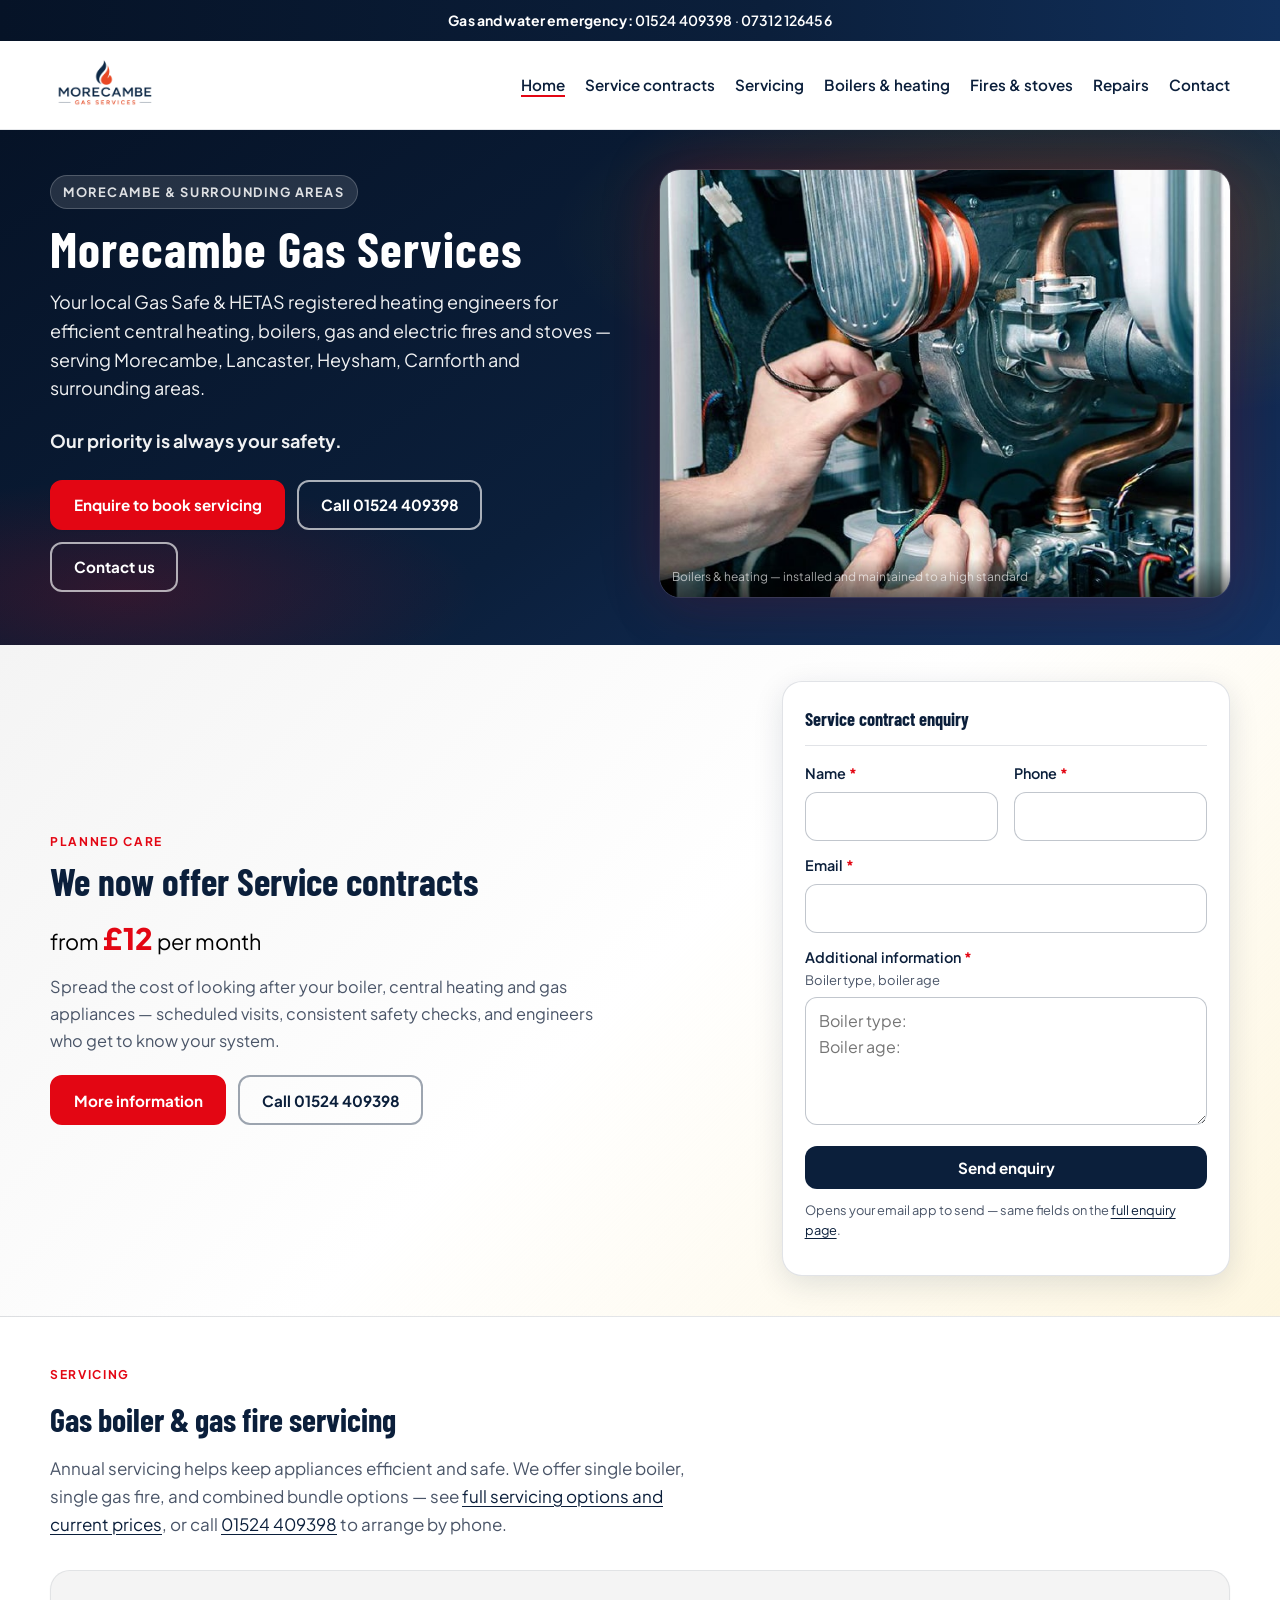
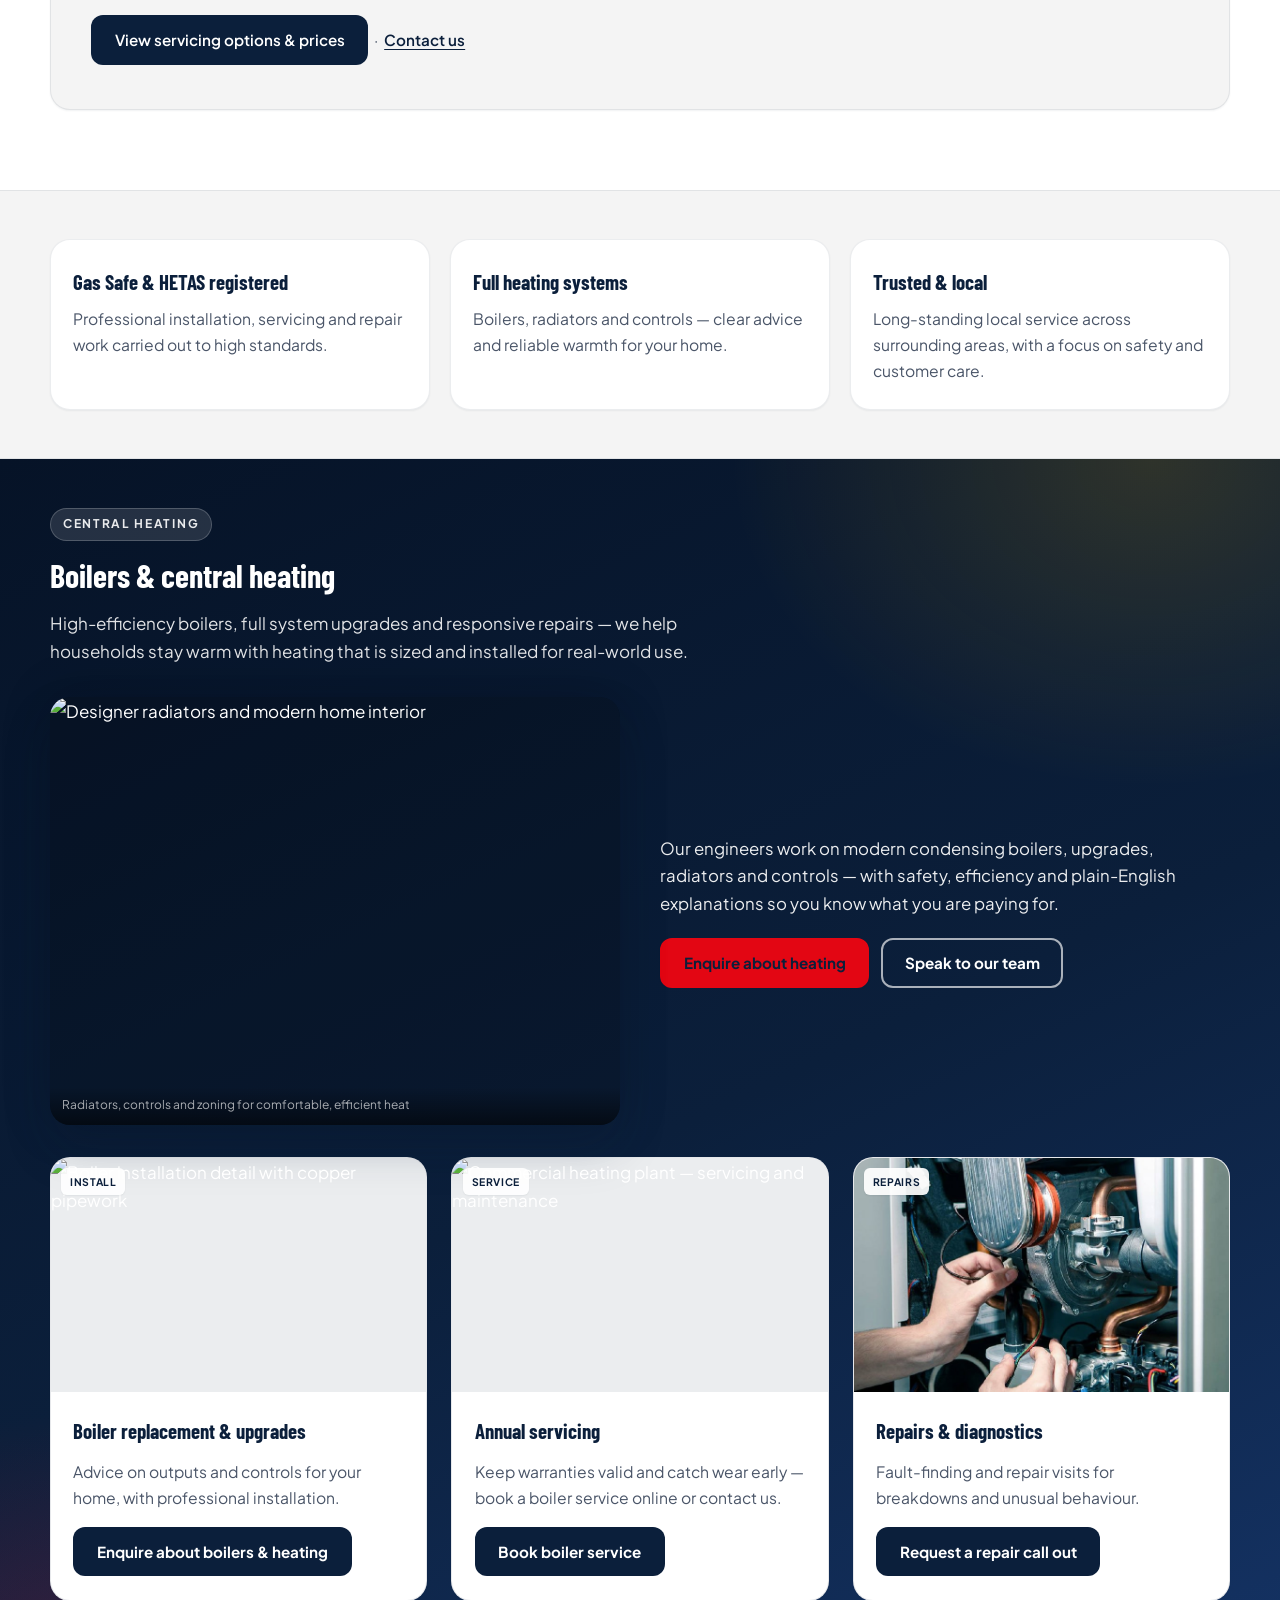
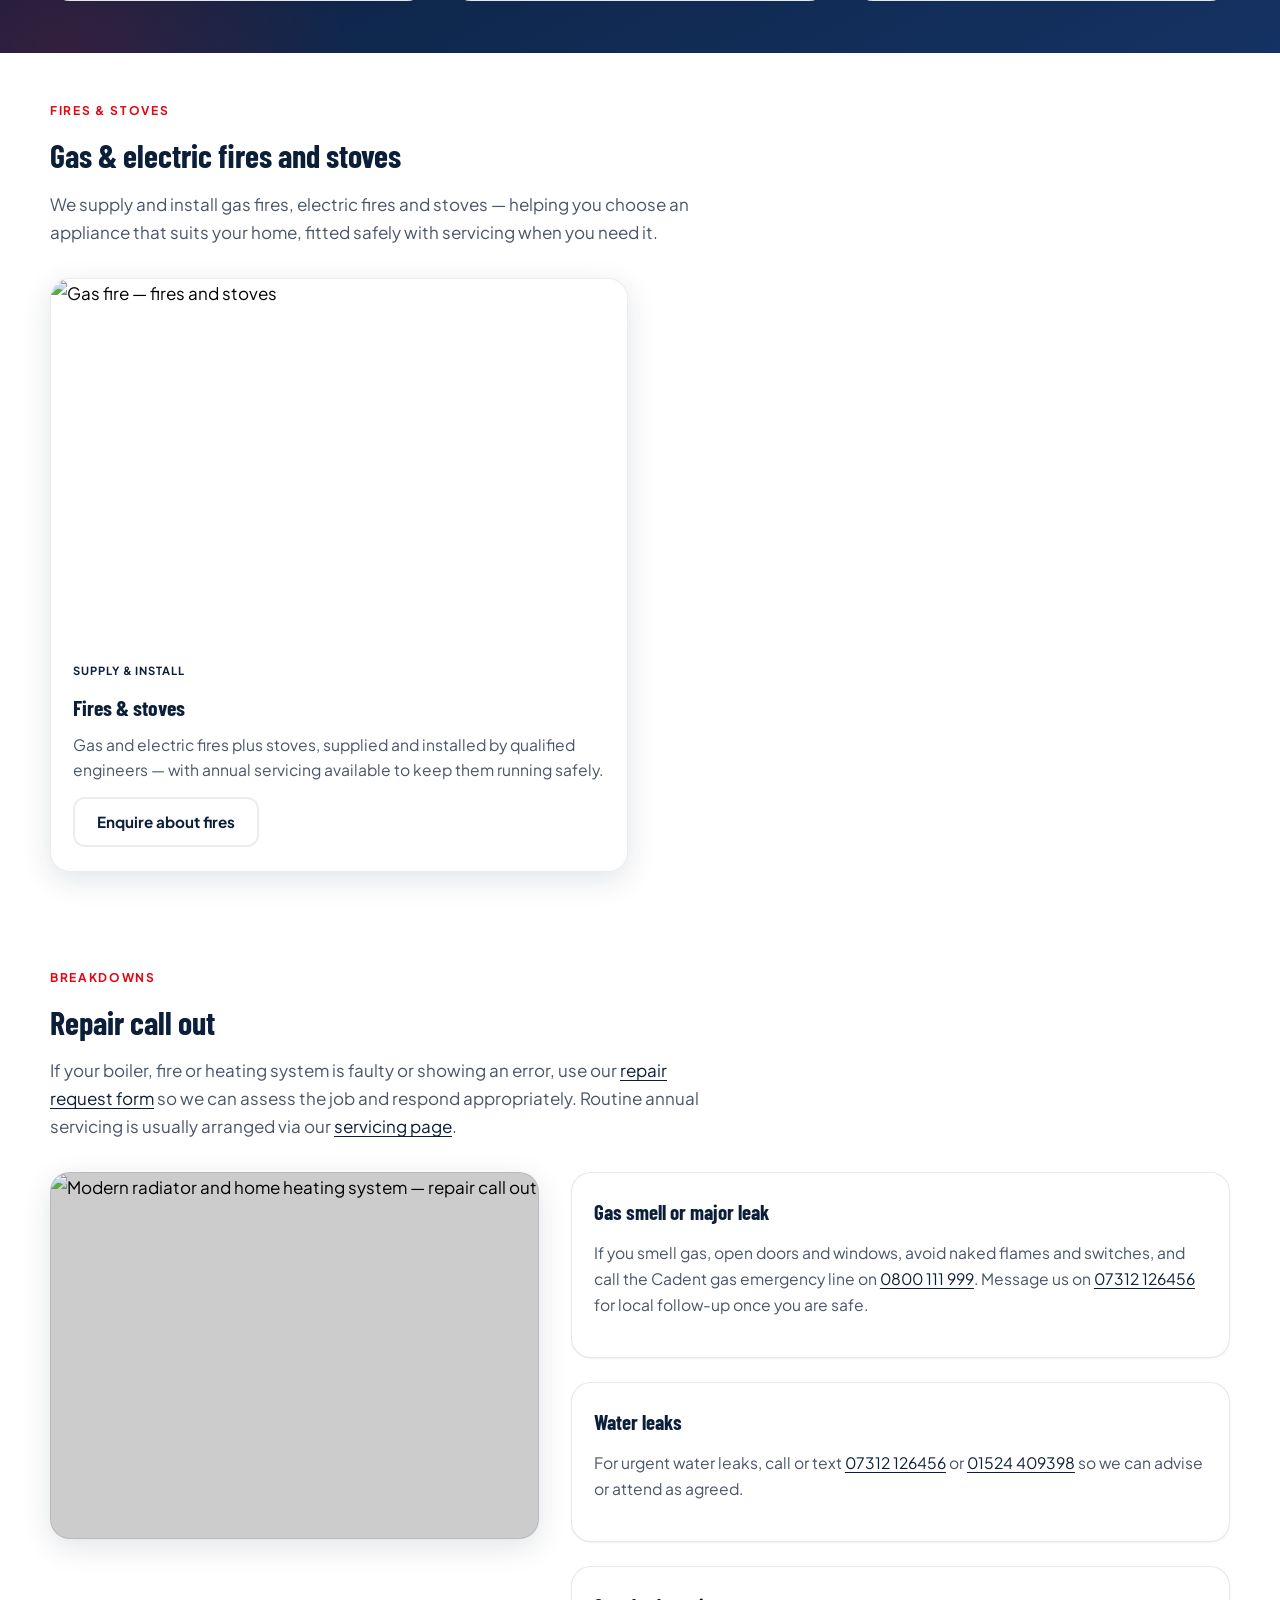
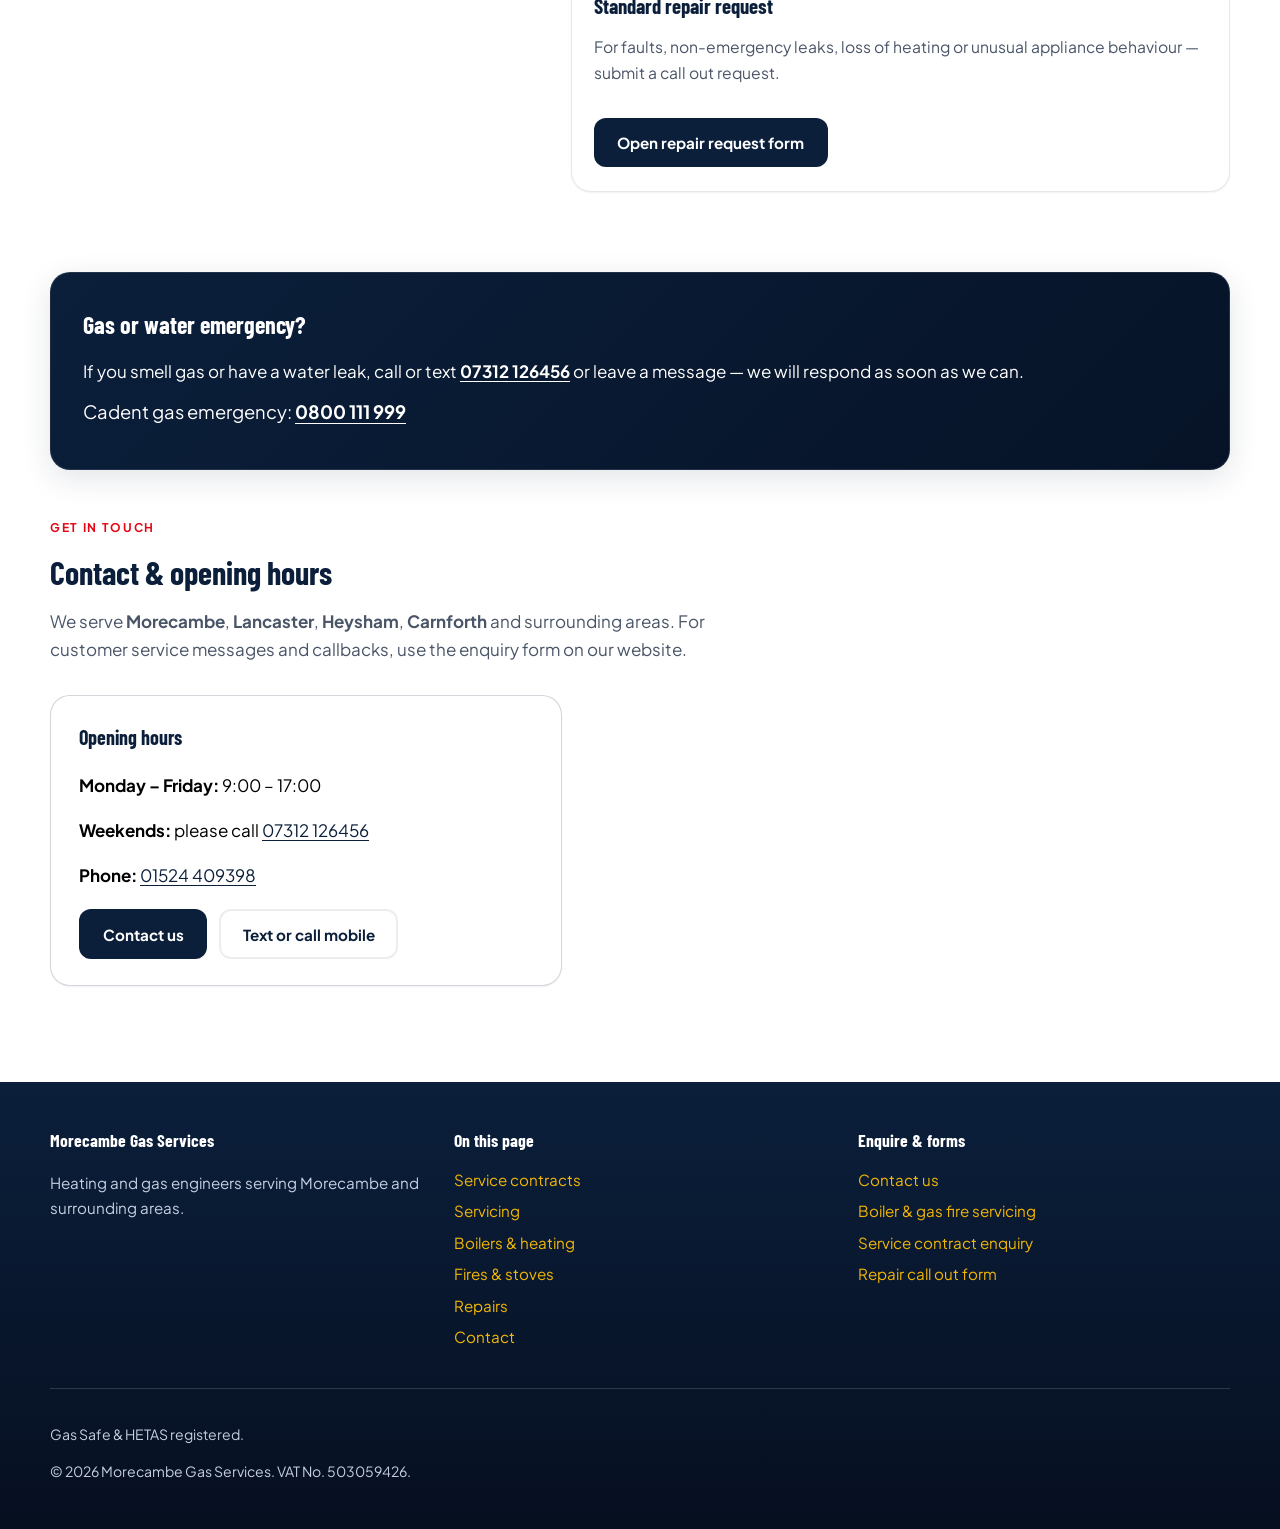
==== index.html @ 3da4ddab "Differentiate boiler card images, swap repair call out hero image, simplify opening hours to 'Weeken" ====
<!DOCTYPE html>
<html lang="en-GB">
  <head>
    <meta charset="utf-8" />
    <meta name="viewport" content="width=device-width, initial-scale=1" />
    <title>Morecambe Gas Services | Boilers, Gas Fires &amp; Central Heating | Morecambe &amp; Surrounding Areas</title>
    <meta
      name="description"
      content="Morecambe Gas Services — Gas Safe & HETAS registered engineers for boilers, gas fires, stoves and central heating across Morecambe, Lancaster and surrounding areas. Book servicing, repairs and installations. Safety-first, local team."
    />
    <link rel="canonical" href="https://morecambegas.co.uk/" />
    <meta name="robots" content="index, follow" />
    <meta name="geo.region" content="GB-LAN" />
    <meta name="geo.placename" content="Morecambe" />

    <meta property="og:type" content="website" />
    <meta property="og:locale" content="en_GB" />
    <meta property="og:url" content="https://morecambegas.co.uk/" />
    <meta property="og:title" content="Morecambe Gas Services | Heating &amp; gas engineers" />
    <meta
      property="og:description"
      content="Boilers, gas fires and full heating systems — trusted Gas Safe & HETAS registered engineers in Morecambe and surrounding areas."
    />
    <meta
      property="og:image"
      content="https://morecambegas.co.uk/cdn/shop/files/MGS_-_June_2024_964x.jpg?v=1718705331"
    />
    <meta name="twitter:card" content="summary_large_image" />
    <meta name="twitter:title" content="Morecambe Gas Services | Heating &amp; gas engineers" />
    <meta
      name="twitter:description"
      content="Installation, servicing and repairs for boilers and gas fires — Morecambe, Lancaster and surrounding areas."
    />

    <link rel="icon" href="images/logo-mgs-flame.png" type="image/png" />
    <link rel="apple-touch-icon" href="images/logo-mgs-flame.png" />

    <link rel="preconnect" href="https://fonts.googleapis.com" />
    <link rel="preconnect" href="https://fonts.gstatic.com" crossorigin />
    <link rel="preconnect" href="https://images.unsplash.com" crossorigin />
    <link
      href="https://fonts.googleapis.com/css2?family=Barlow+Condensed:wght@600;700&family=Plus+Jakarta+Sans:wght@400;500;600;700&display=swap"
      rel="stylesheet"
    />
    <link rel="stylesheet" href="styles.css" />

    <script type="application/ld+json">
      {
        "@context": "https://schema.org",
        "@type": "HVACBusiness",
        "name": "Morecambe Gas Services",
        "url": "https://morecambegas.co.uk/",
        "logo": "https://morecambegas.co.uk/images/logo-mgs.png",
        "image": "https://morecambegas.co.uk/images/logo-mgs.png",
        "telephone": "+441524409398",
        "priceRange": "££",
        "address": {
          "@type": "PostalAddress",
          "addressLocality": "Morecambe",
          "addressRegion": "Lancashire",
          "addressCountry": "GB"
        },
        "areaServed": [
          { "@type": "City", "name": "Morecambe" },
          { "@type": "City", "name": "Lancaster" },
          { "@type": "City", "name": "Heysham" },
          { "@type": "City", "name": "Carnforth" }
        ],
        "openingHoursSpecification": [
          {
            "@type": "OpeningHoursSpecification",
            "dayOfWeek": ["Monday", "Tuesday", "Wednesday", "Thursday", "Friday"],
            "opens": "09:00",
            "closes": "17:00"
          }
        ],
        "description": "Gas Safe & HETAS registered heating engineers installing and servicing boilers, gas fires and stoves across Morecambe and surrounding areas.",
        "vatID": "GB503059426"
      }
    </script>
    <script type="application/ld+json">
      {
        "@context": "https://schema.org",
        "@type": "WebSite",
        "name": "Morecambe Gas Services",
        "url": "https://morecambegas.co.uk/"
      }
    </script>
  </head>
  <body class="page-home">
    <div class="top-bar" role="region" aria-label="Emergency contact">
      <div class="wrap">
        <span
          ><strong>Gas and water emergency:</strong>
          <a href="tel:+441524409398">01524 409398</a> ·
          <a href="tel:+447312126456">07312 126456</a></span
        >
      </div>
    </div>

    <header class="site-header">
      <div class="wrap header-inner">
        <a class="brand" href="#top" aria-label="Morecambe Gas Services — Home">
          <img
            src="images/logo-mgs.png"
            alt="Morecambe Gas Services — Energy efficient gas and electric heating"
            decoding="async"
            fetchpriority="high"
          />
        </a>
        <button type="button" class="nav-toggle" aria-expanded="false" aria-controls="site-nav">Menu</button>
        <nav id="site-nav" class="nav-main" aria-label="Primary">
          <a href="#top">Home</a>
          <a href="#service-contracts">Service contracts</a>
          <a href="#servicing">Servicing</a>
          <a href="#boilers">Boilers &amp; heating</a>
          <a href="#fires-stoves">Fires &amp; stoves</a>
          <a href="#repairs">Repairs</a>
          <a href="#contact">Contact</a>
        </nav>
      </div>
    </header>

    <main id="main">
      <div id="top" class="scroll-anchor" aria-hidden="true"></div>

      <section class="hero hero--split" aria-labelledby="hero-title">
        <div class="wrap hero-split-inner">
          <div class="hero__copy">
            <p class="hero-eyebrow">Morecambe &amp; surrounding areas</p>
            <h1 id="hero-title">Morecambe Gas Services</h1>
            <p class="lead">
              Your local Gas Safe &amp; HETAS registered heating engineers for efficient central heating, boilers, gas and electric
              fires and stoves — serving Morecambe, Lancaster, Heysham, Carnforth and surrounding areas.
            </p>
            <p class="lead"><strong>Our priority is always your safety.</strong></p>
            <div class="hero-actions">
              <a class="btn btn-primary" href="servicing.html">Enquire to book servicing</a>
              <a class="btn btn-outline" href="tel:+441524409398">Call 01524 409398</a>
              <a class="btn btn-outline" href="#contact">Contact us</a>
            </div>
          </div>
          <div class="hero__media">
            <figure class="media-frame media-frame--glow">
              <img
                src="images/hero-boiler-maintenance.png"
                width="909"
                height="500"
                alt="Technician repairing internal components of a gas boiler — copper pipework and wiring"
                loading="eager"
                decoding="async"
                fetchpriority="high"
              />
              <figcaption class="img-caption">Boilers &amp; heating — installed and maintained to a high standard</figcaption>
            </figure>
          </div>
        </div>
      </section>

      <section class="contract-promo" id="service-contracts" aria-labelledby="service-contracts-heading">
        <div class="wrap contract-promo__grid">
          <div class="contract-promo__copy">
            <p class="contract-promo__eyebrow">Planned care</p>
            <h2 id="service-contracts-heading">We now offer Service contracts</h2>
            <p class="contract-promo__price">from <strong>£12</strong> per month</p>
            <p class="contract-promo__lede">
              Spread the cost of looking after your boiler, central heating and gas appliances — scheduled visits, consistent
              safety checks, and engineers who get to know your system.
            </p>
            <div class="contract-promo__actions">
              <a class="btn btn-contract-primary" href="service-contracts.html">More information</a>
              <a class="btn btn-contract-outline" href="tel:+441524409398">Call 01524 409398</a>
            </div>
          </div>
          <div class="contract-promo__form-wrap">
            <h3 class="contract-promo__form-title">Service contract enquiry</h3>
            <form
              class="enquiry-form enquiry-form--stacked enquiry-mailto-form contract-promo__form"
              id="home-service-contract-enquiry"
              aria-label="Service contract enquiry"
            >
              <input type="hidden" name="mail_subject" value="Service contract enquiry — boiler and/or heating" />
              <div class="enquiry-form__row enquiry-form__row--2">
                <div class="form-field">
                  <label for="home-enquiry-name">Name <span class="label-req" aria-hidden="true">*</span></label>
                  <input id="home-enquiry-name" name="name" type="text" required autocomplete="name" />
                </div>
                <div class="form-field">
                  <label for="home-enquiry-phone">Phone <span class="label-req" aria-hidden="true">*</span></label>
                  <input id="home-enquiry-phone" name="phone" type="tel" required autocomplete="tel" />
                </div>
              </div>
              <div class="form-field">
                <label for="home-enquiry-email">Email <span class="label-req" aria-hidden="true">*</span></label>
                <input id="home-enquiry-email" name="email" type="email" required autocomplete="email" />
              </div>
              <div class="form-field">
                <label class="label--multiline" for="home-enquiry-additional">
                  <span class="label__title">Additional information <span class="label-req" aria-hidden="true">*</span></span>
                  <span class="label__hint">Boiler type, boiler age</span>
                </label>
                <textarea
                  id="home-enquiry-additional"
                  name="additional_information"
                  rows="4"
                  required
                  placeholder="Boiler type:&#10;Boiler age:"
                  autocomplete="off"
                ></textarea>
              </div>
              <div class="form-submit">
                <button type="submit" class="btn btn-dark">Send enquiry</button>
              </div>
              <p class="form-note">
                Opens your email app to send — same fields on the
                <a href="enquiry.html?type=service-contract">full enquiry page</a>.
              </p>
              <div class="enquiry-status enquiry-status--info" role="status" aria-live="polite"></div>
            </form>
          </div>
        </div>
      </section>

      <section class="wrap page-section" id="servicing" aria-labelledby="servicing-title">
        <p class="section-eyebrow">Servicing</p>
        <h2 id="servicing-title" class="section-title">Gas boiler &amp; gas fire servicing</h2>
        <p class="section-intro">
          Annual servicing helps keep appliances efficient and safe. We offer single boiler, single gas fire, and combined bundle
          options — see <a href="servicing.html">full servicing options and current prices</a>, or call
          <a href="tel:+441524409398">01524 409398</a> to arrange by phone.
        </p>
        <div class="section-band">
          <p class="band-footnote band-footnote--row">
            <a class="btn btn-dark" href="servicing.html">View servicing options &amp; prices</a>
            &nbsp;·&nbsp;
            <a href="#contact">Contact us</a>
          </p>
        </div>
      </section>

      <section class="features" aria-labelledby="features-title">
        <div class="wrap">
          <h2 id="features-title" class="visually-hidden">Why choose Morecambe Gas Services</h2>
          <div class="feature-grid">
            <div class="feature-card">
              <h2>Gas Safe &amp; HETAS registered</h2>
              <p>Professional installation, servicing and repair work carried out to high standards.</p>
            </div>
            <div class="feature-card">
              <h2>Full heating systems</h2>
              <p>Boilers, radiators and controls — clear advice and reliable warmth for your home.</p>
            </div>
            <div class="feature-card">
              <h2>Trusted &amp; local</h2>
              <p>Long-standing local service across surrounding areas, with a focus on safety and customer care.</p>
            </div>
          </div>
        </div>
      </section>

      <section class="page-section section-slab" id="boilers" aria-labelledby="boilers-title">
        <div class="wrap">
          <p class="section-eyebrow section-eyebrow--on-dark">Central heating</p>
          <h2 id="boilers-title" class="section-title section-title--on-dark">Boilers &amp; central heating</h2>
          <p class="section-intro section-intro--on-dark">
            High-efficiency boilers, full system upgrades and responsive repairs — we help households stay warm with heating
            that is sized and installed for real-world use.
          </p>
          <div class="hero-split-inner hero-split-inner--slab">
            <figure class="media-frame media-frame--glow media-frame--slab">
              <img
                src="https://images.unsplash.com/photo-1558618666-fcd25c85cd64?auto=format&amp;fit=crop&amp;w=1400&amp;q=80"
                width="700"
                height="525"
                alt="Designer radiators and modern home interior"
                loading="lazy"
                decoding="async"
              />
              <figcaption class="img-caption">Radiators, controls and zoning for comfortable, efficient heat</figcaption>
            </figure>
            <div class="slab-copy">
              <p class="slab-lead">
                Our engineers work on modern condensing boilers, upgrades, radiators and controls — with safety, efficiency and
                plain-English explanations so you know what you are paying for.
              </p>
              <div class="hero-actions">
                <a class="btn btn-primary" href="boilers-central-heating.html">Enquire about heating</a>
                <a class="btn btn-outline" href="tel:+441524409398">Speak to our team</a>
              </div>
            </div>
          </div>

          <div class="card-grid card-grid--tight-top">
            <article class="card card--media">
              <div class="card__thumb">
                <span class="card__thumb-badge">Install</span>
                <img
                  src="https://images.unsplash.com/photo-1621905252507-b35492cc74b4?auto=format&amp;fit=crop&amp;w=900&amp;q=80"
                  width="450"
                  height="281"
                  alt="Boiler installation detail with copper pipework"
                  loading="lazy"
                  decoding="async"
                />
              </div>
              <div class="card__body">
                <h2>Boiler replacement &amp; upgrades</h2>
                <p>Advice on outputs and controls for your home, with professional installation.</p>
                <a class="btn btn-dark" href="boilers-central-heating.html">Enquire about boilers &amp; heating</a>
              </div>
            </article>
            <article class="card card--media">
              <div class="card__thumb">
                <span class="card__thumb-badge">Service</span>
                <img
                  src="https://images.unsplash.com/photo-1504328345606-18bbc8c9d7d1?auto=format&amp;fit=crop&amp;w=900&amp;q=80"
                  width="450"
                  height="281"
                  alt="Commercial heating plant — servicing and maintenance"
                  loading="lazy"
                  decoding="async"
                />
              </div>
              <div class="card__body">
                <h2>Annual servicing</h2>
                <p>Keep warranties valid and catch wear early — book a boiler service online or contact us.</p>
                <a class="btn btn-dark" href="servicing.html#single-boiler">Book boiler service</a>
              </div>
            </article>
            <article class="card card--media">
              <div class="card__thumb">
                <span class="card__thumb-badge">Repairs</span>
                <img
                  src="images/hero-boiler-maintenance.png"
                  width="909"
                  height="500"
                  alt="Engineer working on the internal components of a gas boiler — diagnostics and repair"
                  loading="lazy"
                  decoding="async"
                />
              </div>
              <div class="card__body">
                <h2>Repairs &amp; diagnostics</h2>
                <p>Fault-finding and repair visits for breakdowns and unusual behaviour.</p>
                <a class="btn btn-dark" href="#repairs">Request a repair call out</a>
              </div>
            </article>
          </div>
        </div>
      </section>

      <section class="wrap page-section" id="fires-stoves" aria-labelledby="fires-stoves-title">
        <p class="section-eyebrow">Fires &amp; stoves</p>
        <h2 id="fires-stoves-title" class="section-title">Gas &amp; electric fires and stoves</h2>
        <p class="section-intro">
          We supply and install gas fires, electric fires and stoves — helping you choose an appliance that suits your home,
          fitted safely with servicing when you need it.
        </p>
        <div class="service-highlight-grid">
          <article class="service-highlight">
            <div class="service-highlight__media">
              <img
                src="https://images.unsplash.com/photo-1555814523-4ab2bb6b72cb?auto=format&amp;fit=crop&amp;w=1200&amp;q=80"
                width="600"
                height="375"
                alt="Gas fire — fires and stoves"
                loading="lazy"
                decoding="async"
              />
            </div>
            <div class="service-highlight__body">
              <span class="showcase-label">Supply &amp; install</span>
              <h2>Fires &amp; stoves</h2>
              <p>
                Gas and electric fires plus stoves, supplied and installed by qualified engineers — with annual servicing
                available to keep them running safely.
              </p>
              <a class="btn btn-ghost" href="customer-services.html">Enquire about fires</a>
            </div>
          </article>
        </div>
      </section>

      <section class="wrap page-section" id="repairs" aria-labelledby="repairs-title">
        <p class="section-eyebrow">Breakdowns</p>
        <h2 id="repairs-title" class="section-title">Repair call out</h2>
        <p class="section-intro">
          If your boiler, fire or heating system is faulty or showing an error, use our
          <a href="repair-request.html">repair request form</a> so we can assess the job and respond appropriately. Routine annual
          servicing is usually arranged via our <a href="servicing.html">servicing page</a>.
        </p>
        <div class="repair-split">
          <figure class="media-frame repair-split__media">
            <img
              src="https://images.unsplash.com/photo-1558618666-fcd25c85cd64?auto=format&amp;fit=crop&amp;w=1200&amp;q=80"
              width="600"
              height="400"
              alt="Modern radiator and home heating system — repair call out"
              loading="lazy"
              decoding="async"
            />
          </figure>
          <div class="repair-split__content">
            <div class="card-grid repair-cards">
              <article class="card">
                <h2>Gas smell or major leak</h2>
                <p>
                  If you smell gas, open doors and windows, avoid naked flames and switches, and call the Cadent gas emergency
                  line on <a href="tel:0800111999">0800 111 999</a>. Message us on
                  <a href="tel:+447312126456">07312 126456</a> for local follow-up once you are safe.
                </p>
              </article>
              <article class="card">
                <h2>Water leaks</h2>
                <p>
                  For urgent water leaks, call or text <a href="tel:+447312126456">07312 126456</a> or
                  <a href="tel:+441524409398">01524 409398</a> so we can advise or attend as agreed.
                </p>
              </article>
              <article class="card">
                <h2>Standard repair request</h2>
                <p>For faults, non-emergency leaks, loss of heating or unusual appliance behaviour — submit a call out request.</p>
                <a class="btn btn-dark" href="repair-request.html">Open repair request form</a>
              </article>
            </div>
          </div>
        </div>
      </section>

      <div class="wrap page-section">
        <div class="callout" role="region" aria-labelledby="emergency-title">
          <h2 id="emergency-title">Gas or water emergency?</h2>
          <p>
            If you smell gas or have a water leak, call or text <a href="tel:+447312126456">07312 126456</a> or leave a message —
            we will respond as soon as we can.
          </p>
          <p class="emergency">Cadent gas emergency: <a href="tel:0800111999">0800 111 999</a></p>
        </div>
      </div>

      <section class="wrap page-section" id="contact" aria-labelledby="contact-title">
        <p class="section-eyebrow">Get in touch</p>
        <h2 id="contact-title" class="section-title">Contact &amp; opening hours</h2>
        <p class="section-intro">
          We serve <strong>Morecambe</strong>, <strong>Lancaster</strong>, <strong>Heysham</strong>, <strong>Carnforth</strong> and
          surrounding areas. For customer service messages and callbacks, use the enquiry form on our website.
        </p>
        <div class="contact-layout contact-layout--text-only">
          <div class="hours-box hours-box--contact">
            <h2>Opening hours</h2>
            <p><strong>Monday – Friday:</strong> 9:00 – 17:00</p>
            <p><strong>Weekends:</strong> please call <a href="tel:+447312126456">07312 126456</a></p>
            <p><strong>Phone:</strong> <a href="tel:+441524409398">01524 409398</a></p>
            <div class="contact-actions">
              <a class="btn btn-dark" href="customer-services.html">Contact us</a>
              <a class="btn btn-ghost" href="tel:+447312126456">Text or call mobile</a>
            </div>
          </div>
        </div>
      </section>
    </main>

    <footer class="site-footer">
      <div class="wrap">
        <div class="footer-grid">
          <div>
            <h2>Morecambe Gas Services</h2>
            <p>Heating and gas engineers serving Morecambe and surrounding areas.</p>
          </div>
          <div>
            <h2>On this page</h2>
            <ul>
              <li><a href="#service-contracts">Service contracts</a></li>
              <li><a href="#servicing">Servicing</a></li>
              <li><a href="#boilers">Boilers &amp; heating</a></li>
              <li><a href="#fires-stoves">Fires &amp; stoves</a></li>
              <li><a href="#repairs">Repairs</a></li>
              <li><a href="#contact">Contact</a></li>
            </ul>
          </div>
          <div>
            <h2>Enquire &amp; forms</h2>
            <ul>
              <li><a href="customer-services.html">Contact us</a></li>
              <li><a href="servicing.html">Boiler &amp; gas fire servicing</a></li>
              <li><a href="enquiry.html?type=service-contract">Service contract enquiry</a></li>
              <li><a href="repair-request.html">Repair call out form</a></li>
            </ul>
          </div>
        </div>
        <div class="footer-bottom">
          <p>Gas Safe &amp; HETAS registered.</p>
          <p>&copy; 2026 Morecambe Gas Services. VAT No. 503059426.</p>
        </div>
      </div>
    </footer>

    <script src="main.js" defer></script>
    <script src="enquiry.js" defer></script>
  </body>
</html>
---- styles.css ----
/* Morecambe Gas — brand palette (navy/red/gold) */
:root {
  /* Brand palette */
  --brand-navy: #0B1F3B;
  --brand-red: #E30613;
  --brand-gold: #F2B705;
  --brand-white: #FFFFFF;
  --brand-grey: #F4F4F4;
  --brand-black: #000000;

  /* Semantic tokens (used throughout the stylesheet) */
  --color-primary: var(--brand-navy);
  --color-primary-dark: #061327;
  --color-primary-soft: rgba(11, 31, 59, 0.08);
  --color-accent: var(--brand-red);
  --color-accent-soft: rgba(227, 6, 19, 0.12);
  --color-highlight: var(--brand-gold);
  --color-highlight-soft: rgba(242, 183, 5, 0.18);
  --color-text: var(--brand-black);
  --color-heading: var(--brand-navy);
  --color-bg: var(--brand-white);
  --color-bg-subtle: var(--brand-grey);
  --color-surface: var(--brand-white);
  --color-muted: #4a5568;

  --font-body: "Plus Jakarta Sans", system-ui, sans-serif;
  --font-display: "Barlow Condensed", system-ui, sans-serif;
  --shadow-sm: 0 1px 2px rgba(11, 31, 59, 0.06);
  --shadow: 0 8px 30px rgba(11, 31, 59, 0.12);
  --shadow-lg: 0 24px 48px rgba(11, 31, 59, 0.18);
  --radius: 12px;
  --radius-lg: 20px;
  --wrap: min(1180px, calc(100% - 2rem));
}

*,
*::before,
*::after {
  box-sizing: border-box;
}

html {
  scroll-behavior: smooth;
}

body {
  margin: 0;
  font-family: var(--font-body);
  font-size: 1.0625rem;
  line-height: 1.65;
  color: var(--color-text);
  background-color: var(--color-bg);
  background-image:
    radial-gradient(ellipse 120% 80% at 100% -20%, rgba(11, 31, 59, 0.05), transparent),
    radial-gradient(ellipse 80% 50% at 0% 100%, rgba(227, 6, 19, 0.04), transparent);
  background-attachment: fixed;
}

img {
  max-width: 100%;
  height: auto;
  display: block;
}

a {
  color: var(--color-primary);
  text-decoration-thickness: 1px;
  text-underline-offset: 0.2em;
}

a:hover {
  color: var(--color-primary-dark);
}

.wrap {
  width: var(--wrap);
  margin-inline: auto;
}

/* Top bar */
.top-bar {
  background: linear-gradient(90deg, var(--color-primary-dark) 0%, var(--color-primary) 60%, #11305c 100%);
  color: #fff;
  font-size: 0.875rem;
  padding: 0.55rem 0;
  letter-spacing: 0.01em;
}

.top-bar .wrap {
  display: flex;
  flex-wrap: wrap;
  align-items: center;
  justify-content: center;
  gap: 0.75rem 1.5rem;
  text-align: center;
}

.top-bar a {
  color: #fff;
  font-weight: 600;
  text-decoration: none;
}

.top-bar a:hover {
  text-decoration: underline;
  color: var(--color-highlight);
}

.top-bar strong {
  font-weight: 700;
}

/* Header */
.site-header {
  background: rgba(255, 255, 255, 0.92);
  backdrop-filter: blur(12px);
  -webkit-backdrop-filter: blur(12px);
  border-bottom: 1px solid rgba(11, 31, 59, 0.1);
  position: sticky;
  top: 0;
  z-index: 100;
}

.header-inner {
  display: flex;
  align-items: center;
  justify-content: space-between;
  gap: 1rem;
  padding: 0.75rem 0;
  flex-wrap: wrap;
}

.brand {
  display: flex;
  align-items: center;
  gap: 0.7rem;
  text-decoration: none;
  color: var(--color-heading);
}

.brand img,
.brand .brand-mark {
  display: block;
  height: 64px;
  width: auto;
  max-width: 220px;
  object-fit: contain;
  flex-shrink: 0;
}

.brand-text {
  font-family: var(--font-display);
  font-size: 1.35rem;
  font-weight: 600;
  letter-spacing: 0.02em;
  line-height: 1.15;
  max-width: 12rem;
}

.nav-toggle {
  display: none;
  background: var(--color-primary);
  color: #fff;
  border: none;
  padding: 0.55rem 0.9rem;
  border-radius: var(--radius);
  font-family: inherit;
  font-weight: 600;
  cursor: pointer;
}

.nav-toggle:focus-visible {
  outline: 2px solid var(--color-primary-dark);
  outline-offset: 2px;
}

.nav-main {
  display: flex;
  flex-wrap: wrap;
  align-items: center;
  gap: 0.25rem 1.25rem;
}

.nav-main a {
  font-weight: 600;
  color: var(--color-heading);
  text-decoration: none;
  font-size: 0.95rem;
}

.nav-main a:hover,
.nav-main a[aria-current="page"] {
  color: var(--color-primary);
}

@media (min-width: 901px) {
  .nav-main a[aria-current="page"] {
    box-shadow: inset 0 -2px 0 var(--color-accent);
  }
}

@media (max-width: 900px) {
  .nav-toggle {
    display: block;
  }

  .nav-main {
    display: none;
    width: 100%;
    flex-direction: column;
    align-items: stretch;
    padding: 0.5rem 0 1rem;
    border-top: 1px solid rgba(11, 31, 59, 0.12);
  }

  .nav-main.is-open {
    display: flex;
  }

  .nav-main a {
    padding: 0.5rem 0;
  }

  .header-inner {
    flex-wrap: nowrap;
  }

  .brand-text {
    display: none;
  }

  .brand img,
  .brand .brand-mark {
    height: 52px;
    max-width: 180px;
  }
}

@media (max-width: 480px) {
  .brand img,
  .brand .brand-mark {
    height: 44px;
    max-width: 150px;
  }
}

/* Hero */
.hero {
  position: relative;
  background: linear-gradient(145deg, var(--color-primary-dark) 0%, var(--color-primary) 55%, #143263 100%);
  color: #fff;
  padding: 3rem 0 3.5rem;
  overflow: hidden;
}

.hero::before {
  content: "";
  position: absolute;
  inset: 0;
  background: radial-gradient(ellipse 70% 60% at 85% 20%, rgba(242, 183, 5, 0.18), transparent 60%),
    radial-gradient(ellipse 50% 40% at 10% 90%, rgba(227, 6, 19, 0.18), transparent 55%);
  pointer-events: none;
}

.hero .wrap {
  position: relative;
  z-index: 1;
}

.hero-eyebrow {
  display: inline-block;
  font-size: 0.8rem;
  font-weight: 700;
  text-transform: uppercase;
  letter-spacing: 0.12em;
  color: rgba(255, 255, 255, 0.85);
  margin: 0 0 0.75rem;
  padding: 0.35rem 0.75rem;
  background: rgba(255, 255, 255, 0.12);
  border-radius: 999px;
  border: 1px solid rgba(255, 255, 255, 0.2);
}

.hero h1 {
  font-family: var(--font-display);
  font-size: clamp(2.15rem, 4.5vw, 3.1rem);
  font-weight: 700;
  margin: 0 0 0.75rem;
  letter-spacing: 0.02em;
  line-height: 1.1;
  text-wrap: balance;
}

.hero .lead {
  font-size: 1.125rem;
  opacity: 0.94;
  max-width: 38rem;
  margin: 0 0 1.5rem;
  line-height: 1.6;
}

.hero .lead strong {
  color: #fff;
  font-weight: 700;
}

.hero-actions {
  display: flex;
  flex-wrap: wrap;
  gap: 0.75rem;
}

/* Split hero (image + copy) */
.hero--split {
  padding: 2.5rem 0 3rem;
}

.hero-split-inner {
  display: grid;
  grid-template-columns: 1fr 1fr;
  gap: 2.5rem;
  align-items: center;
}

.hero__copy {
  min-width: 0;
}

.hero__media {
  min-width: 0;
}

@media (max-width: 900px) {
  .hero-split-inner {
    grid-template-columns: 1fr;
    gap: 2rem;
  }

  .hero__media {
    order: -1;
    max-width: 520px;
    margin-inline: auto;
  }
}

.media-frame {
  position: relative;
  margin: 0;
  border-radius: var(--radius-lg);
  overflow: hidden;
  box-shadow: var(--shadow-lg), 0 0 0 1px rgba(255, 255, 255, 0.15);
  background: rgba(0, 0, 0, 0.2);
}

.media-frame img {
  width: 100%;
  aspect-ratio: 4 / 3;
  object-fit: cover;
  display: block;
}

.media-frame--tall img {
  aspect-ratio: 3 / 4;
}

.media-frame--wide img {
  aspect-ratio: 16 / 9;
}

.media-frame--glow {
  box-shadow: var(--shadow-lg), 0 0 60px rgba(227, 6, 19, 0.22), 0 0 0 1px rgba(255, 255, 255, 0.14);
}

.img-caption {
  font-size: 0.75rem;
  color: rgba(255, 255, 255, 0.65);
  padding: 0.5rem 0.75rem 0.65rem;
  background: linear-gradient(to top, rgba(0, 0, 0, 0.55), transparent);
  margin: 0;
  position: absolute;
  bottom: 0;
  left: 0;
  right: 0;
}

.showcase-grid {
  display: grid;
  grid-template-columns: 1fr 1fr;
  gap: 1.5rem;
  margin-top: 0.5rem;
}

.showcase-grid figure.showcase-card {
  margin: 0;
}

@media (max-width: 768px) {
  .showcase-grid {
    grid-template-columns: 1fr;
  }
}

.showcase-card {
  background: var(--color-surface);
  border-radius: var(--radius-lg);
  overflow: hidden;
  box-shadow: var(--shadow);
  border: 1px solid rgba(11, 31, 59, 0.08);
  transition: transform 0.25s ease, box-shadow 0.25s ease;
}

.showcase-card:hover {
  transform: translateY(-4px);
  box-shadow: var(--shadow-lg);
}

.showcase-card img {
  width: 100%;
  aspect-ratio: 16 / 10;
  object-fit: cover;
}

.showcase-card__body {
  padding: 1.25rem 1.35rem 1.4rem;
}

.showcase-card__body h2 {
  font-family: var(--font-display);
  font-size: 1.35rem;
  margin: 0 0 0.4rem;
  color: var(--color-heading);
}

.showcase-card__body p {
  margin: 0;
  font-size: 0.95rem;
  color: var(--color-muted);
}

.showcase-label {
  display: inline-block;
  font-size: 0.7rem;
  font-weight: 700;
  text-transform: uppercase;
  letter-spacing: 0.08em;
  color: var(--color-primary);
  margin-bottom: 0.35rem;
}

/* Buttons */
.btn {
  display: inline-flex;
  align-items: center;
  justify-content: center;
  padding: 0.65rem 1.35rem;
  border-radius: var(--radius);
  font-family: inherit;
  font-weight: 700;
  font-size: 0.95rem;
  text-decoration: none;
  border: 2px solid transparent;
  cursor: pointer;
  transition: background 0.15s, color 0.15s, border-color 0.15s;
}

.btn-primary {
  background: var(--brand-red);
  color: #fff;
  border-color: var(--brand-red);
  box-shadow: var(--shadow-sm);
}

.btn-primary:hover {
  background: #b80511;
  border-color: #b80511;
  color: #fff;
  box-shadow: 0 4px 14px rgba(227, 6, 19, 0.28);
}

.btn-outline {
  background: transparent;
  color: #fff;
  border-color: rgba(255, 255, 255, 0.65);
}

.btn-outline:hover {
  background: rgba(255, 255, 255, 0.14);
  color: #fff;
}

.btn-dark {
  background: var(--color-primary);
  color: #fff;
  text-decoration: none;
}

.btn-dark:hover {
  background: var(--color-primary-dark);
  color: #fff;
}

.btn-ghost {
  background: transparent;
  color: var(--color-primary);
  border: 2px solid var(--color-primary-soft);
}

.btn-ghost:hover {
  background: var(--color-primary-soft);
  color: var(--color-primary-dark);
}

.btn-accent {
  background: var(--brand-gold);
  color: var(--brand-navy);
  border-color: var(--brand-gold);
}

.btn-accent:hover {
  background: #d49e02;
  border-color: #d49e02;
  color: var(--brand-navy);
}

/* Sections */
section {
  padding: 3rem 0;
}

.section-title {
  font-family: var(--font-display);
  font-size: clamp(1.65rem, 3vw, 2rem);
  font-weight: 700;
  color: var(--color-heading);
  margin: 0 0 0.5rem;
}

.section-intro {
  color: var(--color-muted);
  max-width: 42rem;
  margin: 0 0 2rem;
}

/* Feature strip */
.features {
  background: var(--color-bg-subtle);
  border-block: 1px solid rgba(11, 31, 59, 0.08);
  position: relative;
}

.feature-grid {
  display: grid;
  grid-template-columns: repeat(auto-fit, minmax(240px, 1fr));
  gap: 1.25rem;
  text-align: left;
}

.feature-card {
  background: var(--color-surface);
  padding: 1.6rem 1.4rem;
  border-radius: var(--radius-lg);
  box-shadow: var(--shadow-sm);
  border: 1px solid rgba(11, 31, 59, 0.08);
  transition: border-color 0.2s, box-shadow 0.2s;
}

.feature-card:hover {
  border-color: var(--brand-gold);
  box-shadow: var(--shadow);
}

.feature-card h2 {
  font-family: var(--font-display);
  font-size: 1.3rem;
  margin: 0 0 0.4rem;
  color: var(--color-primary);
}

.feature-card p {
  margin: 0;
  font-size: 0.98rem;
  color: var(--color-muted);
}

/* Cards grid */
.card-grid {
  display: grid;
  grid-template-columns: repeat(auto-fit, minmax(280px, 1fr));
  gap: 1.5rem;
}

.card {
  border: 1px solid rgba(11, 31, 59, 0.1);
  border-radius: var(--radius-lg);
  padding: 0;
  background: var(--color-surface);
  box-shadow: var(--shadow-sm);
  overflow: hidden;
  display: flex;
  flex-direction: column;
  transition: transform 0.22s ease, box-shadow 0.22s ease;
}

.card:hover {
  transform: translateY(-3px);
  box-shadow: var(--shadow);
}

.card__body {
  padding: 1.35rem 1.4rem 1.5rem;
  flex: 1;
  display: flex;
  flex-direction: column;
}

.card__body .btn {
  margin-top: auto;
  align-self: flex-start;
}

.card--media .card__thumb {
  position: relative;
  margin: 0;
  aspect-ratio: 16 / 10;
  overflow: hidden;
  background: var(--color-primary-soft);
}

.card--media .card__thumb img {
  width: 100%;
  height: 100%;
  object-fit: cover;
  transition: transform 0.4s ease;
}

.card--media:hover .card__thumb img {
  transform: scale(1.04);
}

.card__thumb-badge {
  position: absolute;
  top: 0.65rem;
  left: 0.65rem;
  font-size: 0.65rem;
  font-weight: 700;
  text-transform: uppercase;
  letter-spacing: 0.06em;
  padding: 0.3rem 0.55rem;
  border-radius: 6px;
  background: rgba(255, 255, 255, 0.92);
  color: var(--color-primary);
  box-shadow: var(--shadow-sm);
}

.card h2 {
  font-family: var(--font-display);
  font-size: 1.3rem;
  margin: 0 0 0.65rem;
  color: var(--color-heading);
}

.card p {
  margin: 0 0 1rem;
  color: var(--color-muted);
  font-size: 0.98rem;
}

.card ul {
  margin: 0 0 1rem;
  padding-left: 1.25rem;
  color: var(--color-muted);
  font-size: 0.95rem;
}

/* Text-only cards (no image) */
.card:not(.card--media) {
  padding: 1.35rem 1.4rem 1.5rem;
}

.card:not(.card--media) .btn {
  margin-top: 1rem;
  align-self: flex-start;
}

/* Safety callout */
.callout {
  background: linear-gradient(135deg, var(--color-primary) 0%, var(--color-primary-dark) 100%);
  color: #fff;
  padding: 2rem 2rem 2.1rem;
  border-radius: var(--radius-lg);
  margin-top: 2rem;
  box-shadow: var(--shadow);
  border: 1px solid rgba(255, 255, 255, 0.1);
}

.callout h2 {
  font-family: var(--font-display);
  font-size: 1.5rem;
  margin: 0 0 0.75rem;
}

.callout p {
  margin: 0 0 0.5rem;
}

.callout a {
  color: #fff;
  font-weight: 700;
}

.callout .emergency {
  font-size: 1.15rem;
  margin-top: 0.75rem;
}

.repair-form-preface {
  margin-bottom: 1.75rem;
}

.callout--repair-lead h2 {
  font-size: 1.25rem;
  margin-bottom: 0.5rem;
}

/* Hours box */
.hours-box {
  border: 1px solid rgba(11, 31, 59, 0.18);
  border-radius: var(--radius-lg);
  padding: 1.6rem 1.75rem;
  margin-top: 2rem;
  max-width: 32rem;
  background: var(--color-surface);
  box-shadow: var(--shadow-sm);
}

.hours-box h2 {
  font-family: var(--font-display);
  margin: 0 0 0.75rem;
  font-size: 1.25rem;
  color: var(--color-primary);
}

/* Breadcrumb */
.breadcrumb {
  font-size: 0.9rem;
  padding: 1rem 0 0;
  color: var(--color-muted);
}

.breadcrumb a {
  color: var(--color-primary);
  text-decoration: none;
}

.breadcrumb a:hover {
  text-decoration: underline;
}

/* Content band on home */
.section-band {
  background: var(--color-bg-subtle);
  border-radius: var(--radius-lg);
  padding: 2.5rem 2rem;
  margin-bottom: 2rem;
  border: 1px solid rgba(11, 31, 59, 0.08);
  box-shadow: var(--shadow-sm);
}

@media (min-width: 769px) {
  .section-band {
    padding: 2.75rem 2.5rem;
  }
}

/* Footer */
.site-footer {
  background: linear-gradient(180deg, var(--brand-navy) 0%, #060f20 100%);
  color: #c5cfe1;
  padding: 2.75rem 0 2rem;
  margin-top: 3rem;
  font-size: 0.95rem;
}

.site-footer a {
  color: var(--brand-gold);
  text-decoration: none;
}

.site-footer a:hover {
  text-decoration: underline;
}

.footer-grid {
  display: grid;
  grid-template-columns: repeat(auto-fit, minmax(200px, 1fr));
  gap: 2rem;
  margin-bottom: 2rem;
}

.site-footer h2 {
  font-family: var(--font-display);
  font-size: 1.1rem;
  color: #fff;
  margin: 0 0 0.75rem;
}

.site-footer ul {
  list-style: none;
  padding: 0;
  margin: 0;
}

.site-footer li {
  margin-bottom: 0.4rem;
}

.footer-bottom {
  border-top: 1px solid rgba(255, 255, 255, 0.15);
  padding-top: 1.25rem;
  font-size: 0.88rem;
  color: #c5cfe1;
}

.visually-hidden {
  position: absolute;
  width: 1px;
  height: 1px;
  padding: 0;
  margin: -1px;
  overflow: hidden;
  clip: rect(0, 0, 0, 0);
  white-space: nowrap;
  border: 0;
}

/* One-page layout */
.scroll-anchor {
  scroll-margin-top: 0;
}

.page-section {
  scroll-margin-top: 5.5rem;
}

.section-eyebrow {
  font-size: 0.75rem;
  font-weight: 700;
  text-transform: uppercase;
  letter-spacing: 0.14em;
  color: var(--color-accent);
  margin: 0 0 0.5rem;
}

.section-eyebrow--on-dark {
  color: rgba(255, 255, 255, 0.9);
  background: rgba(255, 255, 255, 0.12);
  display: inline-block;
  padding: 0.35rem 0.75rem;
  border-radius: 999px;
  border: 1px solid rgba(255, 255, 255, 0.2);
}

.section-title--on-dark {
  color: #fff;
}

.section-intro--on-dark {
  color: rgba(255, 255, 255, 0.88);
  max-width: 44rem;
}

.service-highlight-grid {
  display: grid;
  grid-template-columns: 1fr 1fr;
  gap: 1.5rem;
  margin-top: 0.25rem;
}

@media (max-width: 900px) {
  .service-highlight-grid {
    grid-template-columns: 1fr;
  }
}

.service-highlight {
  background: var(--color-surface);
  border-radius: var(--radius-lg);
  overflow: hidden;
  box-shadow: var(--shadow);
  border: 1px solid rgba(11, 31, 59, 0.08);
  display: grid;
  grid-template-rows: auto 1fr;
  transition: transform 0.25s ease, box-shadow 0.25s ease;
}

.service-highlight:hover {
  transform: translateY(-4px);
  box-shadow: var(--shadow-lg);
}

.service-highlight__media img {
  width: 100%;
  aspect-ratio: 16 / 10;
  object-fit: cover;
  display: block;
}

.service-highlight__body {
  padding: 1.35rem 1.4rem 1.5rem;
  display: flex;
  flex-direction: column;
  align-items: flex-start;
  gap: 0.35rem;
}

.service-highlight__body h2 {
  font-family: var(--font-display);
  font-size: 1.35rem;
  margin: 0;
  color: var(--color-heading);
}

.service-highlight__body p {
  margin: 0 0 0.5rem;
  font-size: 0.98rem;
  color: var(--color-muted);
  flex: 1;
}

.section-slab {
  background: linear-gradient(155deg, var(--color-primary-dark) 0%, var(--color-primary) 55%, #143263 100%);
  color: #fff;
  padding: 3rem 0 3.25rem;
  margin: 0;
  position: relative;
  overflow: hidden;
}

.section-slab::before {
  content: "";
  position: absolute;
  inset: 0;
  background: radial-gradient(ellipse 60% 50% at 90% 0%, rgba(242, 183, 5, 0.16), transparent 55%),
    radial-gradient(ellipse 45% 40% at 5% 100%, rgba(227, 6, 19, 0.18), transparent 50%);
  pointer-events: none;
}

.section-slab .wrap {
  position: relative;
  z-index: 1;
}

.hero-split-inner--slab {
  margin-top: 1.5rem;
  margin-bottom: 2rem;
  align-items: stretch;
}

.media-frame--slab {
  box-shadow: var(--shadow-lg), 0 0 50px rgba(0, 0, 0, 0.2);
}

.slab-copy {
  display: flex;
  flex-direction: column;
  justify-content: center;
  min-width: 0;
  padding: 0.5rem 0;
}

@media (max-width: 900px) {
  .hero-split-inner--slab {
    grid-template-columns: 1fr;
  }

  .hero-split-inner--slab .media-frame {
    order: -1;
    max-width: 520px;
    margin-inline: auto;
  }
}

.slab-lead {
  font-size: 1.05rem;
  line-height: 1.65;
  color: rgba(255, 255, 255, 0.92);
  margin: 0 0 1.25rem;
}

.slab-copy .btn-primary {
  color: var(--color-primary);
}

.card-grid--tight-top {
  margin-top: 0.5rem;
}

.band-footnote {
  margin: 1.5rem 0 0;
  font-size: 0.95rem;
  color: var(--color-muted);
  text-align: center;
}

.band-footnote a {
  font-weight: 600;
}

.band-footnote--row {
  margin: 0;
  text-align: left;
}

.repair-split {
  display: grid;
  grid-template-columns: minmax(0, 1fr) minmax(0, 1.35fr);
  gap: 2rem;
  align-items: start;
}

@media (max-width: 900px) {
  .repair-split {
    grid-template-columns: 1fr;
  }
}

.repair-split__media {
  margin: 0;
  border-radius: var(--radius-lg);
  overflow: hidden;
  box-shadow: var(--shadow);
  border: 1px solid rgba(11, 31, 59, 0.1);
}

.repair-split__media img {
  width: 100%;
  aspect-ratio: 4 / 3;
  object-fit: cover;
  display: block;
}

.repair-cards {
  grid-template-columns: 1fr;
}

.contact-layout {
  display: grid;
  grid-template-columns: minmax(0, 1fr) minmax(0, 380px);
  gap: 2rem;
  align-items: stretch;
}

.contact-layout--text-only {
  grid-template-columns: minmax(0, 1fr);
  max-width: 32rem;
}

@media (max-width: 768px) {
  .contact-layout {
    grid-template-columns: 1fr;
  }

  .contact-photo {
    order: -1;
    max-width: 400px;
    margin-inline: auto;
  }
}

.hours-box--contact {
  max-width: none;
  margin-top: 0;
}

.hours-box--page {
  margin-top: 0;
}

.contact-actions {
  display: flex;
  flex-wrap: wrap;
  gap: 0.75rem;
  margin-top: 1.25rem;
}

.contact-photo {
  margin: 0;
  border-radius: var(--radius-lg);
  overflow: hidden;
  box-shadow: var(--shadow-lg);
  border: 1px solid rgba(11, 31, 59, 0.1);
}

.contact-photo img {
  width: 100%;
  height: 100%;
  min-height: 280px;
  object-fit: cover;
  display: block;
}

/* Service contracts */
.contract-split {
  display: grid;
  grid-template-columns: minmax(0, 1fr) minmax(0, 1.1fr);
  gap: 2rem;
  align-items: start;
  margin-top: 0.5rem;
}

@media (max-width: 900px) {
  .contract-split {
    grid-template-columns: 1fr;
  }

  .contract-split__media {
    max-width: 520px;
    margin-inline: auto;
  }
}

.contract-split__media {
  margin: 0;
  border-radius: var(--radius-lg);
  overflow: hidden;
  box-shadow: var(--shadow-lg);
  border: 1px solid rgba(11, 31, 59, 0.1);
}

.contract-split__media img {
  width: 100%;
  aspect-ratio: 4 / 3;
  object-fit: cover;
  display: block;
}

.contract-benefits {
  margin: 0 0 1.25rem;
  padding-left: 1.2rem;
  color: var(--color-muted);
  font-size: 0.98rem;
  line-height: 1.65;
}

.contract-benefits li {
  margin-bottom: 0.65rem;
}

.contract-benefits li:last-child {
  margin-bottom: 0;
}

.contract-cta-lead {
  margin: 0 0 1rem;
  font-size: 1.02rem;
  color: var(--color-text);
  max-width: 36rem;
}

.contract-cta-actions {
  margin-top: 0.25rem;
}

.contract-cta-actions .btn-ghost {
  border-color: rgba(11, 31, 59, 0.25);
}

/* Enquiry form page */
.page-hero--compact {
  padding: 2rem 0 2.5rem;
}

.enquiry-layout {
  max-width: 40rem;
  margin: 0 auto 3rem;
}

form.enquiry-panel {
  padding: 2rem 1.75rem 2.25rem;
  background: var(--color-surface);
  border-radius: var(--radius-lg);
  border: 1px solid rgba(11, 31, 59, 0.12);
  box-shadow: var(--shadow-sm);
}

@media (max-width: 480px) {
  form.enquiry-panel {
    padding: 1.5rem 1.2rem 1.75rem;
  }
}

.enquiry-form .form-field {
  margin-bottom: 1.15rem;
}

.enquiry-form__row {
  margin-bottom: 1.15rem;
}

.enquiry-form--stacked .enquiry-form__row--2 {
  display: grid;
  grid-template-columns: repeat(2, minmax(0, 1fr));
  gap: 0 1rem;
  align-items: start;
}

.enquiry-form--stacked .enquiry-form__row--2 .form-field {
  margin-bottom: 0;
}

@media (max-width: 540px) {
  .enquiry-form--stacked .enquiry-form__row--2 {
    grid-template-columns: 1fr;
    gap: 0.85rem 0;
  }

  .enquiry-form--stacked .enquiry-form__row--2 .form-field {
    margin-bottom: 0;
  }
}

.enquiry-form label,
.enquiry-form .form-label {
  display: block;
  font-weight: 600;
  font-size: 0.9rem;
  color: var(--color-heading);
  margin-bottom: 0.4rem;
}

.enquiry-form label.label--multiline {
  margin-bottom: 0.45rem;
}

.enquiry-form .label__title {
  display: block;
  font-weight: 600;
  color: var(--color-heading);
}

.enquiry-form .label__hint {
  display: block;
  font-weight: 400;
  font-size: 0.8125rem;
  color: var(--color-muted);
  line-height: 1.35;
  margin-top: 0.15rem;
}

.enquiry-form .label-req {
  color: var(--color-accent);
  font-weight: 700;
}

.enquiry-form .form-hint {
  font-weight: 400;
  color: var(--color-muted);
  font-size: 0.85rem;
  margin: 0.25rem 0 0;
}

.enquiry-form input[type="text"],
.enquiry-form input[type="email"],
.enquiry-form input[type="tel"],
.enquiry-form select,
.enquiry-form textarea {
  width: 100%;
  font: inherit;
  font-size: 1rem;
  padding: 0.65rem 0.85rem;
  border-radius: var(--radius);
  border: 1px solid rgba(11, 31, 59, 0.25);
  background: var(--color-surface);
  color: var(--color-text);
}

.enquiry-form select {
  cursor: pointer;
  appearance: none;
  background-image: url("data:image/svg+xml,%3Csvg xmlns='http://www.w3.org/2000/svg' width='12' height='8' fill='none' viewBox='0 0 12 8'%3E%3Cpath stroke='%230B1F3B' stroke-linecap='round' stroke-width='1.5' d='m1 1.5 5 5 5-5'/%3E%3C/svg%3E");
  background-repeat: no-repeat;
  background-position: right 0.85rem center;
  padding-right: 2.25rem;
}

.enquiry-form textarea {
  min-height: 6rem;
  resize: vertical;
}

.enquiry-form input:focus-visible,
.enquiry-form select:focus-visible,
.enquiry-form textarea:focus-visible {
  outline: 2px solid var(--color-primary);
  outline-offset: 2px;
}

.enquiry-form .form-submit {
  margin-top: 1.5rem;
}

.enquiry-form .form-note {
  margin-top: 1rem;
  font-size: 0.88rem;
  color: var(--color-muted);
  line-height: 1.5;
}

.enquiry-status {
  margin-top: 1rem;
  padding: 1rem 1.1rem;
  border-radius: var(--radius);
  font-size: 0.95rem;
  display: none;
}

.enquiry-status.is-visible {
  display: block;
}

.enquiry-status--info {
  background: var(--color-highlight-soft);
  border: 1px solid rgba(242, 183, 5, 0.5);
  color: var(--color-heading);
}

.enquiry-status--error {
  background: #fef2f2;
  border: 1px solid #fecaca;
  color: #991b1b;
}

/* Home — service contracts promo (below hero) */
.contract-promo {
  scroll-margin-top: 5.5rem;
  padding: 2.25rem 0 2.5rem;
  background: linear-gradient(135deg, var(--color-bg-subtle) 0%, var(--color-surface) 50%, rgba(242, 183, 5, 0.12) 100%);
  border-bottom: 1px solid rgba(11, 31, 59, 0.1);
}

.contract-promo__grid {
  display: grid;
  grid-template-columns: minmax(0, 1.15fr) minmax(280px, 1fr);
  gap: 1.75rem 2.25rem;
  align-items: center;
}

@media (max-width: 900px) {
  .contract-promo__grid {
    grid-template-columns: 1fr;
    align-items: start;
  }
}

.contract-promo__copy {
  min-width: 0;
}

.contract-promo__eyebrow {
  font-size: 0.75rem;
  font-weight: 700;
  text-transform: uppercase;
  letter-spacing: 0.14em;
  color: var(--color-accent);
  margin: 0 0 0.5rem;
}

.contract-promo__copy h2 {
  font-family: var(--font-display);
  font-size: clamp(1.75rem, 3.5vw, 2.35rem);
  font-weight: 700;
  color: var(--color-heading);
  margin: 0 0 0.65rem;
  line-height: 1.15;
}

.contract-promo__price {
  font-size: 1.35rem;
  color: var(--color-text);
  margin: 0 0 0.75rem;
}

.contract-promo__price strong {
  font-size: 1.85rem;
  color: var(--color-accent);
  font-weight: 800;
}

.contract-promo__lede {
  margin: 0 0 1.25rem;
  color: var(--color-muted);
  max-width: 36rem;
  font-size: 1.02rem;
}

.contract-promo__actions {
  display: flex;
  flex-wrap: wrap;
  gap: 0.75rem;
}

.btn-contract-primary {
  background: var(--brand-red);
  color: #fff;
  border: 2px solid var(--brand-red);
}

.btn-contract-primary:hover {
  background: #b80511;
  border-color: #b80511;
  color: #fff;
}

.btn-contract-outline {
  background: transparent;
  color: var(--color-primary);
  border: 2px solid rgba(11, 31, 59, 0.4);
}

.btn-contract-outline:hover {
  background: var(--color-primary-soft);
  color: var(--color-primary-dark);
}

.contract-promo__form-wrap {
  background: var(--color-surface);
  border-radius: var(--radius-lg);
  padding: 1.35rem 1.35rem 1.4rem;
  box-shadow: var(--shadow);
  border: 1px solid rgba(11, 31, 59, 0.12);
  min-width: 0;
  max-width: 28rem;
  width: 100%;
  justify-self: end;
}

@media (max-width: 900px) {
  .contract-promo__form-wrap {
    justify-self: stretch;
    max-width: none;
  }
}

.contract-promo__form-title {
  font-family: var(--font-display);
  font-size: 1.15rem;
  margin: 0 0 1rem;
  padding-bottom: 0.65rem;
  border-bottom: 1px solid rgba(11, 31, 59, 0.12);
  color: var(--color-heading);
}

.contract-promo__form .form-field {
  margin-bottom: 0.8rem;
}

.contract-promo__form .form-field:last-of-type {
  margin-bottom: 0;
}

.contract-promo__form .enquiry-form__row {
  margin-bottom: 0.8rem;
}

.contract-promo__form textarea {
  min-height: 5.25rem;
  resize: vertical;
}

.contract-promo__form .form-note {
  margin-top: 0.75rem;
  font-size: 0.8rem;
  line-height: 1.5;
}

.contract-promo__form .form-submit {
  margin-top: 0.85rem;
}

.contract-promo__form .form-submit .btn {
  width: 100%;
}

/* Servicing page — pricing */
.price-block {
  margin: 0 0 0.75rem;
}

.price-block__now {
  font-family: var(--font-display);
  font-size: 1.75rem;
  font-weight: 700;
  color: var(--color-primary);
  display: block;
}

.price-block__was {
  font-size: 0.9rem;
  color: var(--color-muted);
  font-weight: 500;
}

.page-section article[id] {
  scroll-margin-top: 6rem;
}
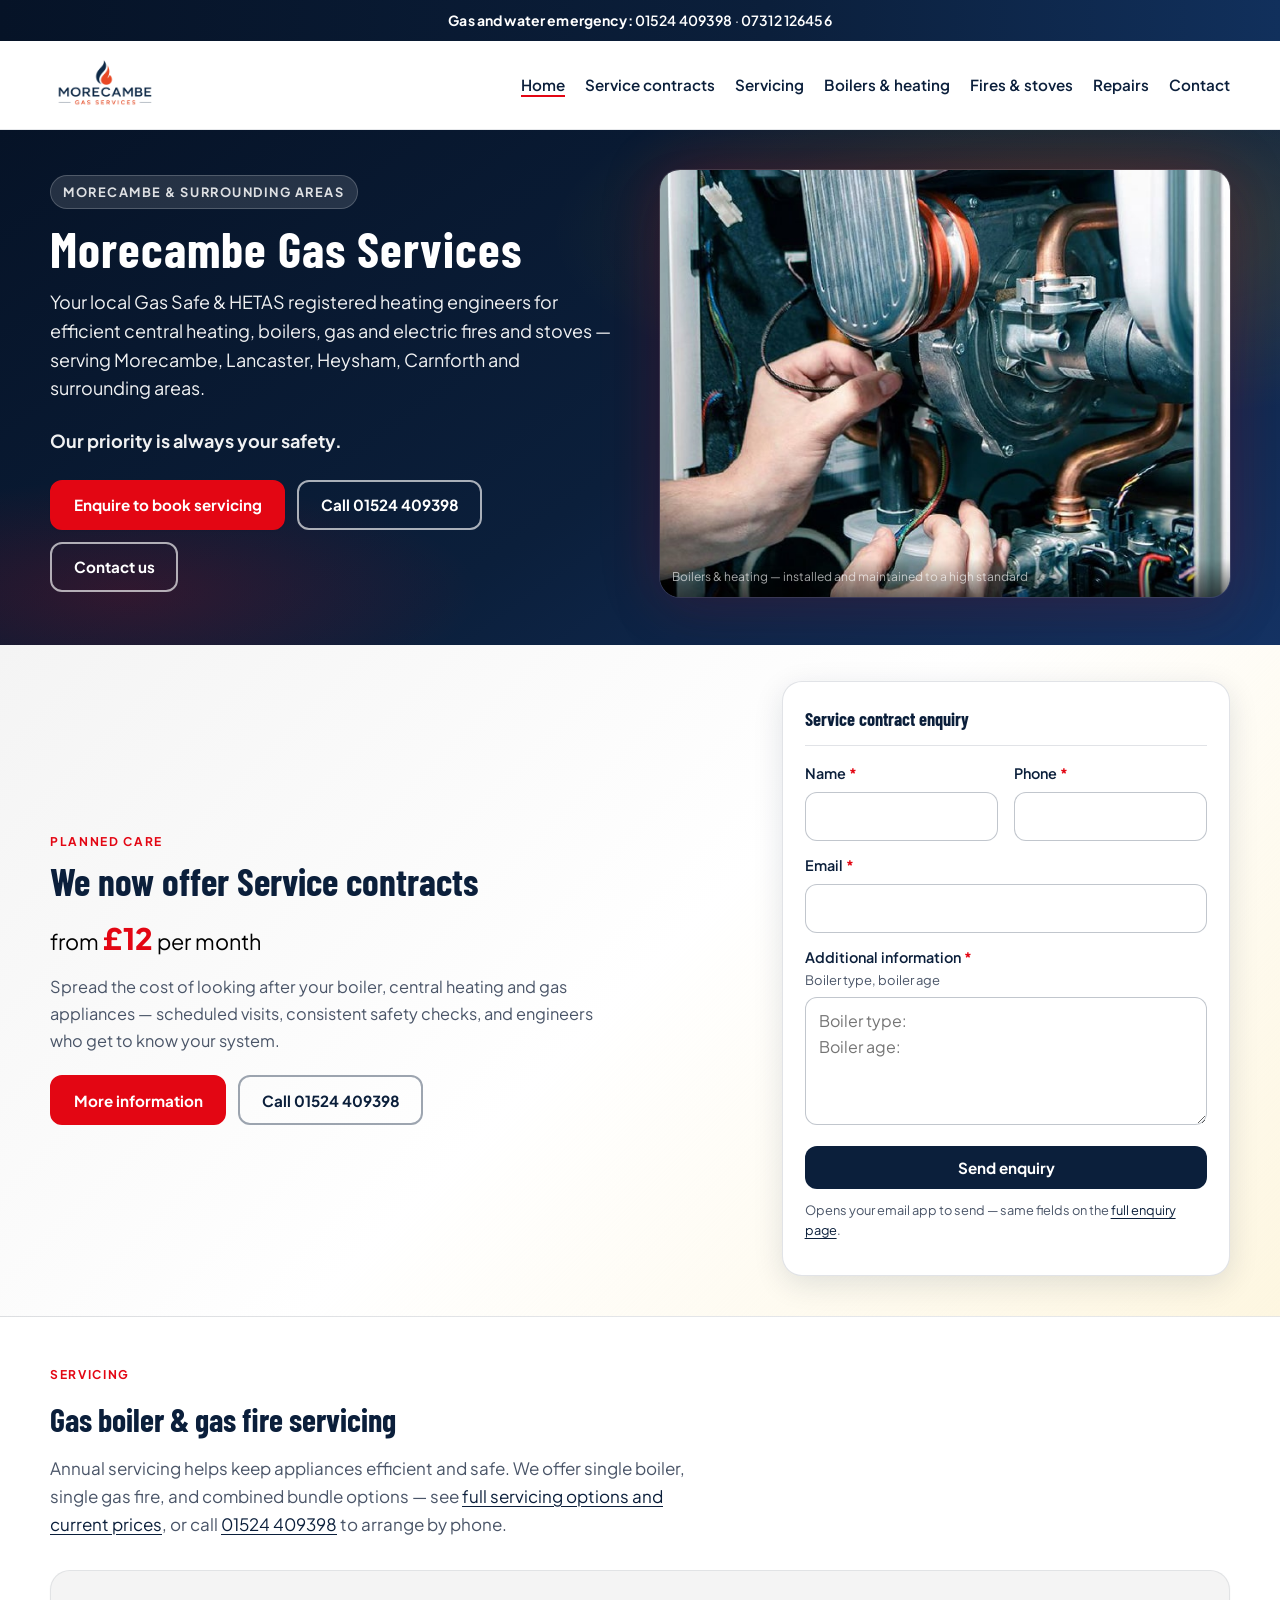
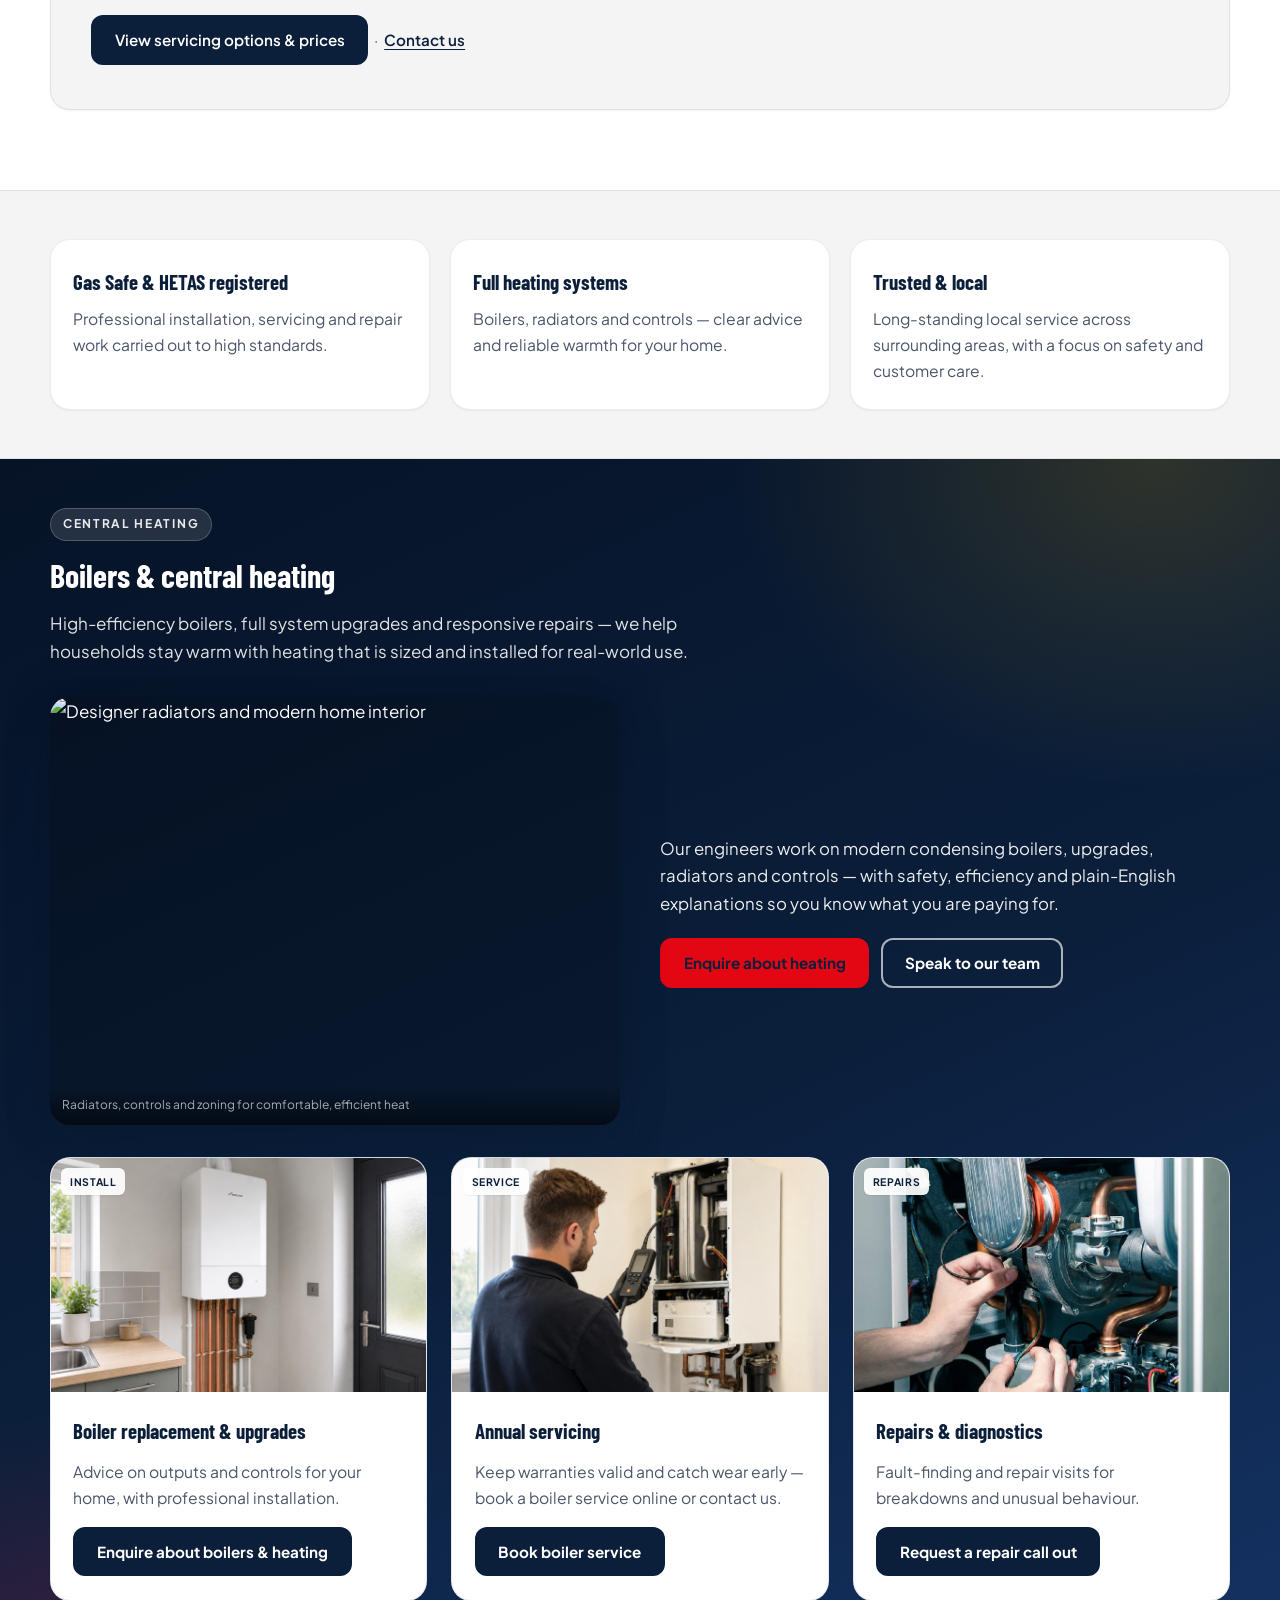
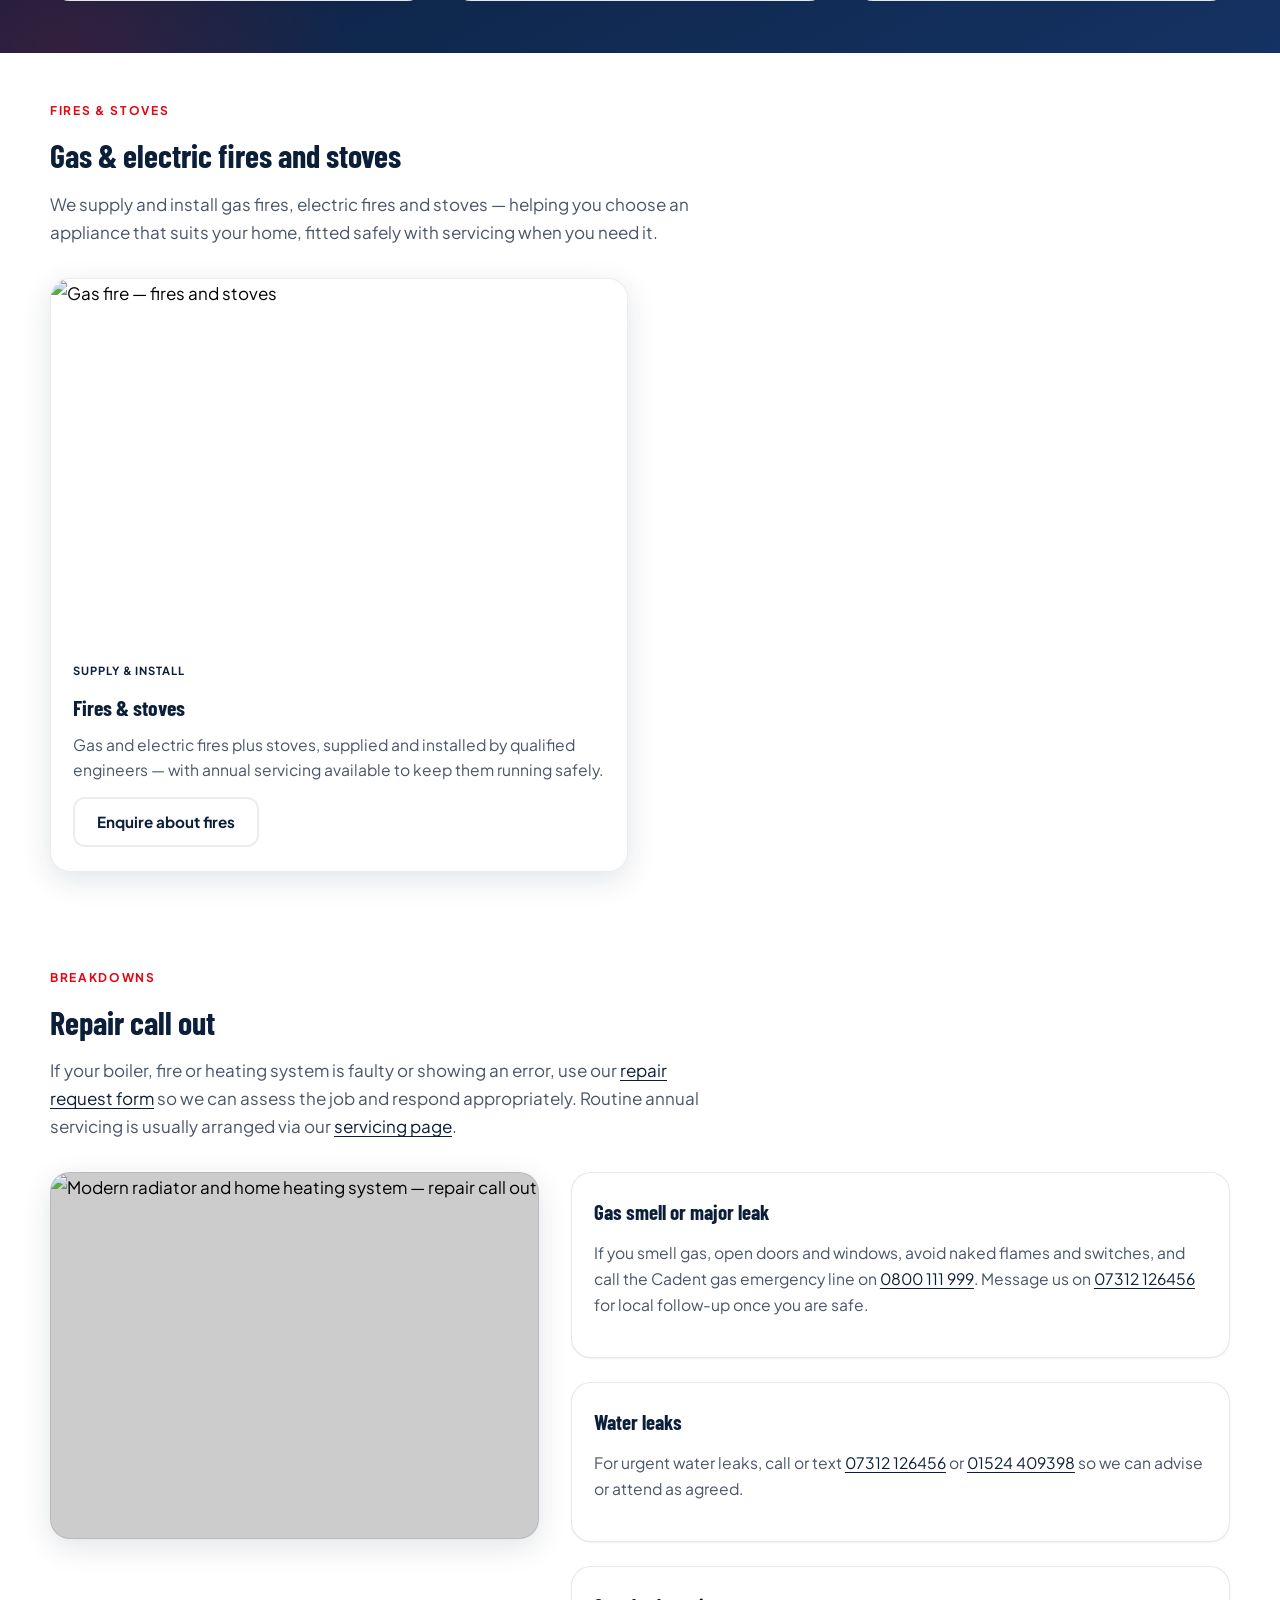
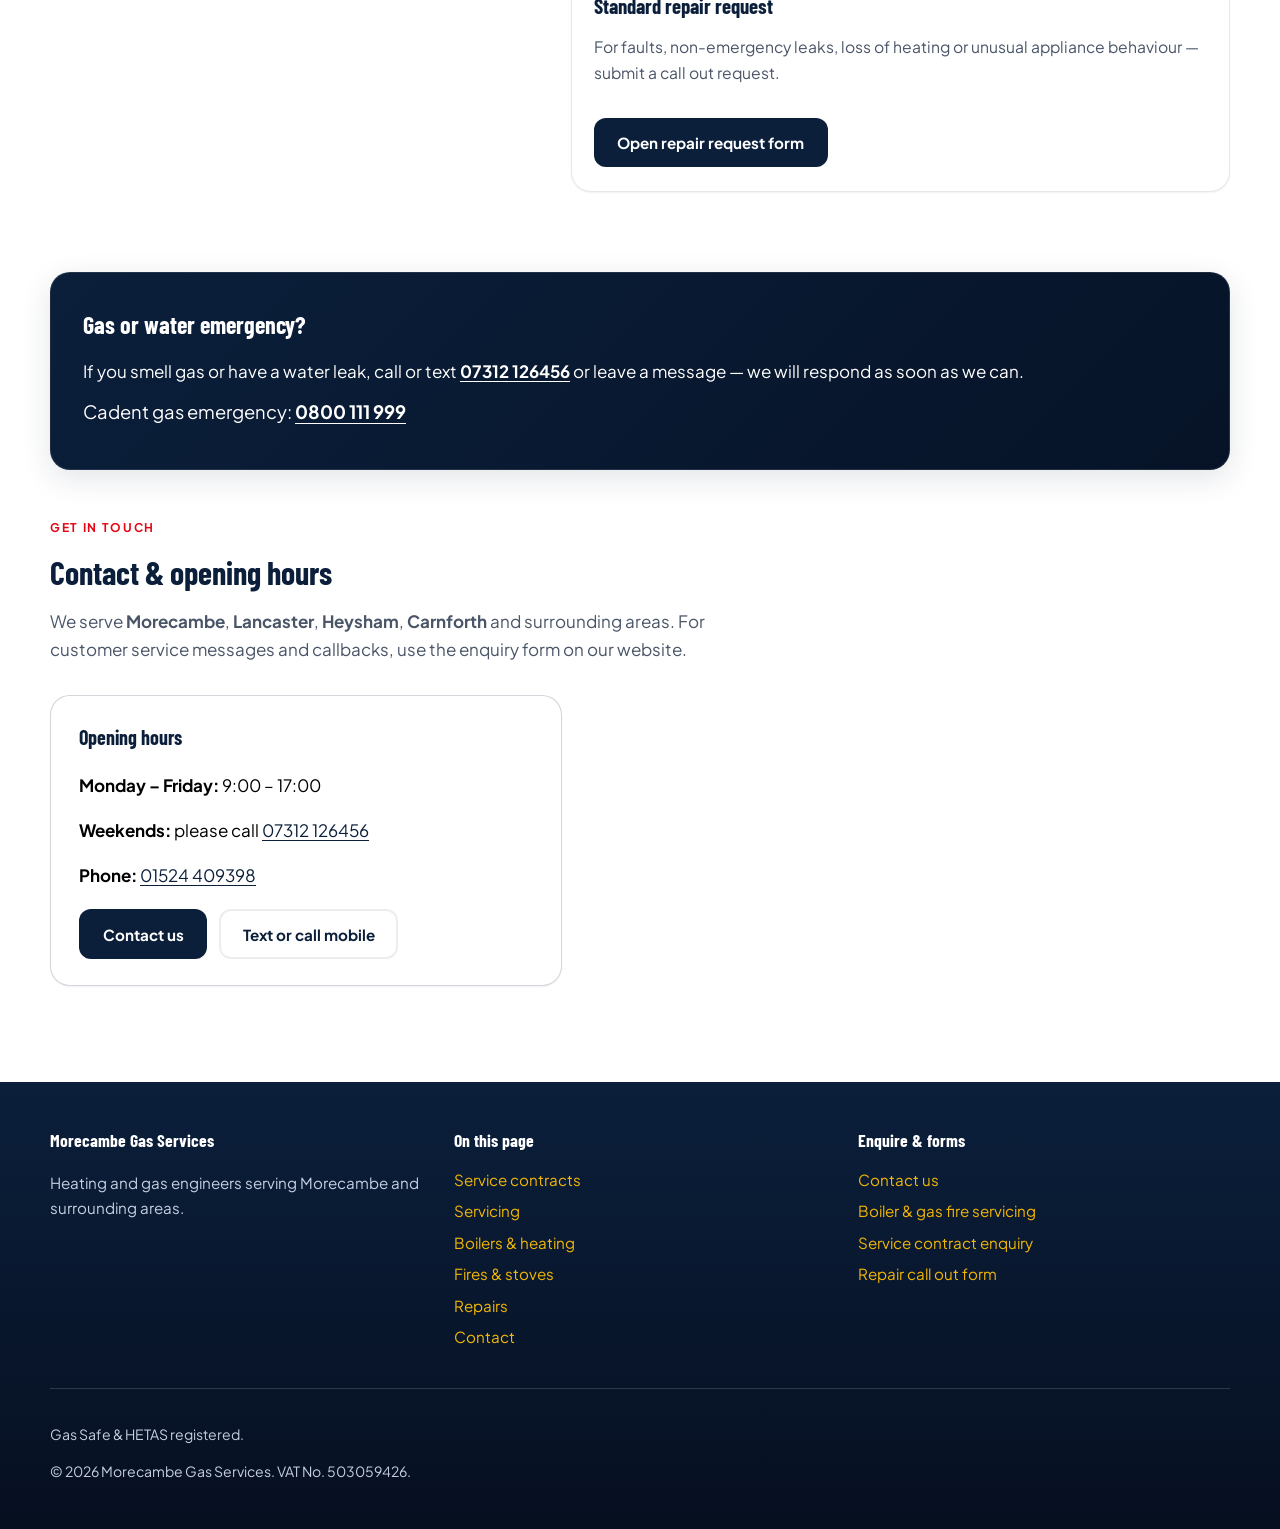
==== commit 4814d729: "Replace boiler install & annual servicing card images with custom generated photos Co-authored-by: C" ====
--- a/index.html
+++ b/index.html
@@ -295,10 +295,10 @@
               <div class="card__thumb">
                 <span class="card__thumb-badge">Install</span>
                 <img
-                  src="https://images.unsplash.com/photo-1621905252507-b35492cc74b4?auto=format&amp;fit=crop&amp;w=900&amp;q=80"
-                  width="450"
-                  height="281"
-                  alt="Boiler installation detail with copper pipework"
+                  src="images/boiler-install.png"
+                  width="1536"
+                  height="1024"
+                  alt="Newly installed wall-mounted gas combi boiler with copper pipework in a modern utility area"
                   loading="lazy"
                   decoding="async"
                 />
@@ -313,10 +313,10 @@
               <div class="card__thumb">
                 <span class="card__thumb-badge">Service</span>
                 <img
-                  src="https://images.unsplash.com/photo-1504328345606-18bbc8c9d7d1?auto=format&amp;fit=crop&amp;w=900&amp;q=80"
-                  width="450"
-                  height="281"
-                  alt="Commercial heating plant — servicing and maintenance"
+                  src="images/boiler-annual-service.png"
+                  width="1536"
+                  height="1024"
+                  alt="Engineer using a flue gas analyser to service an open gas boiler"
                   loading="lazy"
                   decoding="async"
                 />
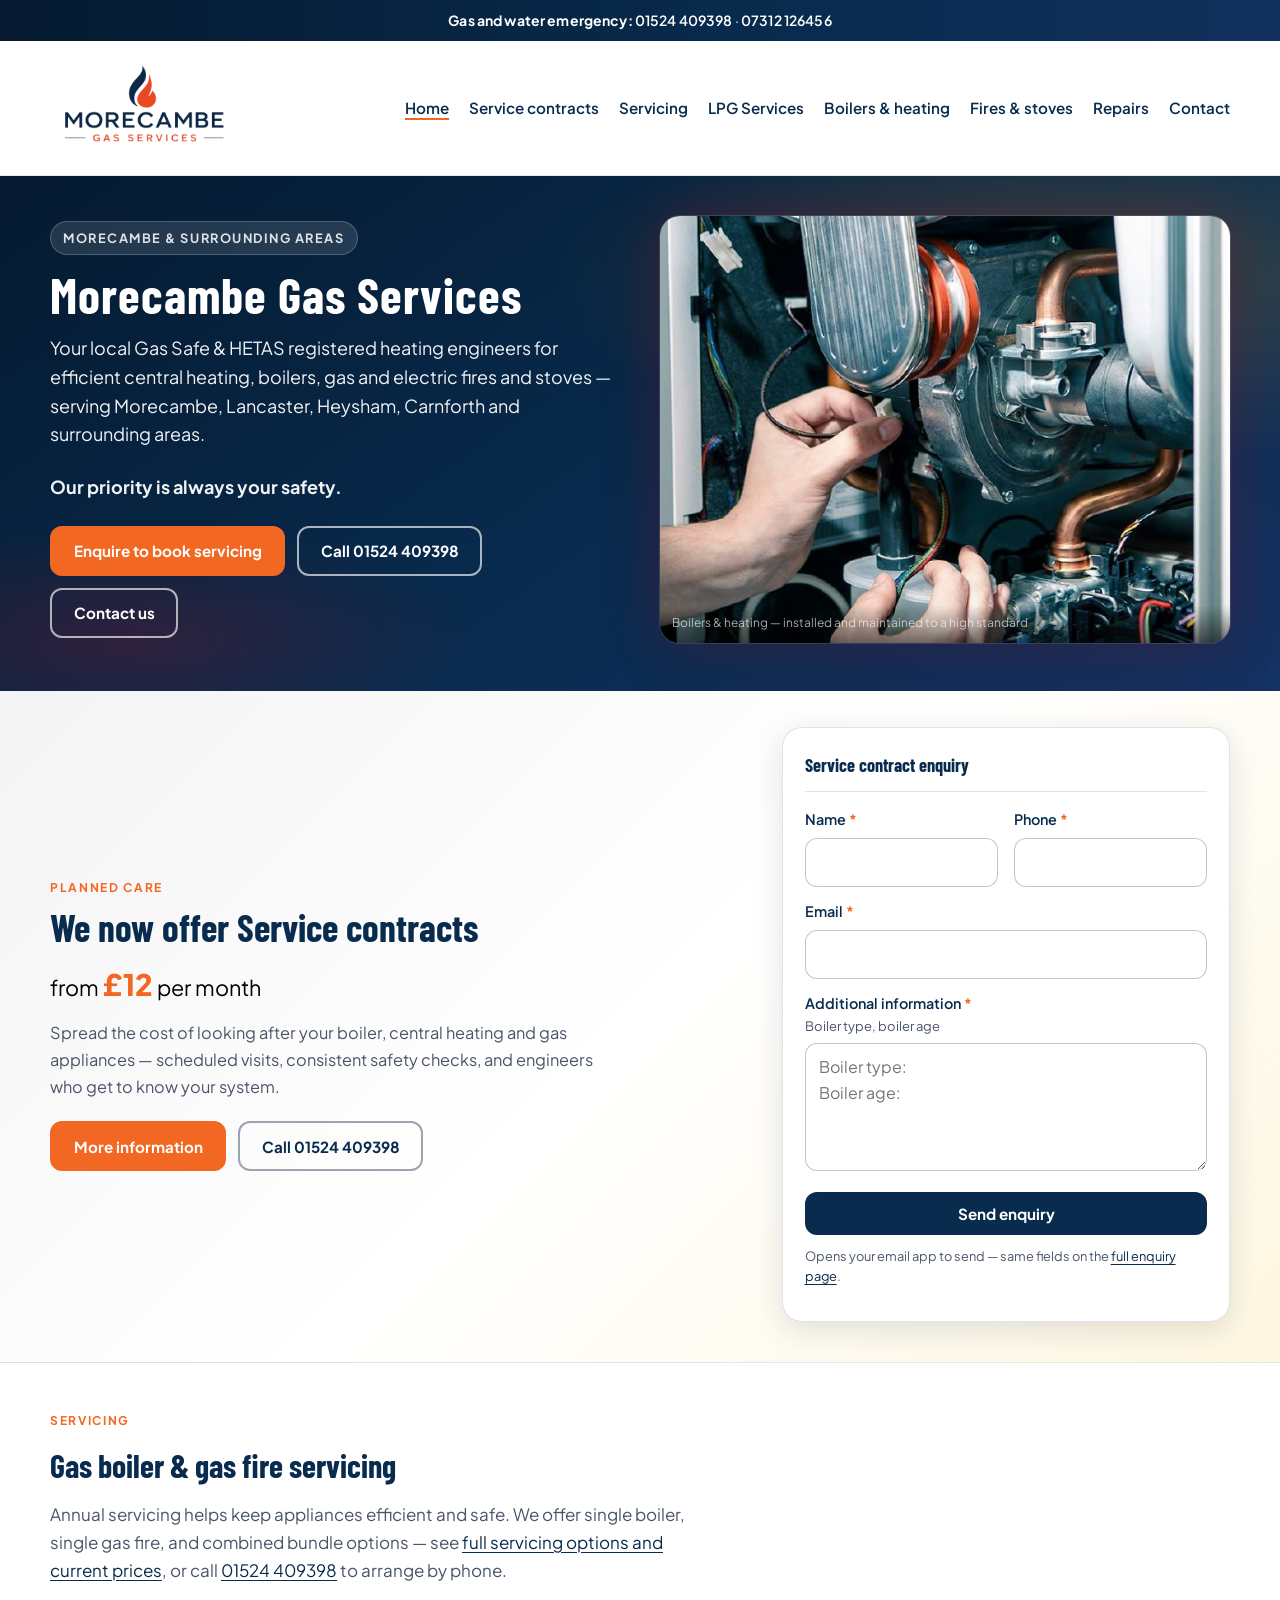
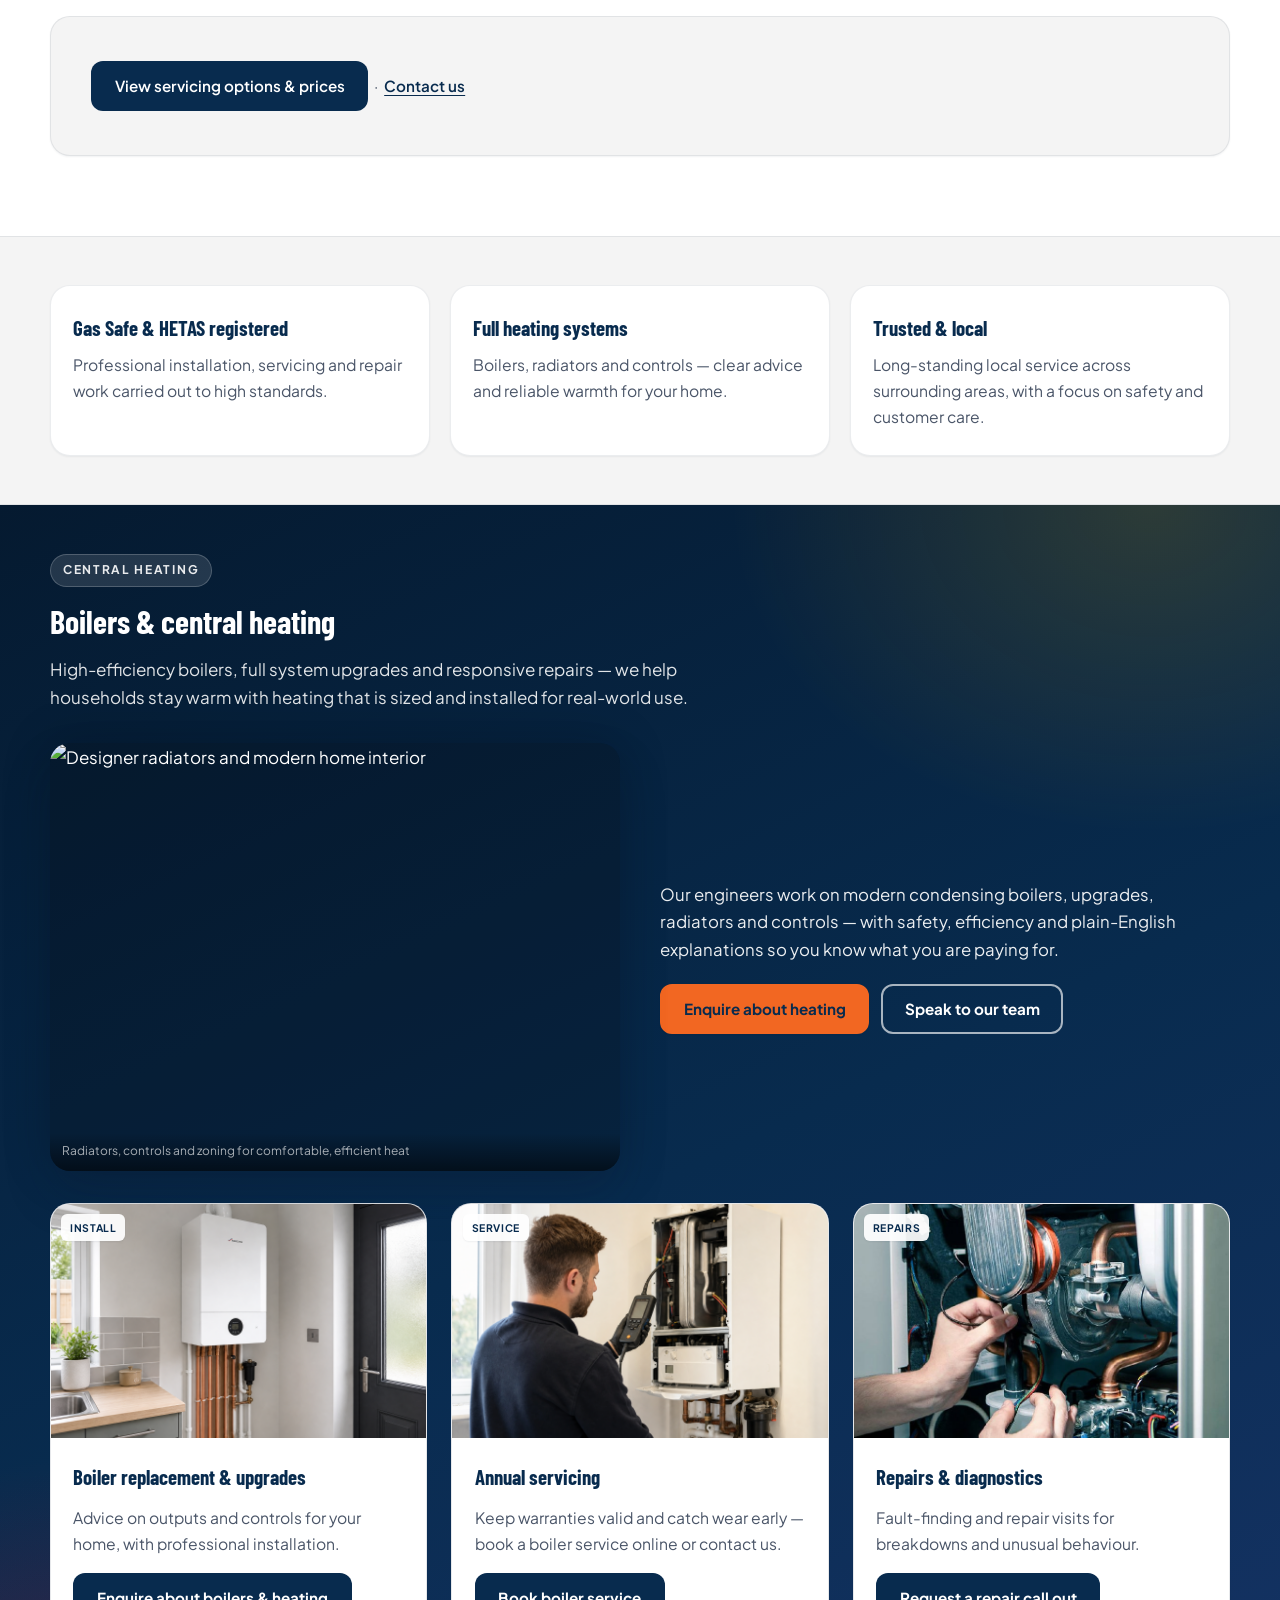
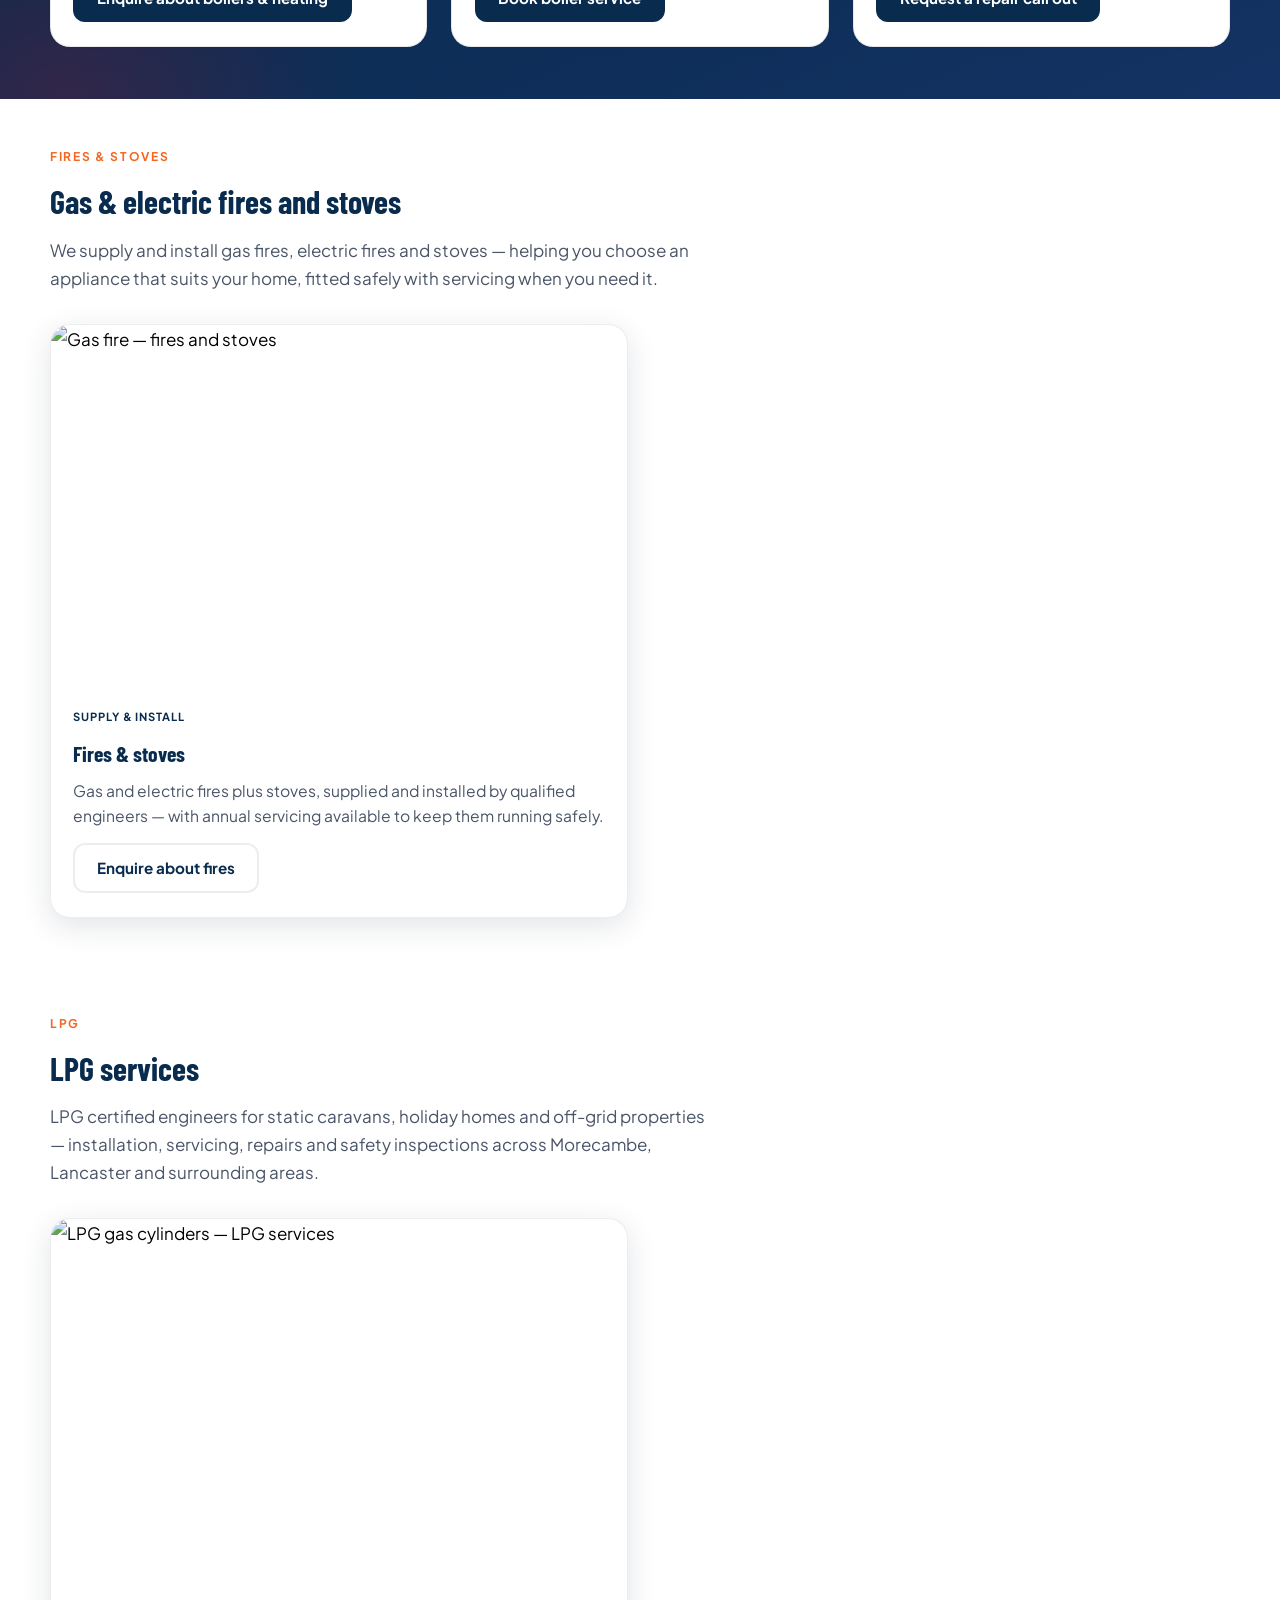
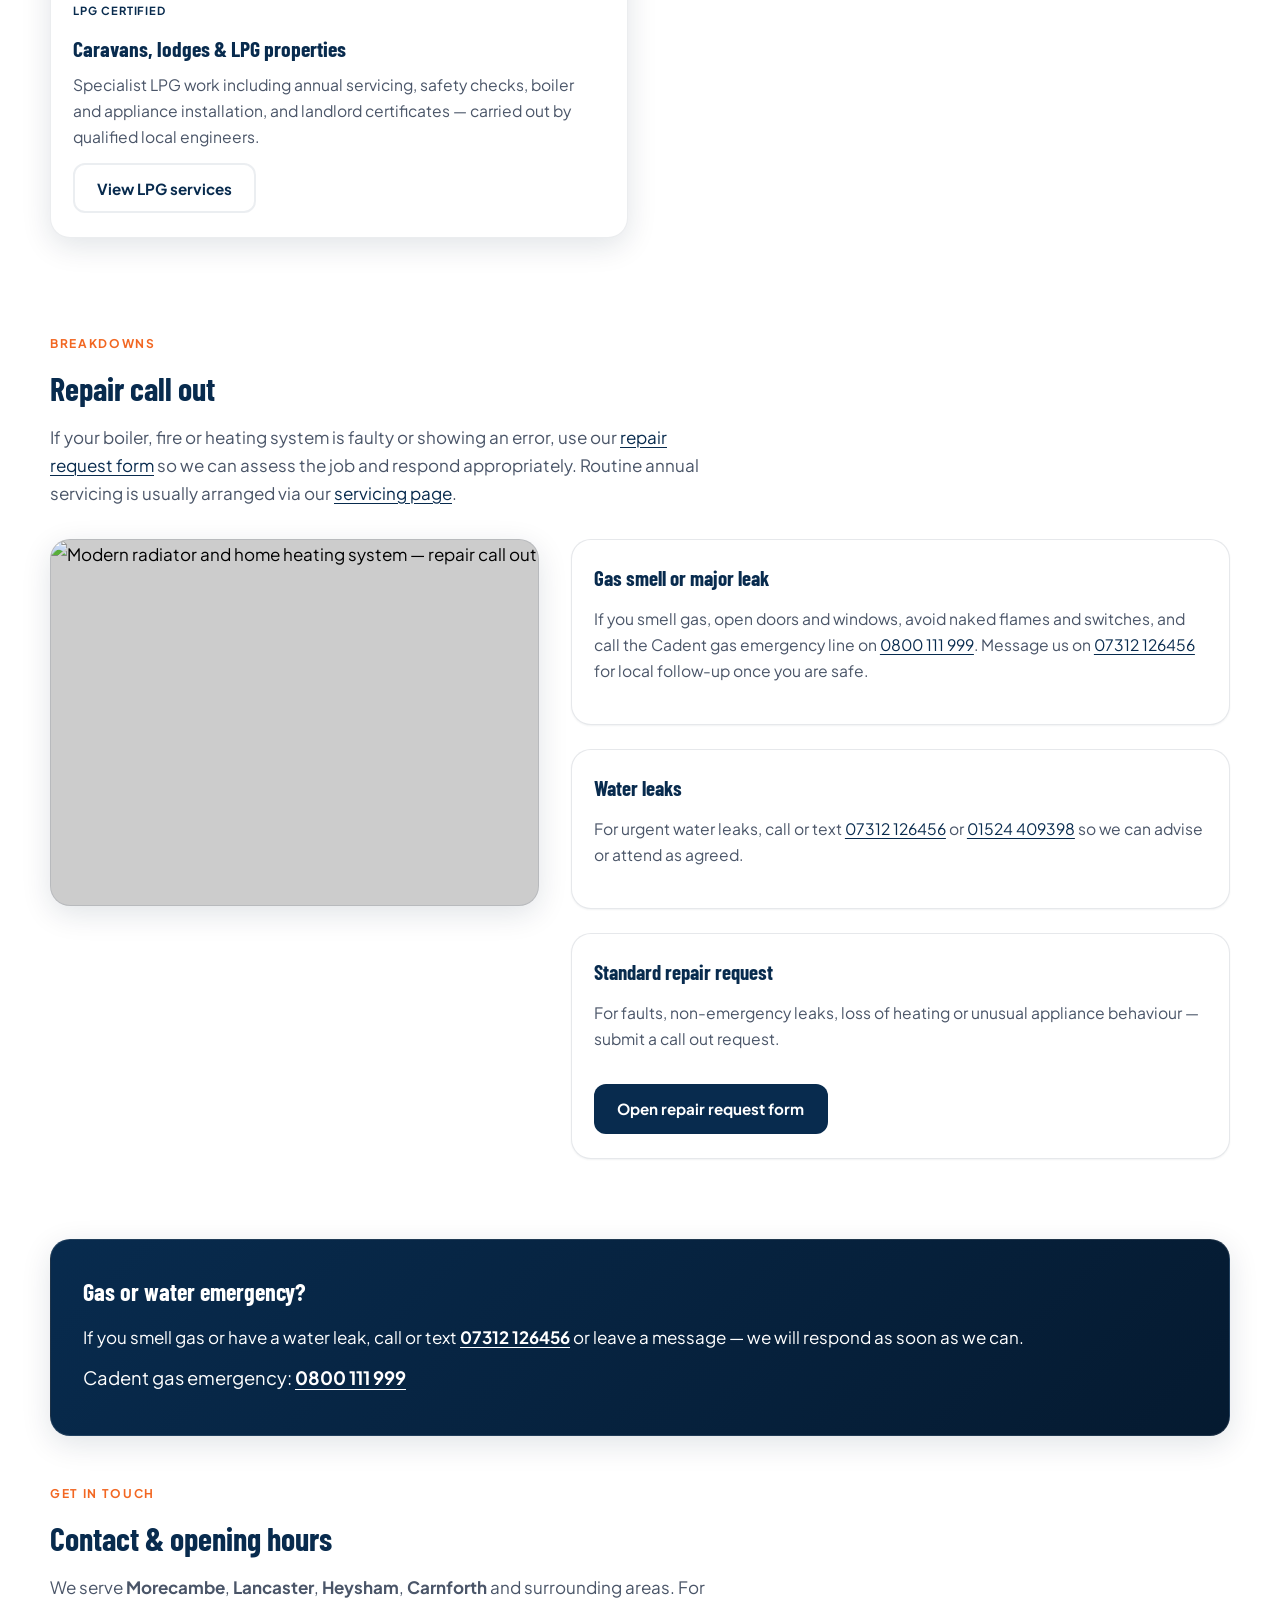
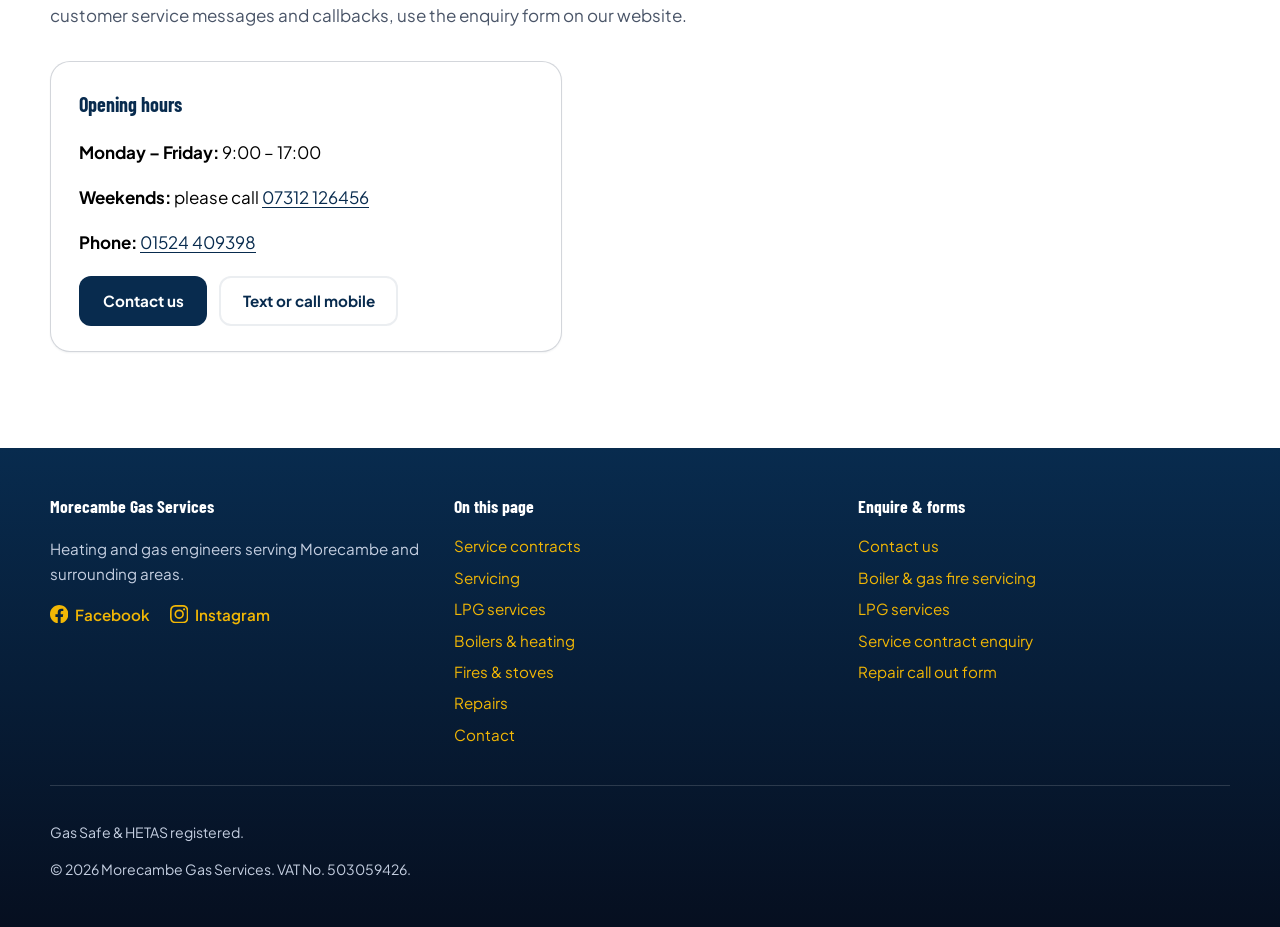
==== commit b0865a86: "Add LPG Services page with nav, social links, and brand updates. New /lpg-services page with hero, s" ====
--- a/index.html
+++ b/index.html
@@ -75,7 +75,11 @@
           }
         ],
         "description": "Gas Safe & HETAS registered heating engineers installing and servicing boilers, gas fires and stoves across Morecambe and surrounding areas.",
-        "vatID": "GB503059426"
+        "vatID": "GB503059426",
+        "sameAs": [
+          "https://www.facebook.com/profile.php?id=61570738957869",
+          "https://www.instagram.com/morecambegasservices/"
+        ]
       }
     </script>
     <script type="application/ld+json">
@@ -113,6 +117,7 @@
           <a href="#top">Home</a>
           <a href="#service-contracts">Service contracts</a>
           <a href="#servicing">Servicing</a>
+          <a href="lpg-services/">LPG Services</a>
           <a href="#boilers">Boilers &amp; heating</a>
           <a href="#fires-stoves">Fires &amp; stoves</a>
           <a href="#repairs">Repairs</a>
@@ -376,6 +381,38 @@
                 available to keep them running safely.
               </p>
               <a class="btn btn-ghost" href="customer-services.html">Enquire about fires</a>
+            </div>
+          </article>
+        </div>
+      </section>
+
+      <section class="wrap page-section" id="lpg-services" aria-labelledby="lpg-title">
+        <p class="section-eyebrow">LPG</p>
+        <h2 id="lpg-title" class="section-title">LPG services</h2>
+        <p class="section-intro">
+          LPG certified engineers for static caravans, holiday homes and off-grid properties — installation, servicing, repairs and
+          safety inspections across Morecambe, Lancaster and surrounding areas.
+        </p>
+        <div class="service-highlight-grid">
+          <article class="service-highlight">
+            <div class="service-highlight__media">
+              <img
+                src="https://images.unsplash.com/photo-1581094793769-97ae8e5c5f6b?auto=format&amp;fit=crop&amp;w=1200&amp;q=80"
+                width="600"
+                height="375"
+                alt="LPG gas cylinders — LPG services"
+                loading="lazy"
+                decoding="async"
+              />
+            </div>
+            <div class="service-highlight__body">
+              <span class="showcase-label">LPG certified</span>
+              <h2>Caravans, lodges &amp; LPG properties</h2>
+              <p>
+                Specialist LPG work including annual servicing, safety checks, boiler and appliance installation, and landlord
+                certificates — carried out by qualified local engineers.
+              </p>
+              <a class="btn btn-ghost" href="lpg-services/">View LPG services</a>
             </div>
           </article>
         </div>
@@ -466,12 +503,23 @@
           <div>
             <h2>Morecambe Gas Services</h2>
             <p>Heating and gas engineers serving Morecambe and surrounding areas.</p>
+            <div class="footer-social" aria-label="Social media">
+              <a href="https://www.facebook.com/profile.php?id=61570738957869" target="_blank" rel="noopener noreferrer">
+                <svg viewBox="0 0 24 24" aria-hidden="true"><path d="M24 12.073c0-6.627-5.373-12-12-12s-12 5.373-12 12c0 5.99 4.388 10.954 10.125 11.854v-8.385H7.078v-3.47h3.047V9.43c0-3.007 1.792-4.669 4.533-4.669 1.312 0 2.686.235 2.686.235v2.953H15.83c-1.491 0-1.956.925-1.956 1.874v2.25h3.328l-.532 3.47h-2.796v8.385C19.612 23.027 24 18.062 24 12.073z"/></svg>
+                Facebook
+              </a>
+              <a href="https://www.instagram.com/morecambegasservices/" target="_blank" rel="noopener noreferrer">
+                <svg viewBox="0 0 24 24" aria-hidden="true"><path d="M12 2.163c3.204 0 3.584.012 4.85.07 3.252.148 4.771 1.691 4.919 4.919.058 1.265.069 1.645.069 4.849 0 3.205-.012 3.584-.069 4.849-.149 3.225-1.664 4.771-4.919 4.919-1.266.058-1.644.07-4.85.07-3.204 0-3.584-.012-4.849-.07-3.26-.149-4.771-1.699-4.919-4.92-.058-1.265-.07-1.644-.07-4.849 0-3.204.013-3.583.07-4.849.149-3.227 1.664-4.771 4.919-4.919 1.266-.057 1.645-.069 4.849-.069zM12 0C8.741 0 8.333.014 7.053.072 2.695.272.273 2.69.073 7.052.014 8.333 0 8.741 0 12c0 3.259.014 3.668.072 4.948.2 4.358 2.618 6.78 6.98 6.98C8.333 23.986 8.741 24 12 24c3.259 0 3.668-.014 4.948-.072 4.354-.2 6.782-2.618 6.979-6.98.059-1.28.073-1.689.073-4.948 0-3.259-.014-3.667-.072-4.947-.196-4.354-2.617-6.78-6.979-6.98C15.668.014 15.259 0 12 0zm0 5.838a6.162 6.162 0 1 0 0 12.324 6.162 6.162 0 0 0 0-12.324zM12 16a4 4 0 1 1 0-8 4 4 0 0 1 0 8zm6.406-11.845a1.44 1.44 0 1 0 0 2.881 1.44 1.44 0 0 0 0-2.881z"/></svg>
+                Instagram
+              </a>
+            </div>
           </div>
           <div>
             <h2>On this page</h2>
             <ul>
               <li><a href="#service-contracts">Service contracts</a></li>
               <li><a href="#servicing">Servicing</a></li>
+              <li><a href="lpg-services/">LPG services</a></li>
               <li><a href="#boilers">Boilers &amp; heating</a></li>
               <li><a href="#fires-stoves">Fires &amp; stoves</a></li>
               <li><a href="#repairs">Repairs</a></li>
@@ -483,6 +531,7 @@
             <ul>
               <li><a href="customer-services.html">Contact us</a></li>
               <li><a href="servicing.html">Boiler &amp; gas fire servicing</a></li>
+              <li><a href="lpg-services/">LPG services</a></li>
               <li><a href="enquiry.html?type=service-contract">Service contract enquiry</a></li>
               <li><a href="repair-request.html">Repair call out form</a></li>
             </ul>
--- a/styles.css
+++ b/styles.css
@@ -1,8 +1,9 @@
-/* Morecambe Gas — brand palette (navy/red/gold) */
+/* Morecambe Gas — brand palette (navy/orange) */
 :root {
   /* Brand palette */
-  --brand-navy: #0B1F3B;
-  --brand-red: #E30613;
+  --brand-navy: #082B4E;
+  --brand-orange: #F26722;
+  --brand-red: #F26722;
   --brand-gold: #F2B705;
   --brand-white: #FFFFFF;
   --brand-grey: #F4F4F4;
@@ -10,10 +11,10 @@
 
   /* Semantic tokens (used throughout the stylesheet) */
   --color-primary: var(--brand-navy);
-  --color-primary-dark: #061327;
-  --color-primary-soft: rgba(11, 31, 59, 0.08);
-  --color-accent: var(--brand-red);
-  --color-accent-soft: rgba(227, 6, 19, 0.12);
+  --color-primary-dark: #051a30;
+  --color-primary-soft: rgba(8, 43, 78, 0.08);
+  --color-accent: var(--brand-orange);
+  --color-accent-soft: rgba(242, 103, 34, 0.12);
   --color-highlight: var(--brand-gold);
   --color-highlight-soft: rgba(242, 183, 5, 0.18);
   --color-text: var(--brand-black);
@@ -141,9 +142,9 @@
 .brand img,
 .brand .brand-mark {
   display: block;
-  height: 64px;
+  height: clamp(72px, 9vw, 110px);
   width: auto;
-  max-width: 220px;
+  max-width: clamp(240px, 32vw, 360px);
   object-fit: contain;
   flex-shrink: 0;
 }
@@ -231,16 +232,16 @@
 
   .brand img,
   .brand .brand-mark {
-    height: 52px;
-    max-width: 180px;
+    height: 64px;
+    max-width: 220px;
   }
 }
 
 @media (max-width: 480px) {
   .brand img,
   .brand .brand-mark {
-    height: 44px;
-    max-width: 150px;
+    height: 52px;
+    max-width: 180px;
   }
 }
 
@@ -471,10 +472,10 @@
 }
 
 .btn-primary:hover {
-  background: #b80511;
-  border-color: #b80511;
-  color: #fff;
-  box-shadow: 0 4px 14px rgba(227, 6, 19, 0.28);
+  background: #d95a1e;
+  border-color: #d95a1e;
+  color: #fff;
+  box-shadow: 0 4px 14px rgba(242, 103, 34, 0.28);
 }
 
 .btn-outline {
@@ -569,7 +570,8 @@
   box-shadow: var(--shadow);
 }
 
-.feature-card h2 {
+.feature-card h2,
+.feature-card h3 {
   font-family: var(--font-display);
   font-size: 1.3rem;
   margin: 0 0 0.4rem;
@@ -839,7 +841,7 @@
 }
 
 .page-section {
-  scroll-margin-top: 5.5rem;
+  scroll-margin-top: 7.5rem;
 }
 
 .section-eyebrow {
@@ -1332,7 +1334,7 @@
 
 /* Home — service contracts promo (below hero) */
 .contract-promo {
-  scroll-margin-top: 5.5rem;
+  scroll-margin-top: 7.5rem;
   padding: 2.25rem 0 2.5rem;
   background: linear-gradient(135deg, var(--color-bg-subtle) 0%, var(--color-surface) 50%, rgba(242, 183, 5, 0.12) 100%);
   border-bottom: 1px solid rgba(11, 31, 59, 0.1);
@@ -1501,5 +1503,292 @@
 }
 
 .page-section article[id] {
-  scroll-margin-top: 6rem;
-}
+  scroll-margin-top: 8rem;
+}
+
+/* LPG page — hero badges */
+.hero-cert-badges {
+  display: flex;
+  flex-wrap: wrap;
+  align-items: center;
+  gap: 1rem 1.25rem;
+  margin-top: 1.75rem;
+  padding-top: 1.25rem;
+  border-top: 1px solid rgba(255, 255, 255, 0.2);
+}
+
+.hero-cert-badges a {
+  display: block;
+  text-decoration: none;
+}
+
+.hero-cert-badges img {
+  height: 56px;
+  width: auto;
+  max-width: 160px;
+  object-fit: contain;
+  filter: drop-shadow(0 2px 8px rgba(0, 0, 0, 0.2));
+}
+
+.hero-cert-badges .hero-cert-badge--gas-safe {
+  height: 52px;
+  max-width: min(240px, 72vw);
+  background: #ffed00;
+  border-radius: 4px;
+  padding: 0.2rem 0.35rem;
+}
+
+@media (min-width: 768px) {
+  .hero-cert-badges img {
+    height: 64px;
+  }
+
+  .hero-cert-badges .hero-cert-badge--gas-safe {
+    height: 60px;
+    max-width: 280px;
+  }
+}
+
+/* Service icon cards */
+.service-icon-grid {
+  display: grid;
+  grid-template-columns: repeat(auto-fill, minmax(260px, 1fr));
+  gap: 1.25rem;
+}
+
+.service-icon-card {
+  display: flex;
+  gap: 1rem;
+  align-items: flex-start;
+  padding: 1.25rem 1.2rem;
+  background: var(--color-surface);
+  border: 1px solid rgba(8, 43, 78, 0.1);
+  border-radius: var(--radius-lg);
+  box-shadow: var(--shadow-sm);
+  transition: border-color 0.2s, box-shadow 0.2s;
+}
+
+.service-icon-card:hover {
+  border-color: var(--brand-orange);
+  box-shadow: var(--shadow);
+}
+
+.service-icon-card__icon {
+  flex-shrink: 0;
+  width: 2.75rem;
+  height: 2.75rem;
+  display: flex;
+  align-items: center;
+  justify-content: center;
+  border-radius: 10px;
+  background: var(--color-accent-soft);
+  color: var(--brand-orange);
+}
+
+.service-icon-card__icon svg {
+  width: 1.5rem;
+  height: 1.5rem;
+}
+
+.service-icon-card h3 {
+  font-family: var(--font-display);
+  font-size: 1.1rem;
+  font-weight: 700;
+  color: var(--color-heading);
+  margin: 0 0 0.25rem;
+  line-height: 1.2;
+}
+
+.service-icon-card p {
+  margin: 0;
+  font-size: 0.92rem;
+  color: var(--color-muted);
+  line-height: 1.5;
+}
+
+/* Image mosaic */
+.image-mosaic {
+  display: grid;
+  grid-template-columns: repeat(2, 1fr);
+  gap: 1rem;
+  margin-top: 1.75rem;
+}
+
+.image-mosaic figure {
+  margin: 0;
+  border-radius: var(--radius-lg);
+  overflow: hidden;
+  box-shadow: var(--shadow-sm);
+}
+
+.image-mosaic img {
+  width: 100%;
+  aspect-ratio: 4 / 3;
+  object-fit: cover;
+}
+
+.image-mosaic figure:first-child {
+  grid-column: 1 / -1;
+}
+
+.image-mosaic figure:first-child img {
+  aspect-ratio: 21 / 9;
+}
+
+@media (min-width: 768px) {
+  .image-mosaic {
+    grid-template-columns: repeat(4, 1fr);
+  }
+
+  .image-mosaic figure:first-child {
+    grid-column: span 2;
+    grid-row: span 2;
+  }
+
+  .image-mosaic figure:first-child img {
+    aspect-ratio: auto;
+    height: 100%;
+    min-height: 100%;
+  }
+}
+
+/* FAQ */
+.faq-list {
+  max-width: 48rem;
+  margin: 0;
+}
+
+.faq-item {
+  border: 1px solid rgba(8, 43, 78, 0.12);
+  border-radius: var(--radius);
+  margin-bottom: 0.65rem;
+  background: var(--color-surface);
+  overflow: hidden;
+}
+
+.faq-item summary {
+  font-weight: 700;
+  color: var(--color-heading);
+  padding: 1rem 1.15rem;
+  cursor: pointer;
+  list-style: none;
+  display: flex;
+  align-items: center;
+  justify-content: space-between;
+  gap: 1rem;
+}
+
+.faq-item summary::-webkit-details-marker {
+  display: none;
+}
+
+.faq-item summary::after {
+  content: "+";
+  font-size: 1.25rem;
+  font-weight: 700;
+  color: var(--brand-orange);
+  flex-shrink: 0;
+}
+
+.faq-item[open] summary::after {
+  content: "−";
+}
+
+.faq-item[open] summary {
+  border-bottom: 1px solid rgba(8, 43, 78, 0.08);
+}
+
+.faq-item__answer {
+  padding: 0 1.15rem 1rem;
+  color: var(--color-muted);
+  font-size: 0.98rem;
+  line-height: 1.65;
+}
+
+.faq-item__answer p {
+  margin: 0;
+}
+
+/* CTA banner */
+.cta-banner {
+  background: linear-gradient(135deg, var(--brand-navy) 0%, var(--color-primary-dark) 100%);
+  color: #fff;
+  padding: 2.5rem 2rem;
+  border-radius: var(--radius-lg);
+  text-align: center;
+  box-shadow: var(--shadow-lg);
+  border: 1px solid rgba(255, 255, 255, 0.1);
+}
+
+.cta-banner h2 {
+  font-family: var(--font-display);
+  font-size: clamp(1.5rem, 3vw, 2rem);
+  margin: 0 0 0.65rem;
+  color: #fff;
+}
+
+.cta-banner p {
+  margin: 0 auto 1.5rem;
+  max-width: 36rem;
+  opacity: 0.92;
+}
+
+.cta-banner__actions {
+  display: flex;
+  flex-wrap: wrap;
+  gap: 0.75rem;
+  justify-content: center;
+}
+
+.cta-banner .btn-primary {
+  background: var(--brand-orange);
+  border-color: var(--brand-orange);
+}
+
+.cta-banner .btn-primary:hover {
+  background: #d95a1e;
+  border-color: #d95a1e;
+}
+
+.cta-banner .btn-outline {
+  border-color: rgba(255, 255, 255, 0.65);
+  color: #fff;
+}
+
+/* Footer social */
+.footer-social {
+  display: flex;
+  flex-wrap: wrap;
+  gap: 0.75rem 1.25rem;
+  margin-top: 0.75rem;
+}
+
+.footer-social a {
+  display: inline-flex;
+  align-items: center;
+  gap: 0.4rem;
+  font-weight: 600;
+}
+
+.footer-social svg {
+  width: 1.15rem;
+  height: 1.15rem;
+  fill: currentColor;
+}
+
+.feature-grid--4 {
+  grid-template-columns: repeat(auto-fit, minmax(220px, 1fr));
+}
+
+.lpg-split-section {
+  display: grid;
+  grid-template-columns: 1fr 1fr;
+  gap: 2.5rem;
+  align-items: center;
+}
+
+@media (max-width: 900px) {
+  .lpg-split-section {
+    grid-template-columns: 1fr;
+  }
+}
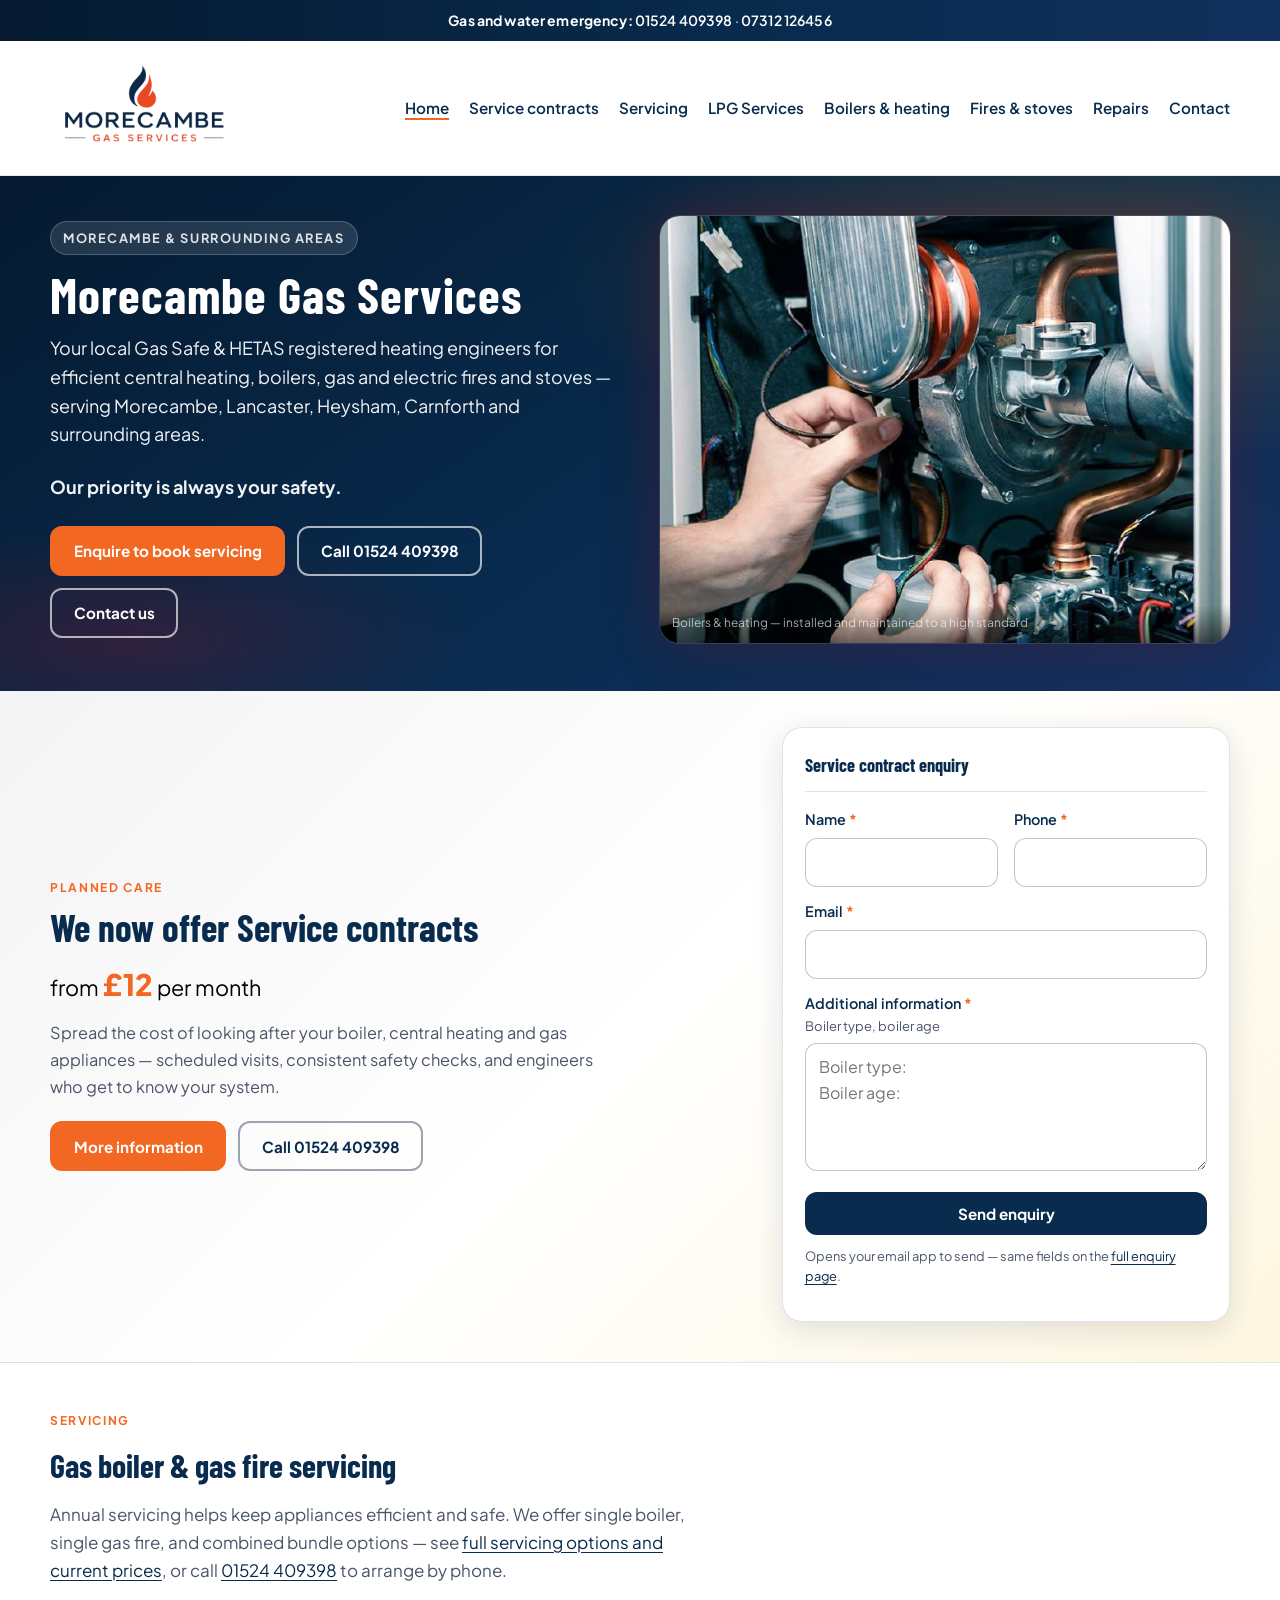
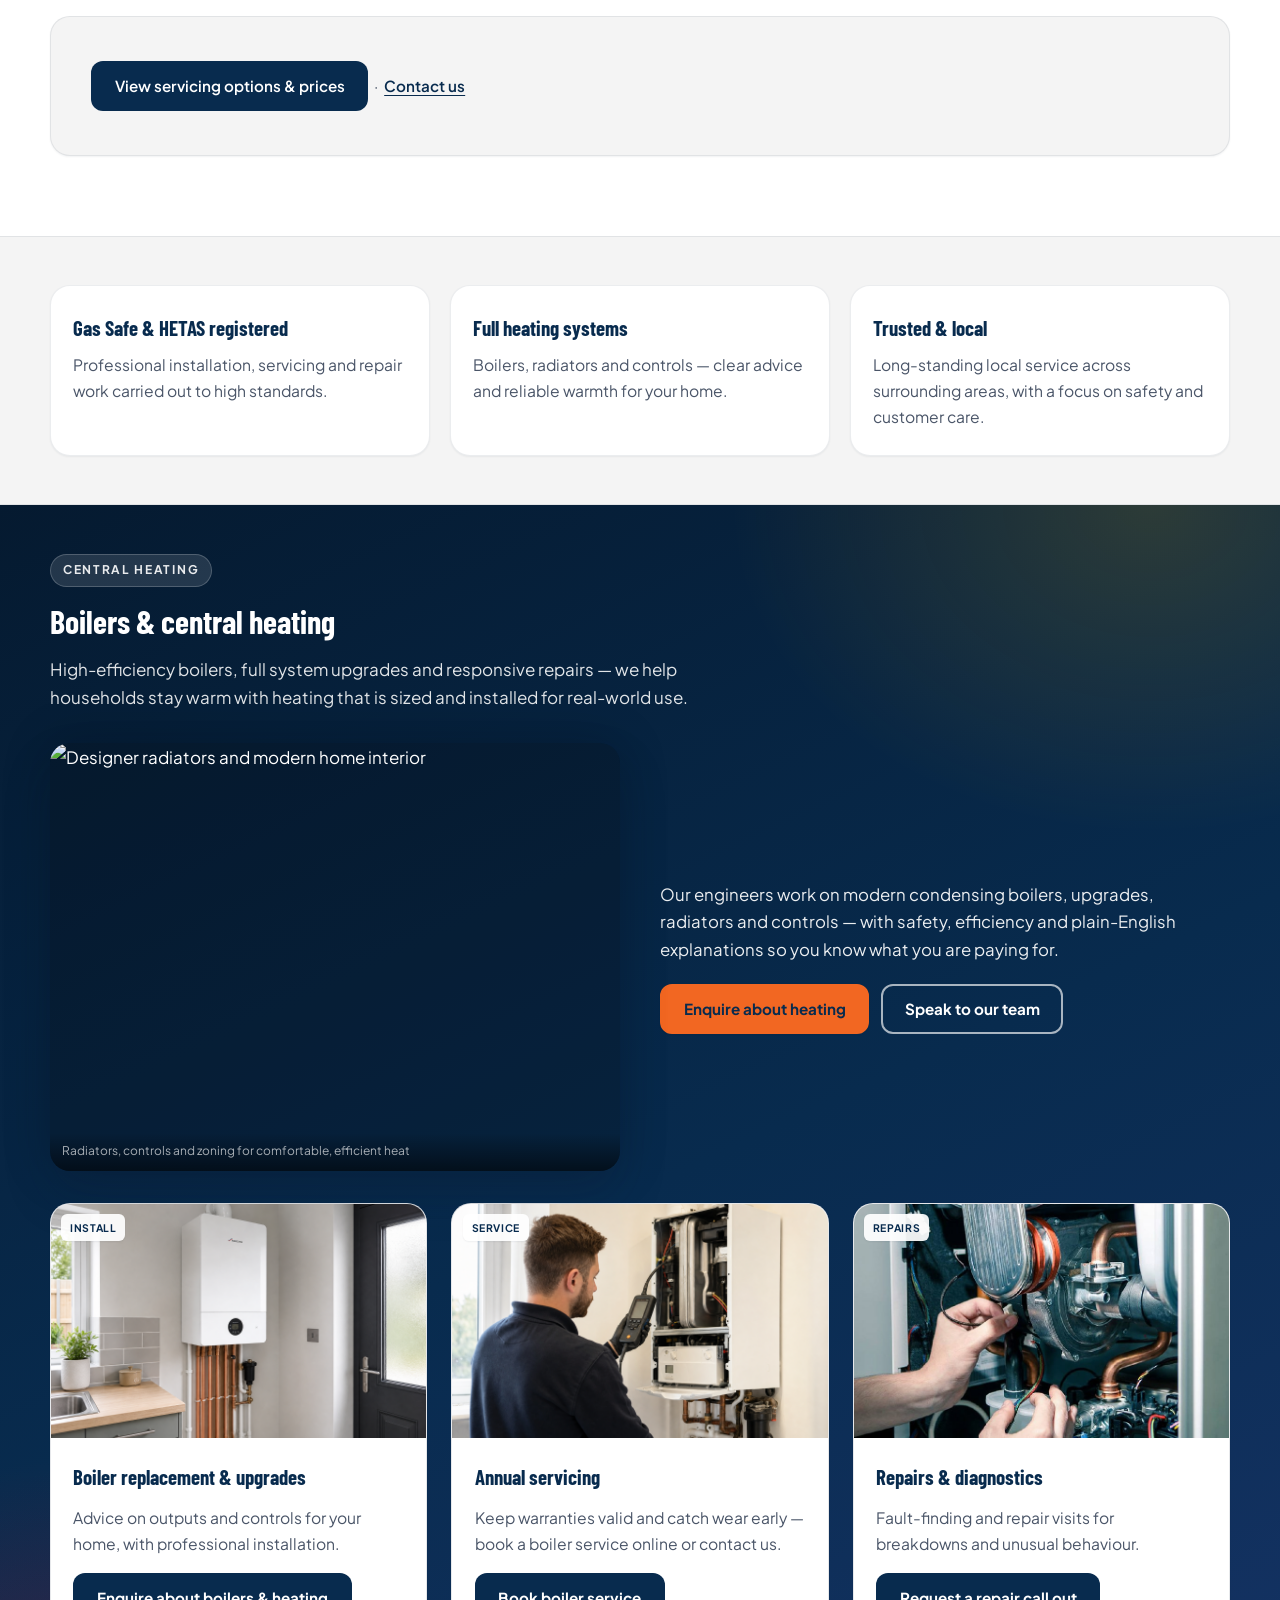
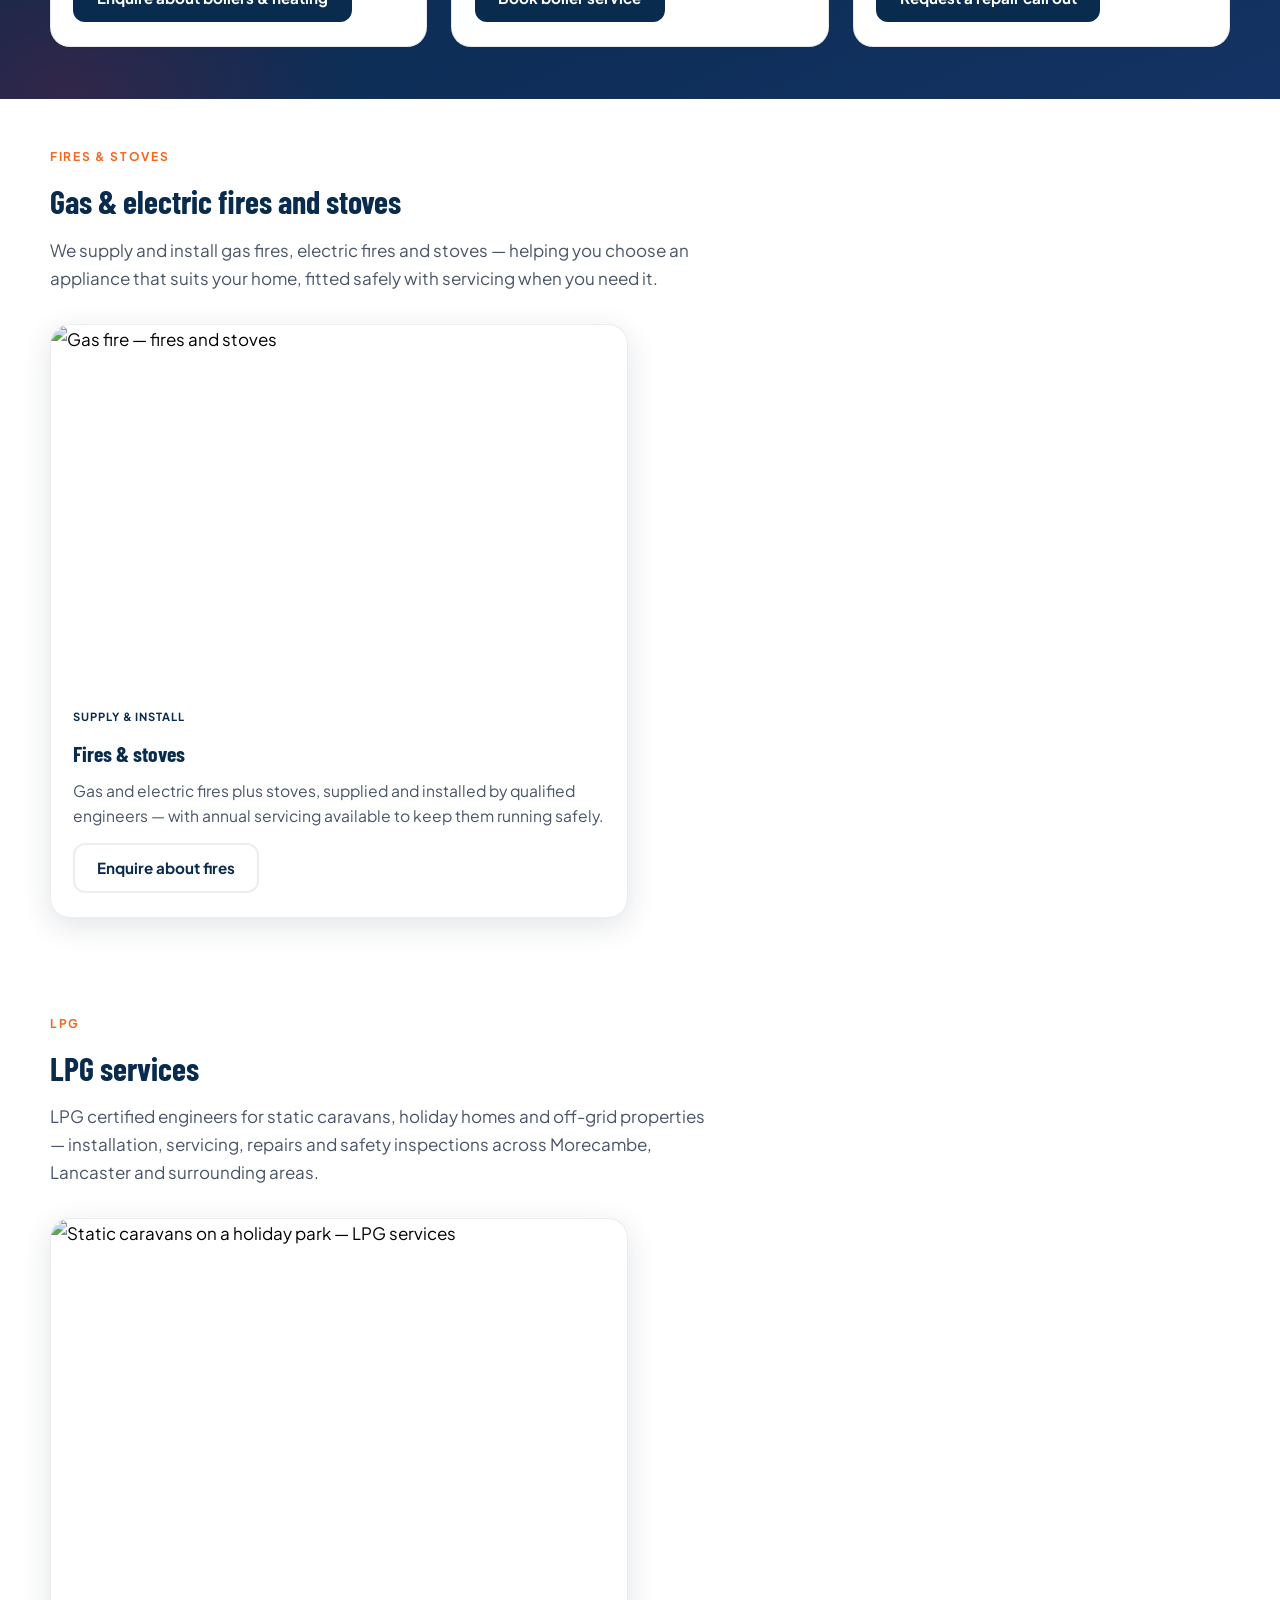
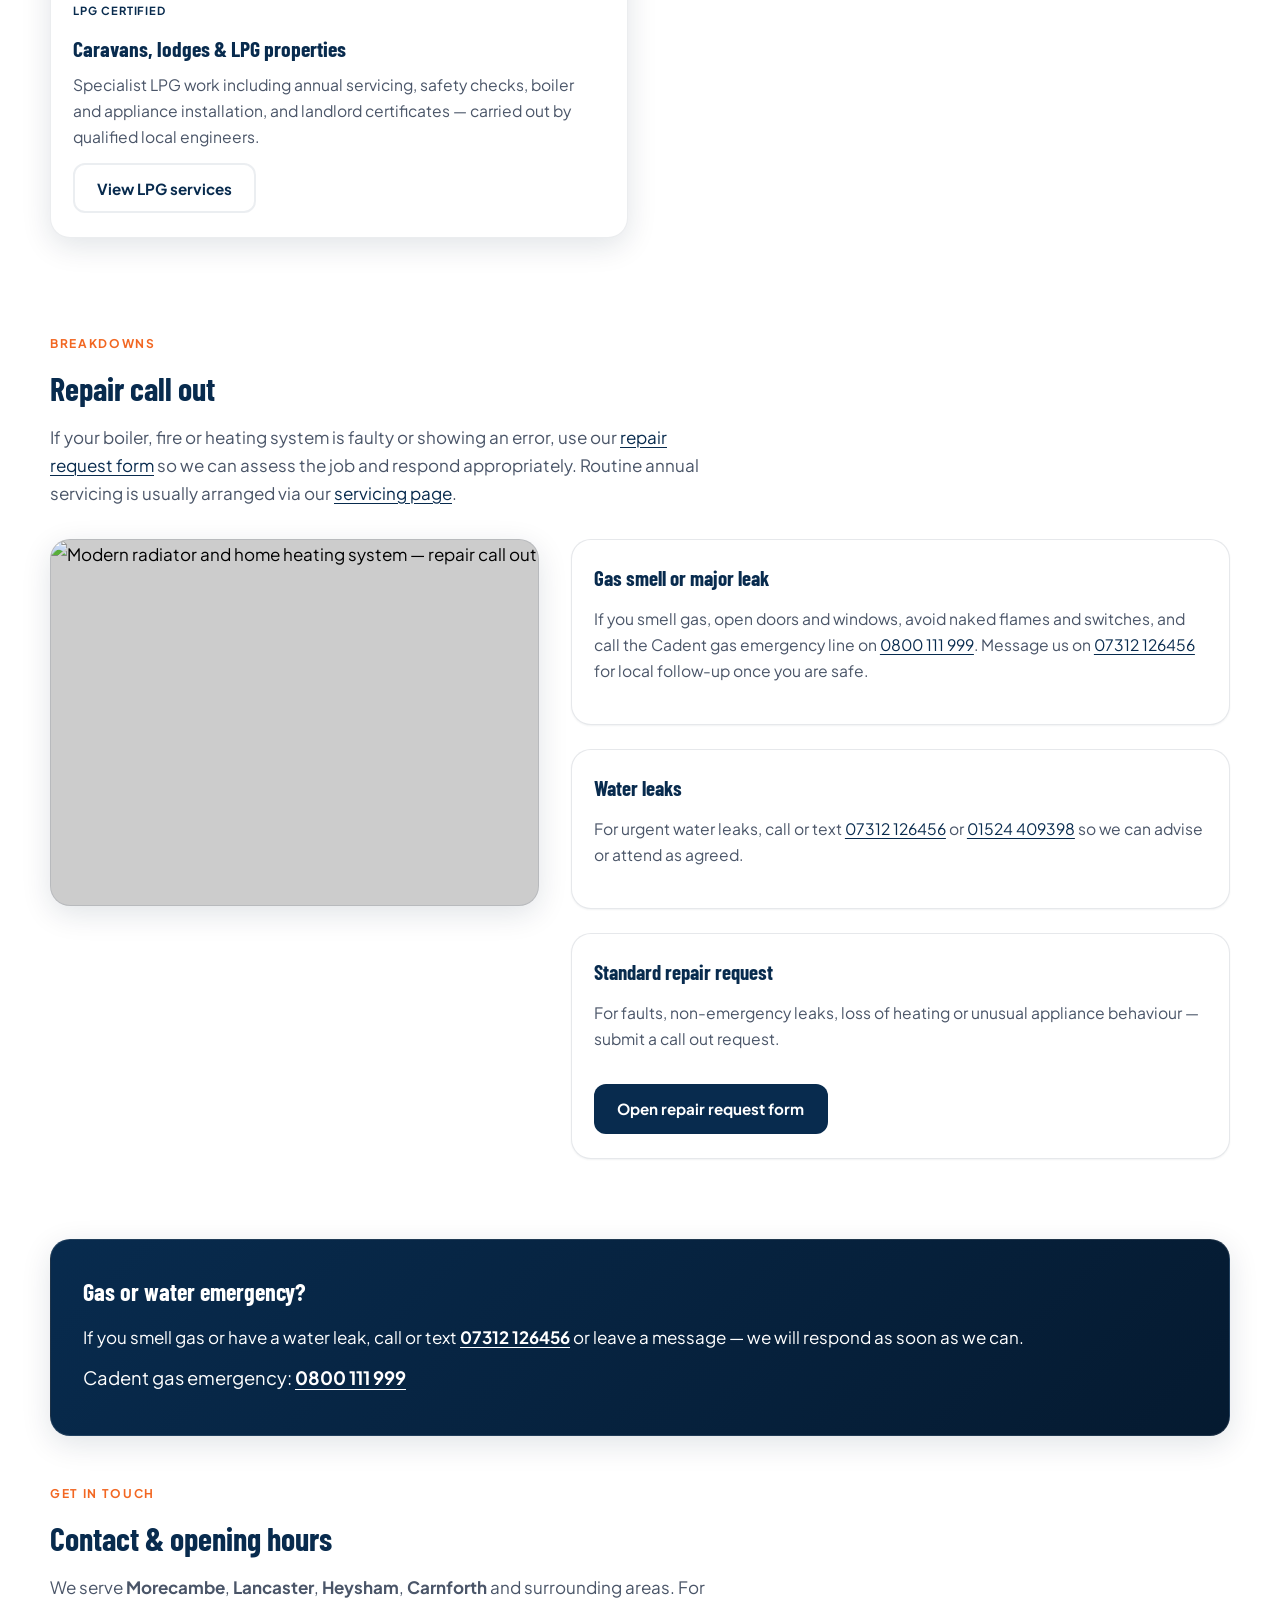
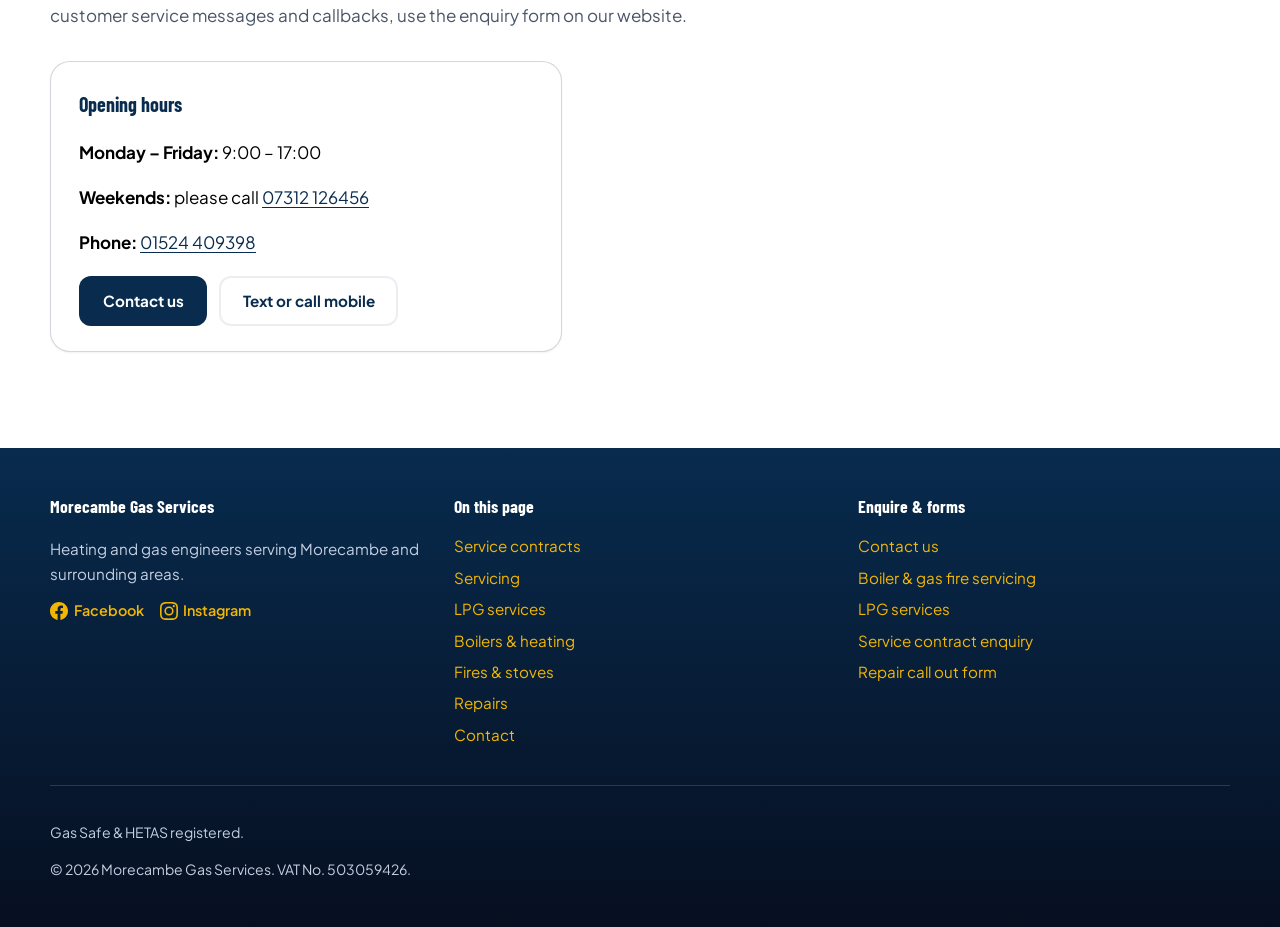
==== commit f5175a76: "Fix LPG page hero image, oversized icons, and social SVG sizing. Replace broken Unsplash URL with lo" ====
--- a/index.html
+++ b/index.html
@@ -397,10 +397,10 @@
           <article class="service-highlight">
             <div class="service-highlight__media">
               <img
-                src="https://images.unsplash.com/photo-1581094793769-97ae8e5c5f6b?auto=format&amp;fit=crop&amp;w=1200&amp;q=80"
+                src="https://images.unsplash.com/photo-1520250497591-112f2f40a3f4?auto=format&amp;fit=crop&amp;w=1200&amp;q=80"
                 width="600"
                 height="375"
-                alt="LPG gas cylinders — LPG services"
+                alt="Static caravans on a holiday park — LPG services"
                 loading="lazy"
                 decoding="async"
               />
@@ -505,11 +505,11 @@
             <p>Heating and gas engineers serving Morecambe and surrounding areas.</p>
             <div class="footer-social" aria-label="Social media">
               <a href="https://www.facebook.com/profile.php?id=61570738957869" target="_blank" rel="noopener noreferrer">
-                <svg viewBox="0 0 24 24" aria-hidden="true"><path d="M24 12.073c0-6.627-5.373-12-12-12s-12 5.373-12 12c0 5.99 4.388 10.954 10.125 11.854v-8.385H7.078v-3.47h3.047V9.43c0-3.007 1.792-4.669 4.533-4.669 1.312 0 2.686.235 2.686.235v2.953H15.83c-1.491 0-1.956.925-1.956 1.874v2.25h3.328l-.532 3.47h-2.796v8.385C19.612 23.027 24 18.062 24 12.073z"/></svg>
+                <svg width="18" height="18" viewBox="0 0 24 24" aria-hidden="true"><path d="M24 12.073c0-6.627-5.373-12-12-12s-12 5.373-12 12c0 5.99 4.388 10.954 10.125 11.854v-8.385H7.078v-3.47h3.047V9.43c0-3.007 1.792-4.669 4.533-4.669 1.312 0 2.686.235 2.686.235v2.953H15.83c-1.491 0-1.956.925-1.956 1.874v2.25h3.328l-.532 3.47h-2.796v8.385C19.612 23.027 24 18.062 24 12.073z"/></svg>
                 Facebook
               </a>
               <a href="https://www.instagram.com/morecambegasservices/" target="_blank" rel="noopener noreferrer">
-                <svg viewBox="0 0 24 24" aria-hidden="true"><path d="M12 2.163c3.204 0 3.584.012 4.85.07 3.252.148 4.771 1.691 4.919 4.919.058 1.265.069 1.645.069 4.849 0 3.205-.012 3.584-.069 4.849-.149 3.225-1.664 4.771-4.919 4.919-1.266.058-1.644.07-4.85.07-3.204 0-3.584-.012-4.849-.07-3.26-.149-4.771-1.699-4.919-4.92-.058-1.265-.07-1.644-.07-4.849 0-3.204.013-3.583.07-4.849.149-3.227 1.664-4.771 4.919-4.919 1.266-.057 1.645-.069 4.849-.069zM12 0C8.741 0 8.333.014 7.053.072 2.695.272.273 2.69.073 7.052.014 8.333 0 8.741 0 12c0 3.259.014 3.668.072 4.948.2 4.358 2.618 6.78 6.98 6.98C8.333 23.986 8.741 24 12 24c3.259 0 3.668-.014 4.948-.072 4.354-.2 6.782-2.618 6.979-6.98.059-1.28.073-1.689.073-4.948 0-3.259-.014-3.667-.072-4.947-.196-4.354-2.617-6.78-6.979-6.98C15.668.014 15.259 0 12 0zm0 5.838a6.162 6.162 0 1 0 0 12.324 6.162 6.162 0 0 0 0-12.324zM12 16a4 4 0 1 1 0-8 4 4 0 0 1 0 8zm6.406-11.845a1.44 1.44 0 1 0 0 2.881 1.44 1.44 0 0 0 0-2.881z"/></svg>
+                <svg width="18" height="18" viewBox="0 0 24 24" aria-hidden="true"><path d="M12 2.163c3.204 0 3.584.012 4.85.07 3.252.148 4.771 1.691 4.919 4.919.058 1.265.069 1.645.069 4.849 0 3.205-.012 3.584-.069 4.849-.149 3.225-1.664 4.771-4.919 4.919-1.266.058-1.644.07-4.85.07-3.204 0-3.584-.012-4.849-.07-3.26-.149-4.771-1.699-4.919-4.92-.058-1.265-.07-1.644-.07-4.849 0-3.204.013-3.583.07-4.849.149-3.227 1.664-4.771 4.919-4.919 1.266-.057 1.645-.069 4.849-.069zM12 0C8.741 0 8.333.014 7.053.072 2.695.272.273 2.69.073 7.052.014 8.333 0 8.741 0 12c0 3.259.014 3.668.072 4.948.2 4.358 2.618 6.78 6.98 6.98C8.333 23.986 8.741 24 12 24c3.259 0 3.668-.014 4.948-.072 4.354-.2 6.782-2.618 6.979-6.98.059-1.28.073-1.689.073-4.948 0-3.259-.014-3.667-.072-4.947-.196-4.354-2.617-6.78-6.979-6.98C15.668.014 15.259 0 12 0zm0 5.838a6.162 6.162 0 1 0 0 12.324 6.162 6.162 0 0 0 0-12.324zM12 16a4 4 0 1 1 0-8 4 4 0 0 1 0 8zm6.406-11.845a1.44 1.44 0 1 0 0 2.881 1.44 1.44 0 0 0 0-2.881z"/></svg>
                 Instagram
               </a>
             </div>
--- a/styles.css
+++ b/styles.css
@@ -1523,29 +1523,45 @@
 }
 
 .hero-cert-badges img {
-  height: 56px;
+  display: block;
+  height: 44px;
   width: auto;
-  max-width: 160px;
+  max-width: 140px;
+  max-height: 44px;
   object-fit: contain;
   filter: drop-shadow(0 2px 8px rgba(0, 0, 0, 0.2));
 }
 
 .hero-cert-badges .hero-cert-badge--gas-safe {
-  height: 52px;
-  max-width: min(240px, 72vw);
+  height: 40px;
+  max-width: 160px;
+  max-height: 40px;
   background: #ffed00;
   border-radius: 4px;
-  padding: 0.2rem 0.35rem;
+  padding: 0.15rem 0.3rem;
+}
+
+.hero-cert-badges .hero-cert-badge--lpg {
+  height: 40px;
+  max-width: 120px;
+  max-height: 40px;
 }
 
 @media (min-width: 768px) {
   .hero-cert-badges img {
-    height: 64px;
+    height: 48px;
+    max-height: 48px;
   }
 
   .hero-cert-badges .hero-cert-badge--gas-safe {
-    height: 60px;
-    max-width: 280px;
+    height: 44px;
+    max-width: 180px;
+    max-height: 44px;
+  }
+
+  .hero-cert-badges .hero-cert-badge--lpg {
+    height: 44px;
+    max-height: 44px;
   }
 }
 
@@ -1575,19 +1591,26 @@
 
 .service-icon-card__icon {
   flex-shrink: 0;
-  width: 2.75rem;
-  height: 2.75rem;
+  width: 2.5rem;
+  height: 2.5rem;
+  min-width: 2.5rem;
+  min-height: 2.5rem;
   display: flex;
   align-items: center;
   justify-content: center;
   border-radius: 10px;
   background: var(--color-accent-soft);
   color: var(--brand-orange);
+  overflow: hidden;
 }
 
 .service-icon-card__icon svg {
-  width: 1.5rem;
-  height: 1.5rem;
+  display: block;
+  width: 1.25rem;
+  height: 1.25rem;
+  max-width: 1.25rem;
+  max-height: 1.25rem;
+  flex-shrink: 0;
 }
 
 .service-icon-card h3 {
@@ -1759,20 +1782,26 @@
 .footer-social {
   display: flex;
   flex-wrap: wrap;
-  gap: 0.75rem 1.25rem;
+  gap: 0.5rem 1rem;
   margin-top: 0.75rem;
 }
 
 .footer-social a {
   display: inline-flex;
   align-items: center;
-  gap: 0.4rem;
+  gap: 0.35rem;
   font-weight: 600;
-}
-
-.footer-social svg {
-  width: 1.15rem;
-  height: 1.15rem;
+  font-size: 0.9rem;
+  line-height: 1.2;
+}
+
+.footer-social a svg {
+  display: block;
+  width: 18px;
+  height: 18px;
+  max-width: 18px;
+  max-height: 18px;
+  flex-shrink: 0;
   fill: currentColor;
 }
 
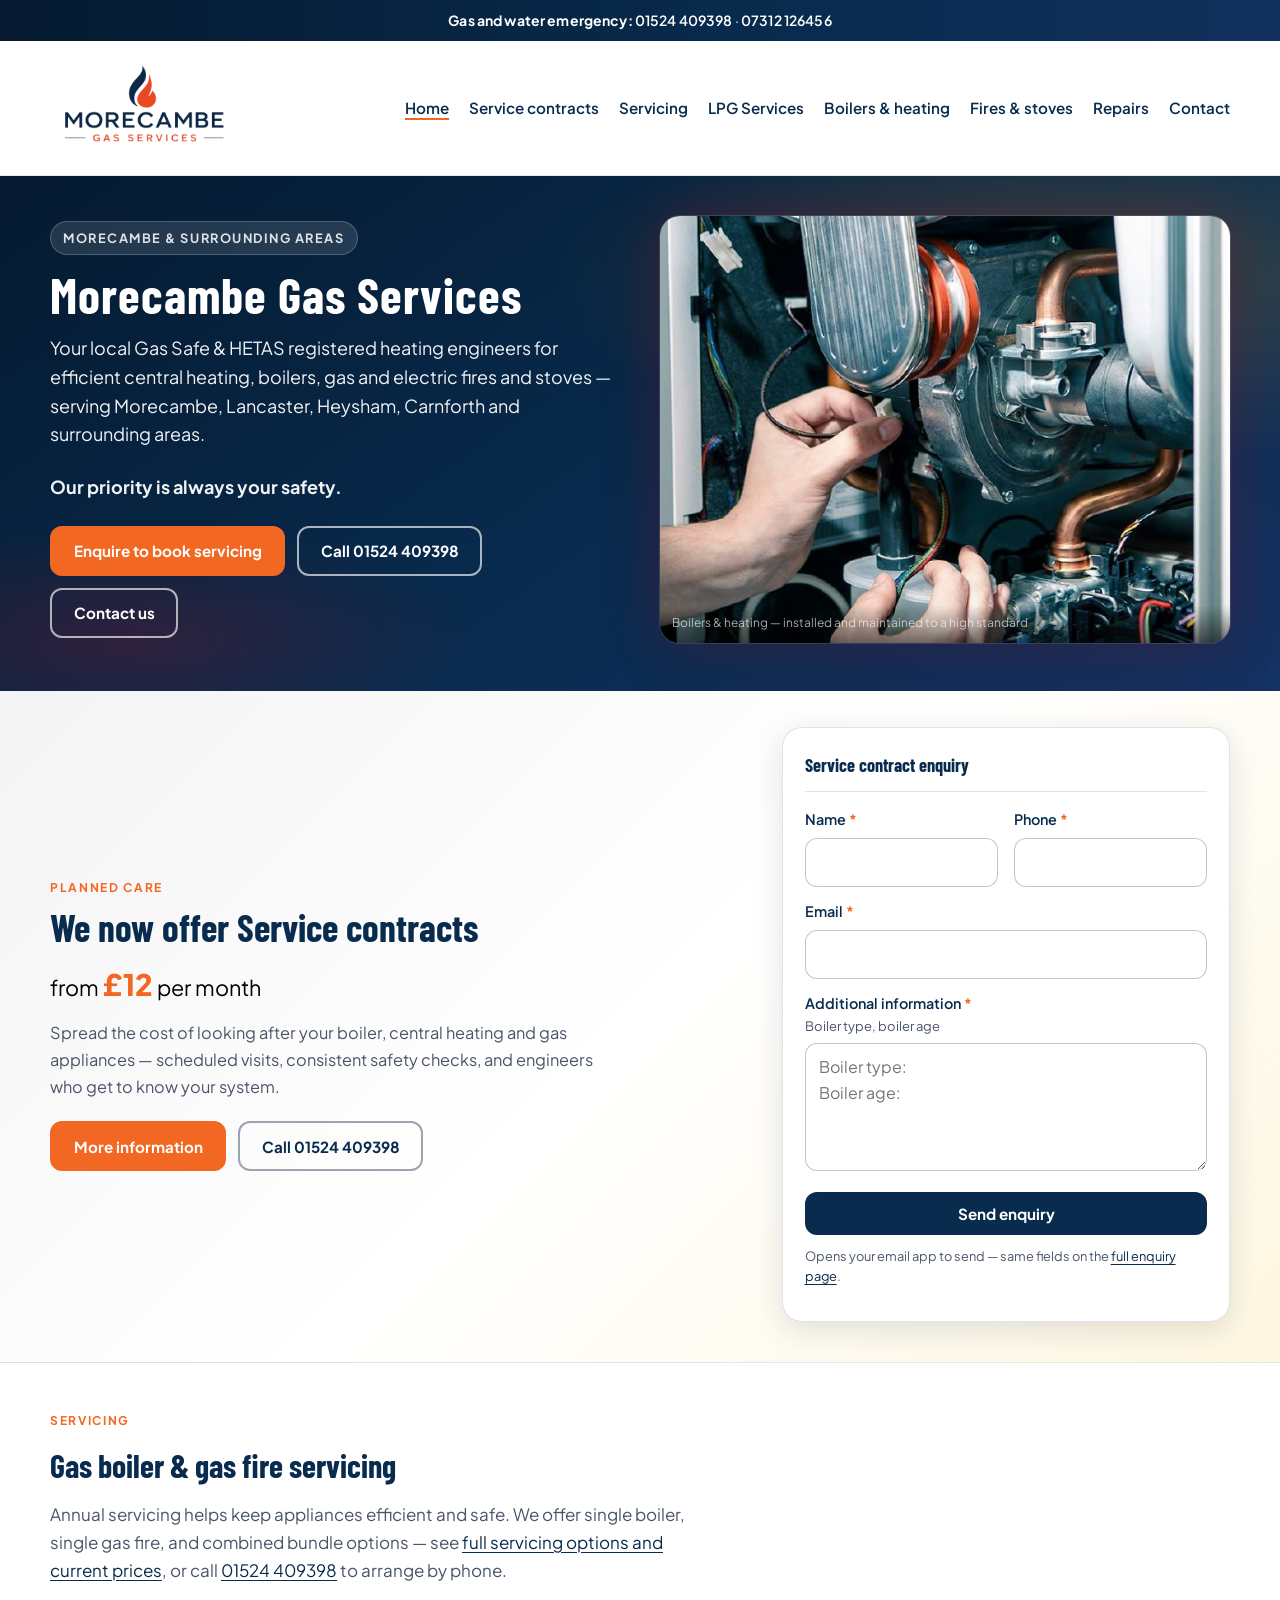
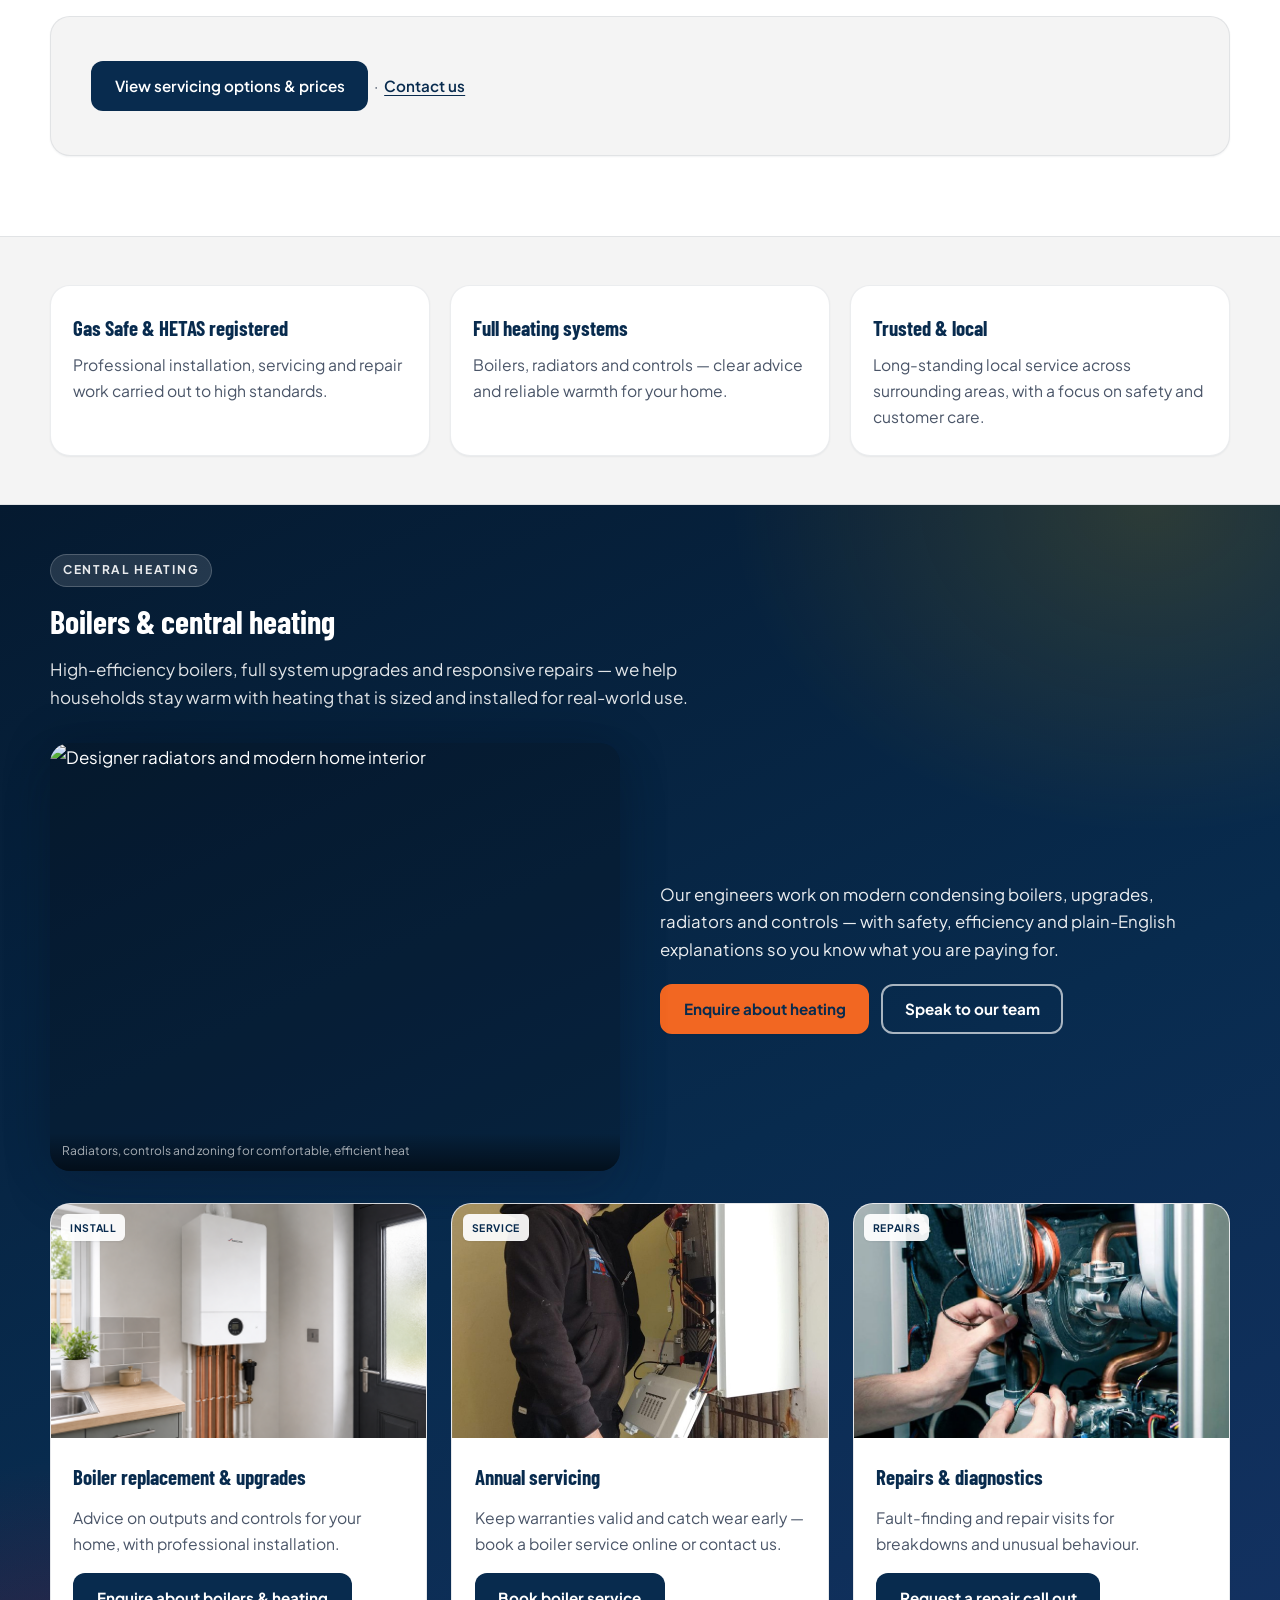
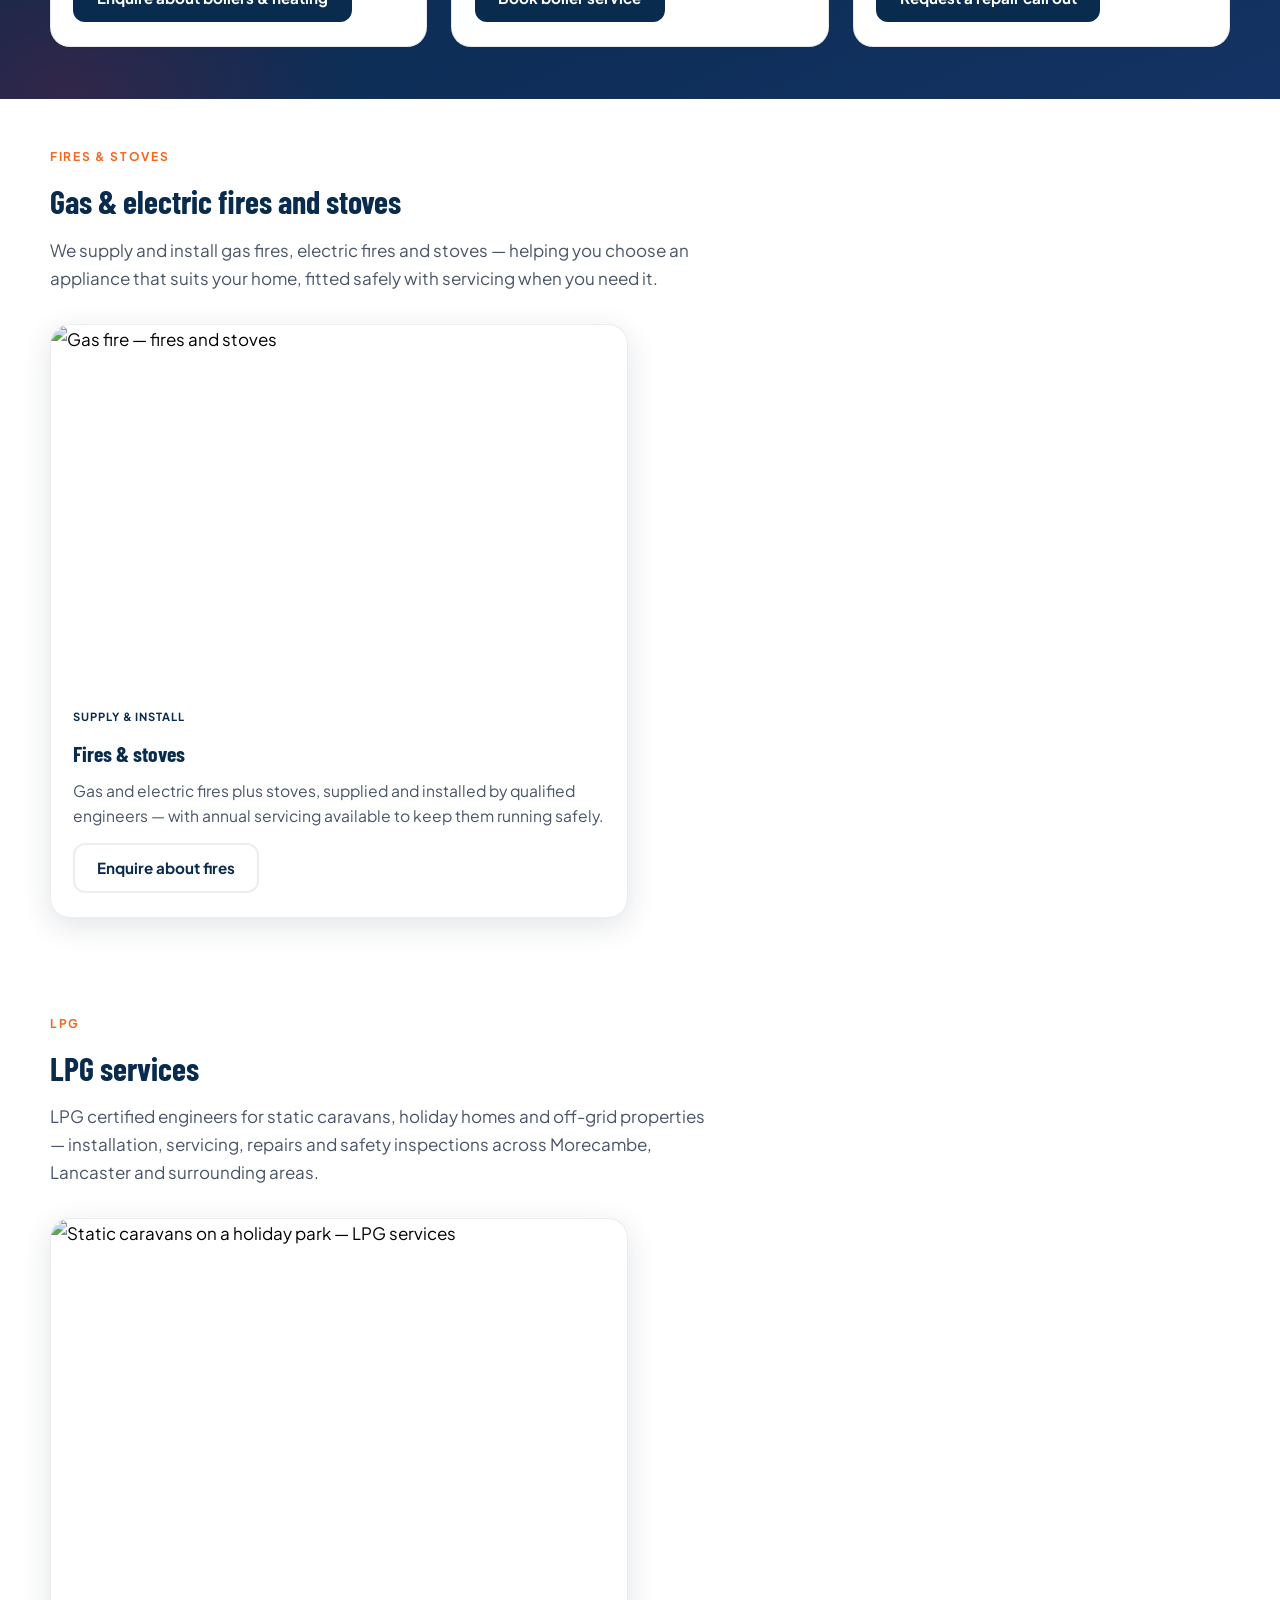
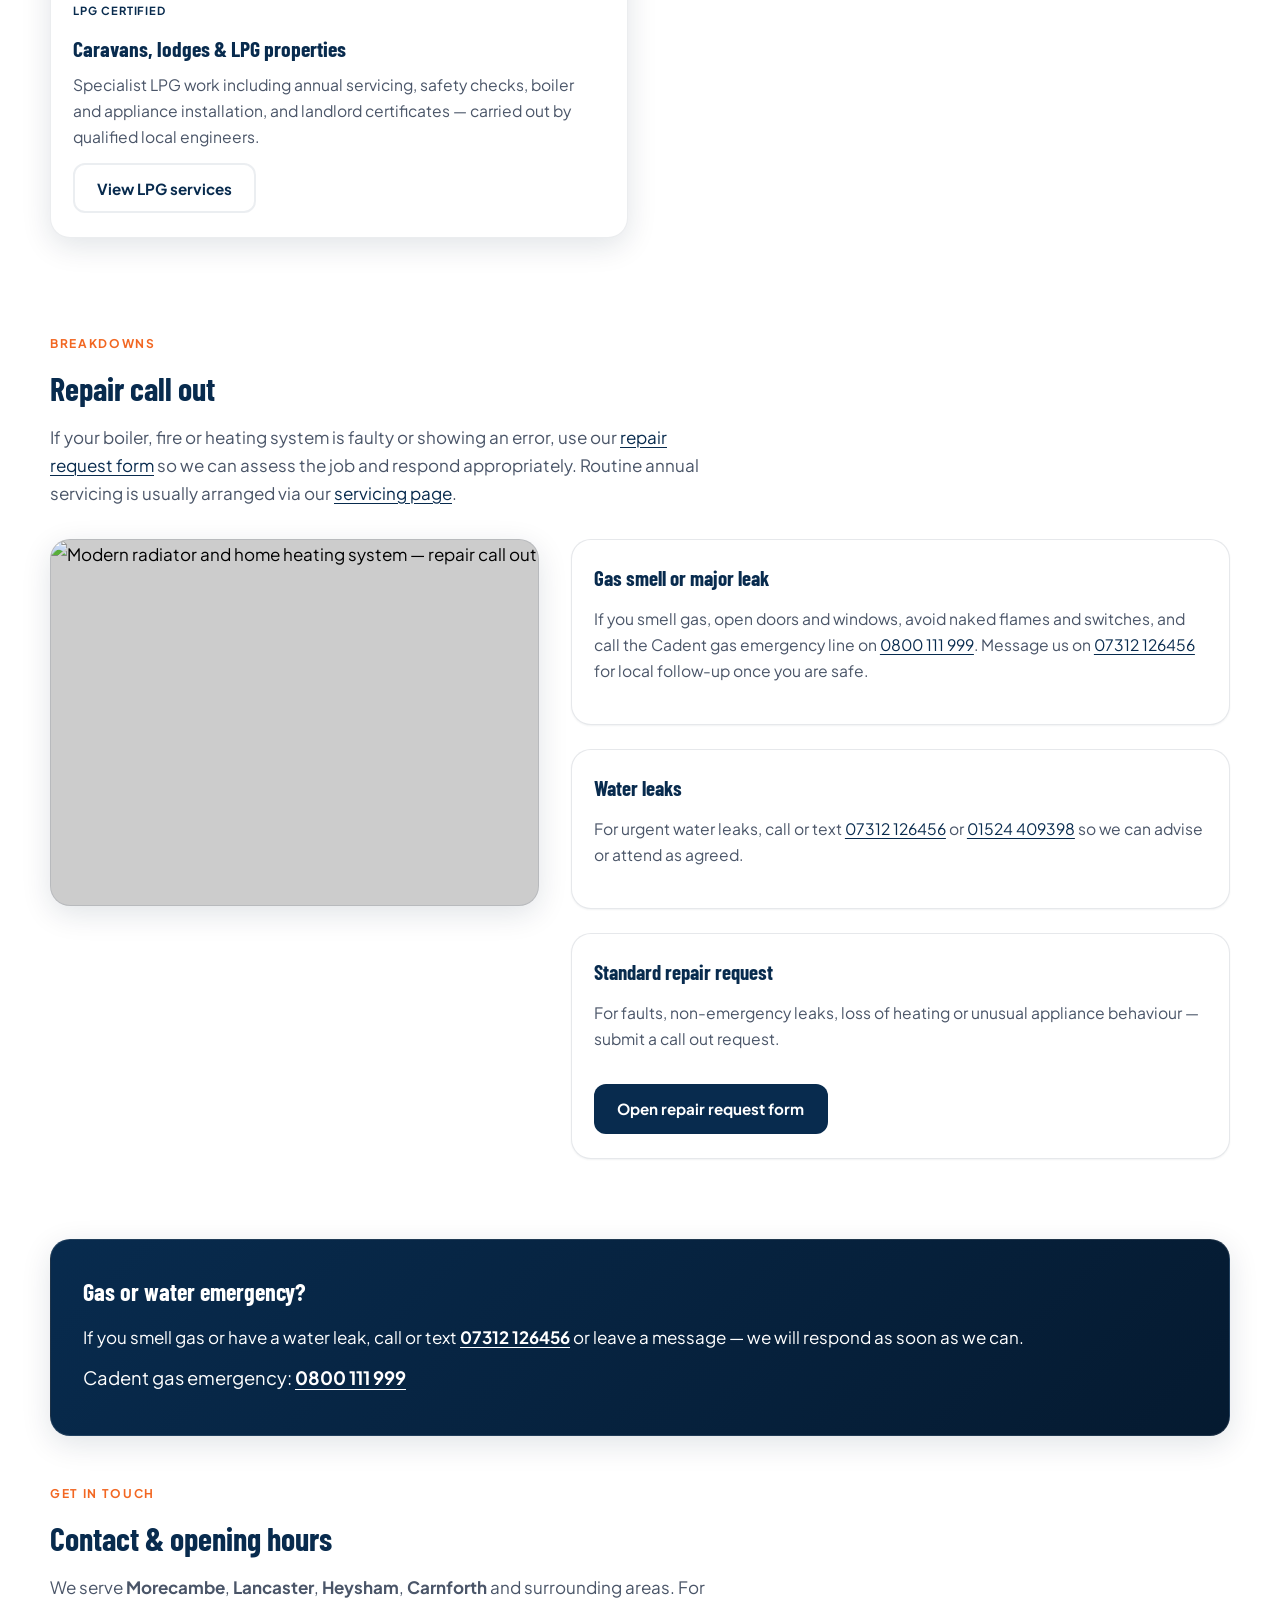
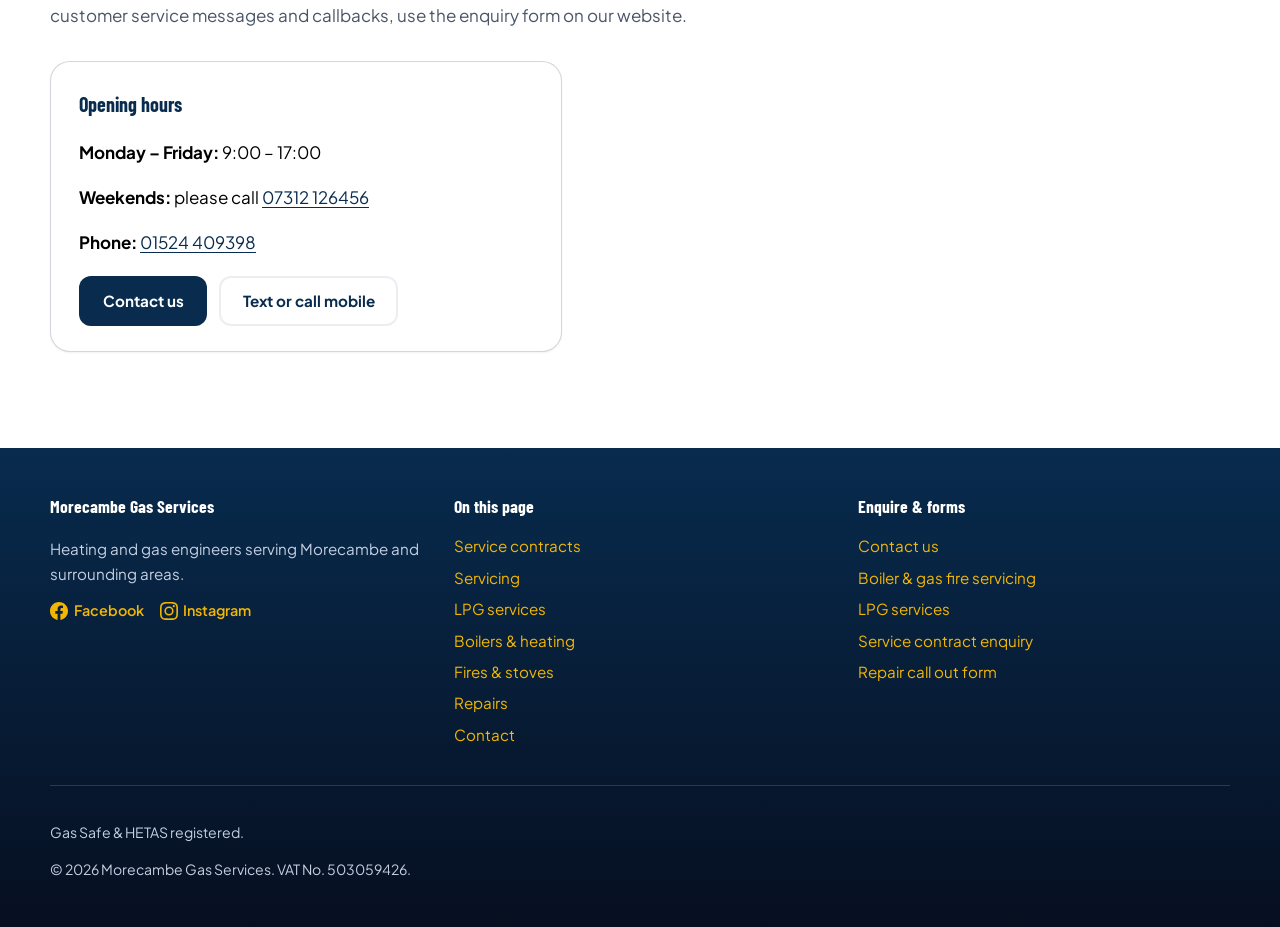
==== commit 2f891522: "Update LPG card to static caravan image and use engineer photo for annual servicing Co-authored-by: " ====
--- a/index.html
+++ b/index.html
@@ -318,10 +318,10 @@
               <div class="card__thumb">
                 <span class="card__thumb-badge">Service</span>
                 <img
-                  src="images/boiler-annual-service.png"
-                  width="1536"
-                  height="1024"
-                  alt="Engineer using a flue gas analyser to service an open gas boiler"
+                  src="images/annual-service-engineer.png"
+                  width="720"
+                  height="960"
+                  alt="Gas engineer servicing a wall-mounted boiler during an annual service"
                   loading="lazy"
                   decoding="async"
                 />
@@ -397,7 +397,7 @@
           <article class="service-highlight">
             <div class="service-highlight__media">
               <img
-                src="https://images.unsplash.com/photo-1520250497591-112f2f40a3f4?auto=format&amp;fit=crop&amp;w=1200&amp;q=80"
+                src="https://images.unsplash.com/photo-1750698242388-51627cb26a4c?auto=format&amp;fit=crop&amp;w=1200&amp;q=80"
                 width="600"
                 height="375"
                 alt="Static caravans on a holiday park — LPG services"
--- a/styles.css
+++ b/styles.css
@@ -1506,62 +1506,58 @@
   scroll-margin-top: 8rem;
 }
 
-/* LPG page — hero badges */
-.hero-cert-badges {
+/* Footer certification badges */
+.footer-cert-badges {
   display: flex;
   flex-wrap: wrap;
   align-items: center;
+  justify-content: center;
   gap: 1rem 1.25rem;
-  margin-top: 1.75rem;
-  padding-top: 1.25rem;
-  border-top: 1px solid rgba(255, 255, 255, 0.2);
-}
-
-.hero-cert-badges a {
+  margin-bottom: 1.25rem;
+  padding-bottom: 1.25rem;
+  border-bottom: 1px solid rgba(255, 255, 255, 0.15);
+}
+
+.footer-cert-badges a {
   display: block;
   text-decoration: none;
 }
 
-.hero-cert-badges img {
+.footer-cert-badges img {
   display: block;
-  height: 44px;
+  height: 40px;
   width: auto;
-  max-width: 140px;
-  max-height: 44px;
-  object-fit: contain;
-  filter: drop-shadow(0 2px 8px rgba(0, 0, 0, 0.2));
-}
-
-.hero-cert-badges .hero-cert-badge--gas-safe {
-  height: 40px;
   max-width: 160px;
   max-height: 40px;
+  object-fit: contain;
+}
+
+.footer-cert-badges .footer-cert-badge--gas-safe {
   background: #ffed00;
   border-radius: 4px;
   padding: 0.15rem 0.3rem;
 }
 
-.hero-cert-badges .hero-cert-badge--lpg {
-  height: 40px;
-  max-width: 120px;
-  max-height: 40px;
+.footer-cert-badges .footer-cert-badge--lpg {
+  max-width: 140px;
+  background: #fff;
+  border-radius: 4px;
+  padding: 0.15rem 0.35rem;
+  box-shadow: 0 2px 8px rgba(0, 0, 0, 0.2);
 }
 
 @media (min-width: 768px) {
-  .hero-cert-badges img {
-    height: 48px;
-    max-height: 48px;
-  }
-
-  .hero-cert-badges .hero-cert-badge--gas-safe {
-    height: 44px;
-    max-width: 180px;
-    max-height: 44px;
-  }
-
-  .hero-cert-badges .hero-cert-badge--lpg {
+  .footer-cert-badges img {
     height: 44px;
     max-height: 44px;
+  }
+
+  .footer-cert-badges .footer-cert-badge--gas-safe {
+    max-width: 180px;
+  }
+
+  .footer-cert-badges .footer-cert-badge--lpg {
+    max-width: 160px;
   }
 }
 
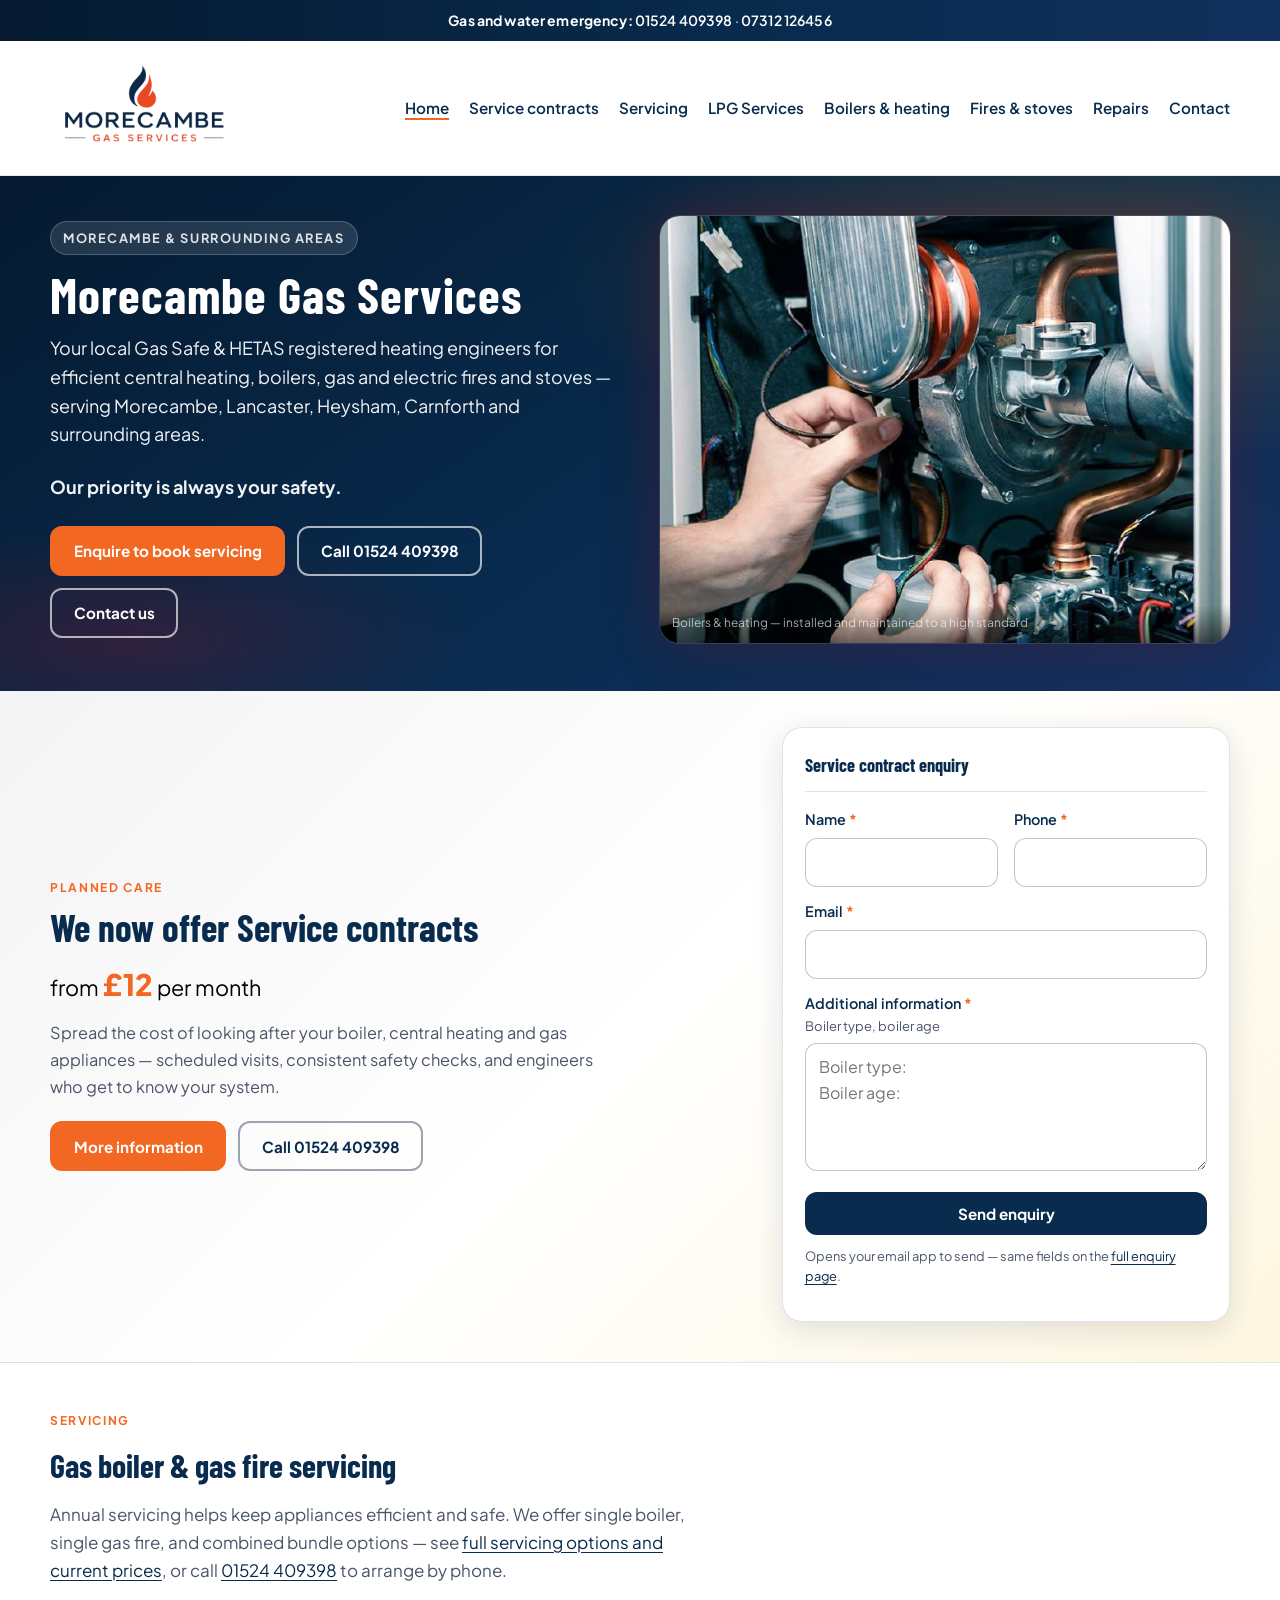
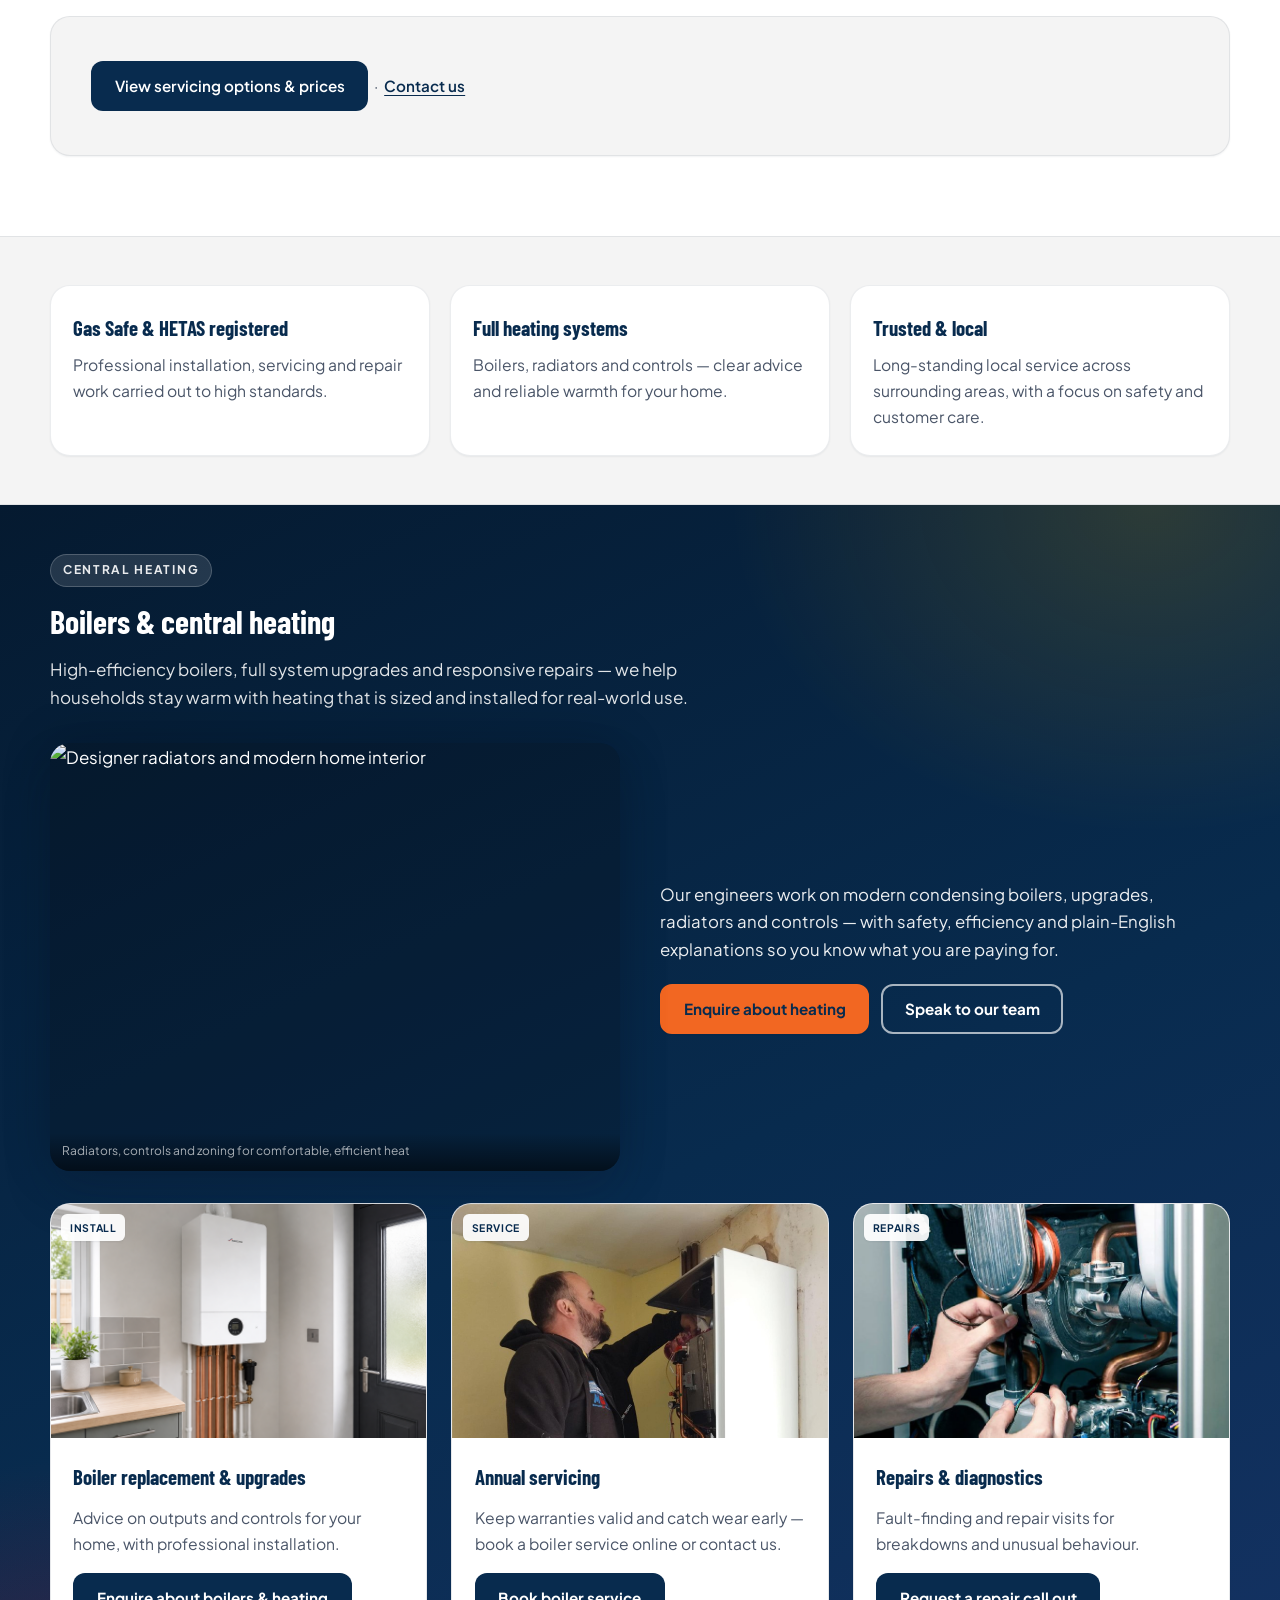
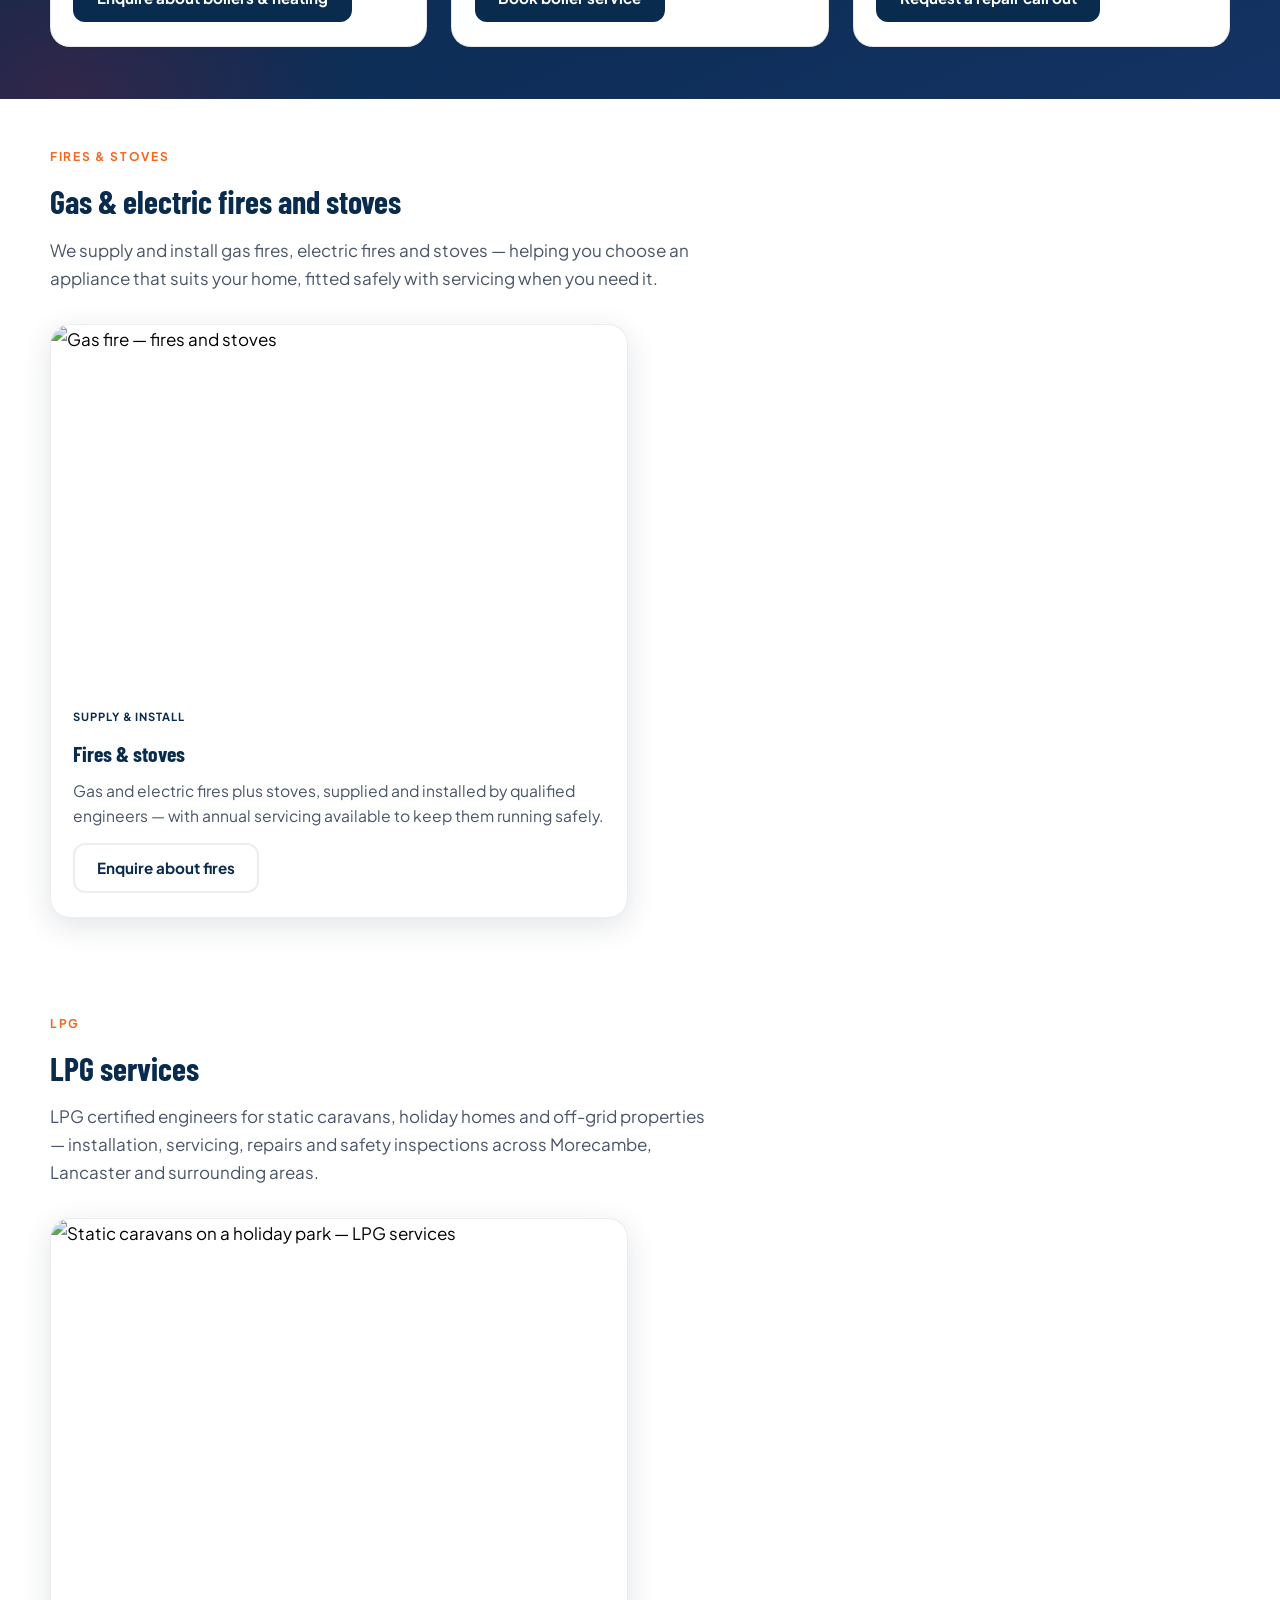
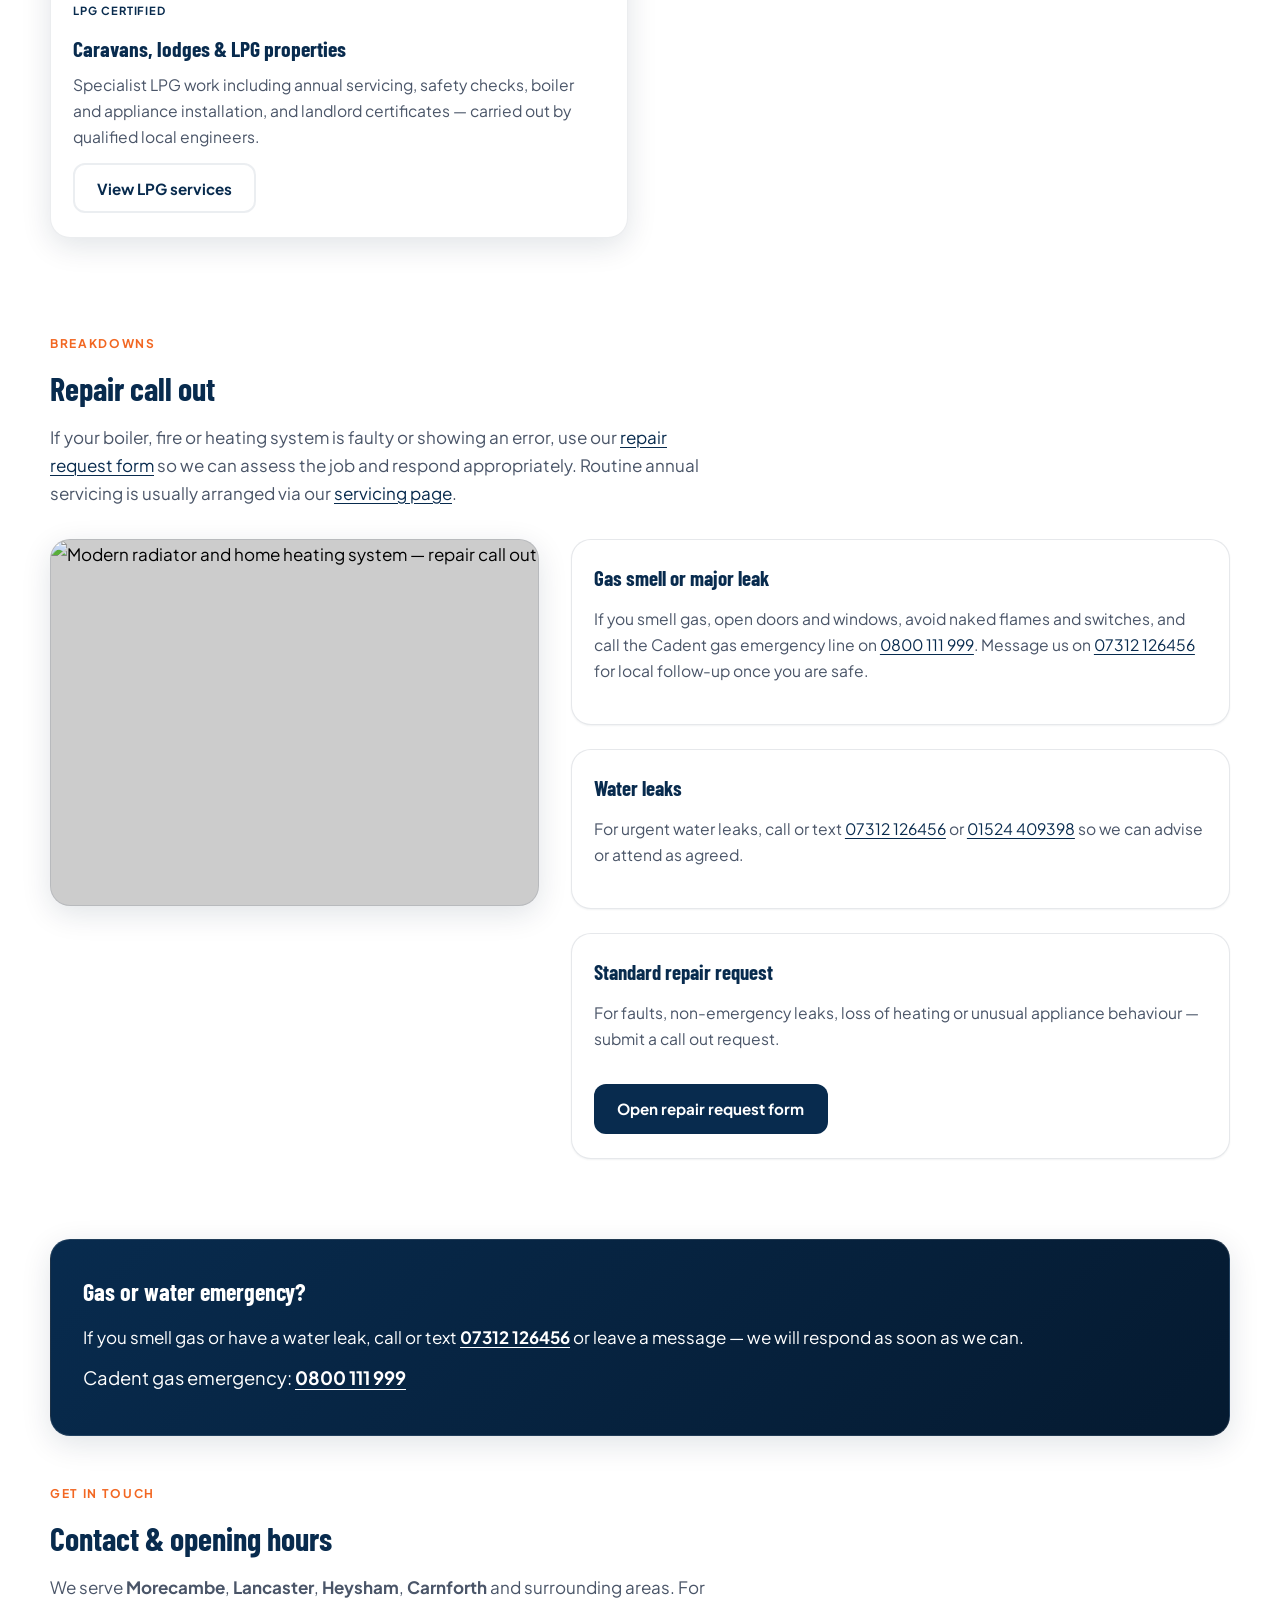
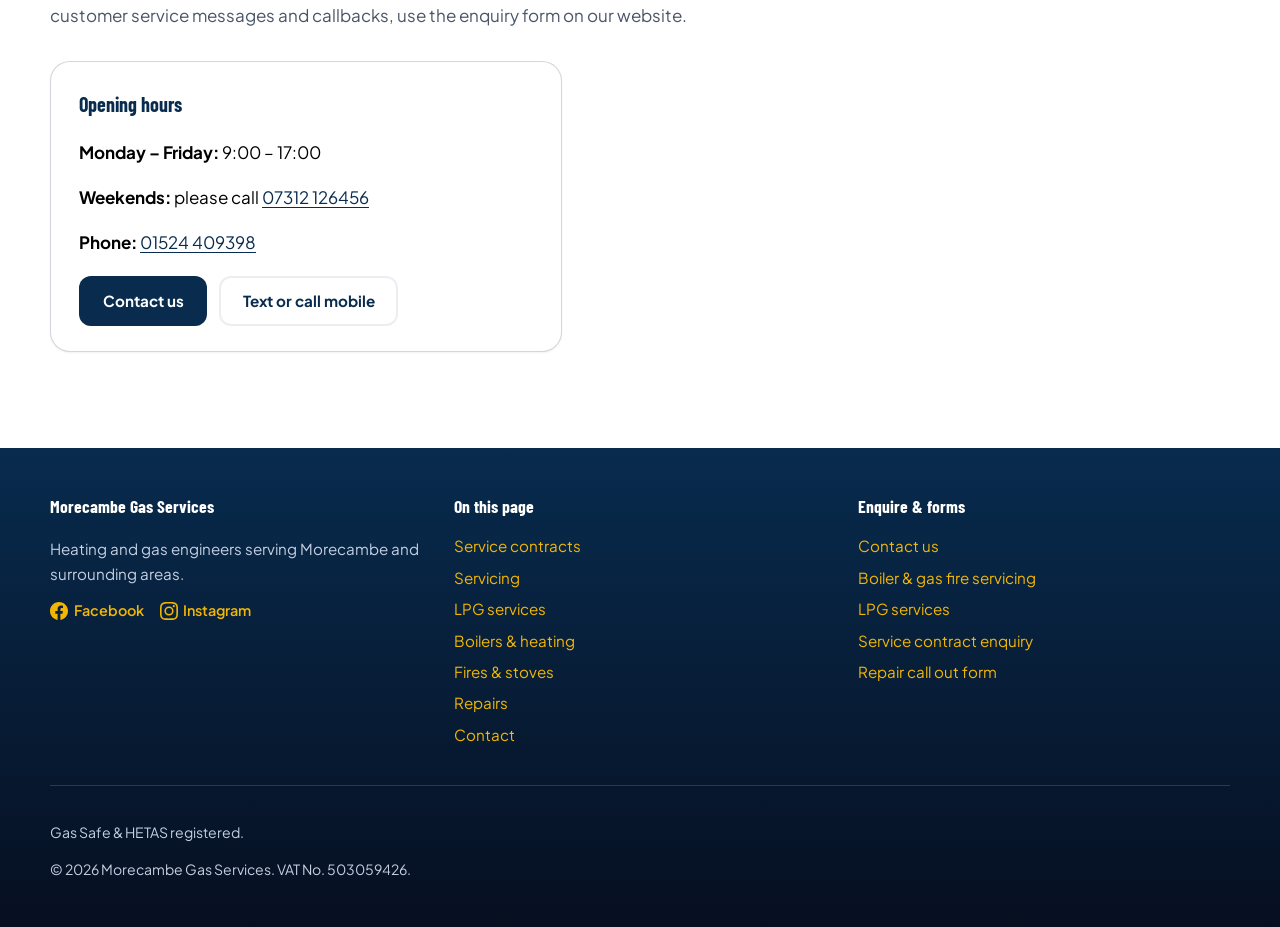
==== commit c33d75cc: "Anchor annual servicing image to top so engineer's head is visible Co-authored-by: Cursor <cursorage" ====
--- a/index.html
+++ b/index.html
@@ -322,6 +322,7 @@
                   width="720"
                   height="960"
                   alt="Gas engineer servicing a wall-mounted boiler during an annual service"
+                  style="object-position: center top;"
                   loading="lazy"
                   decoding="async"
                 />
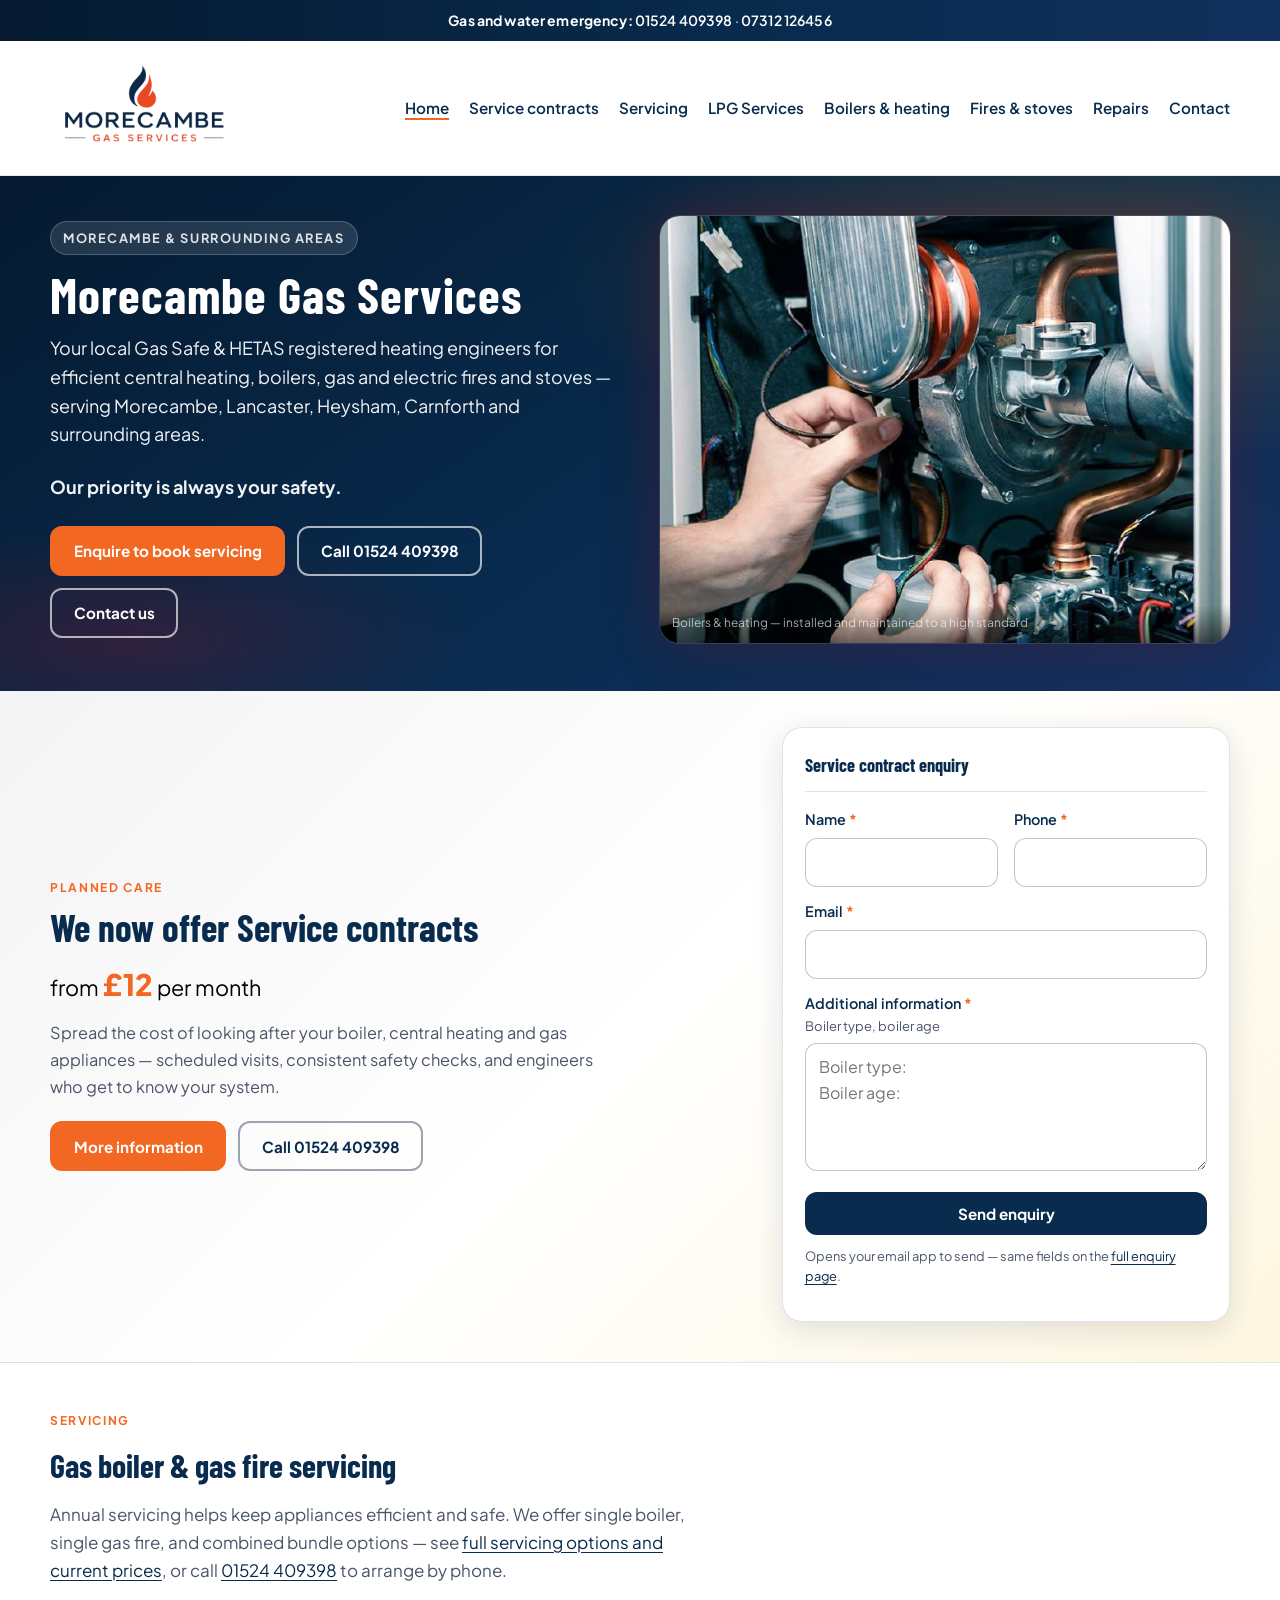
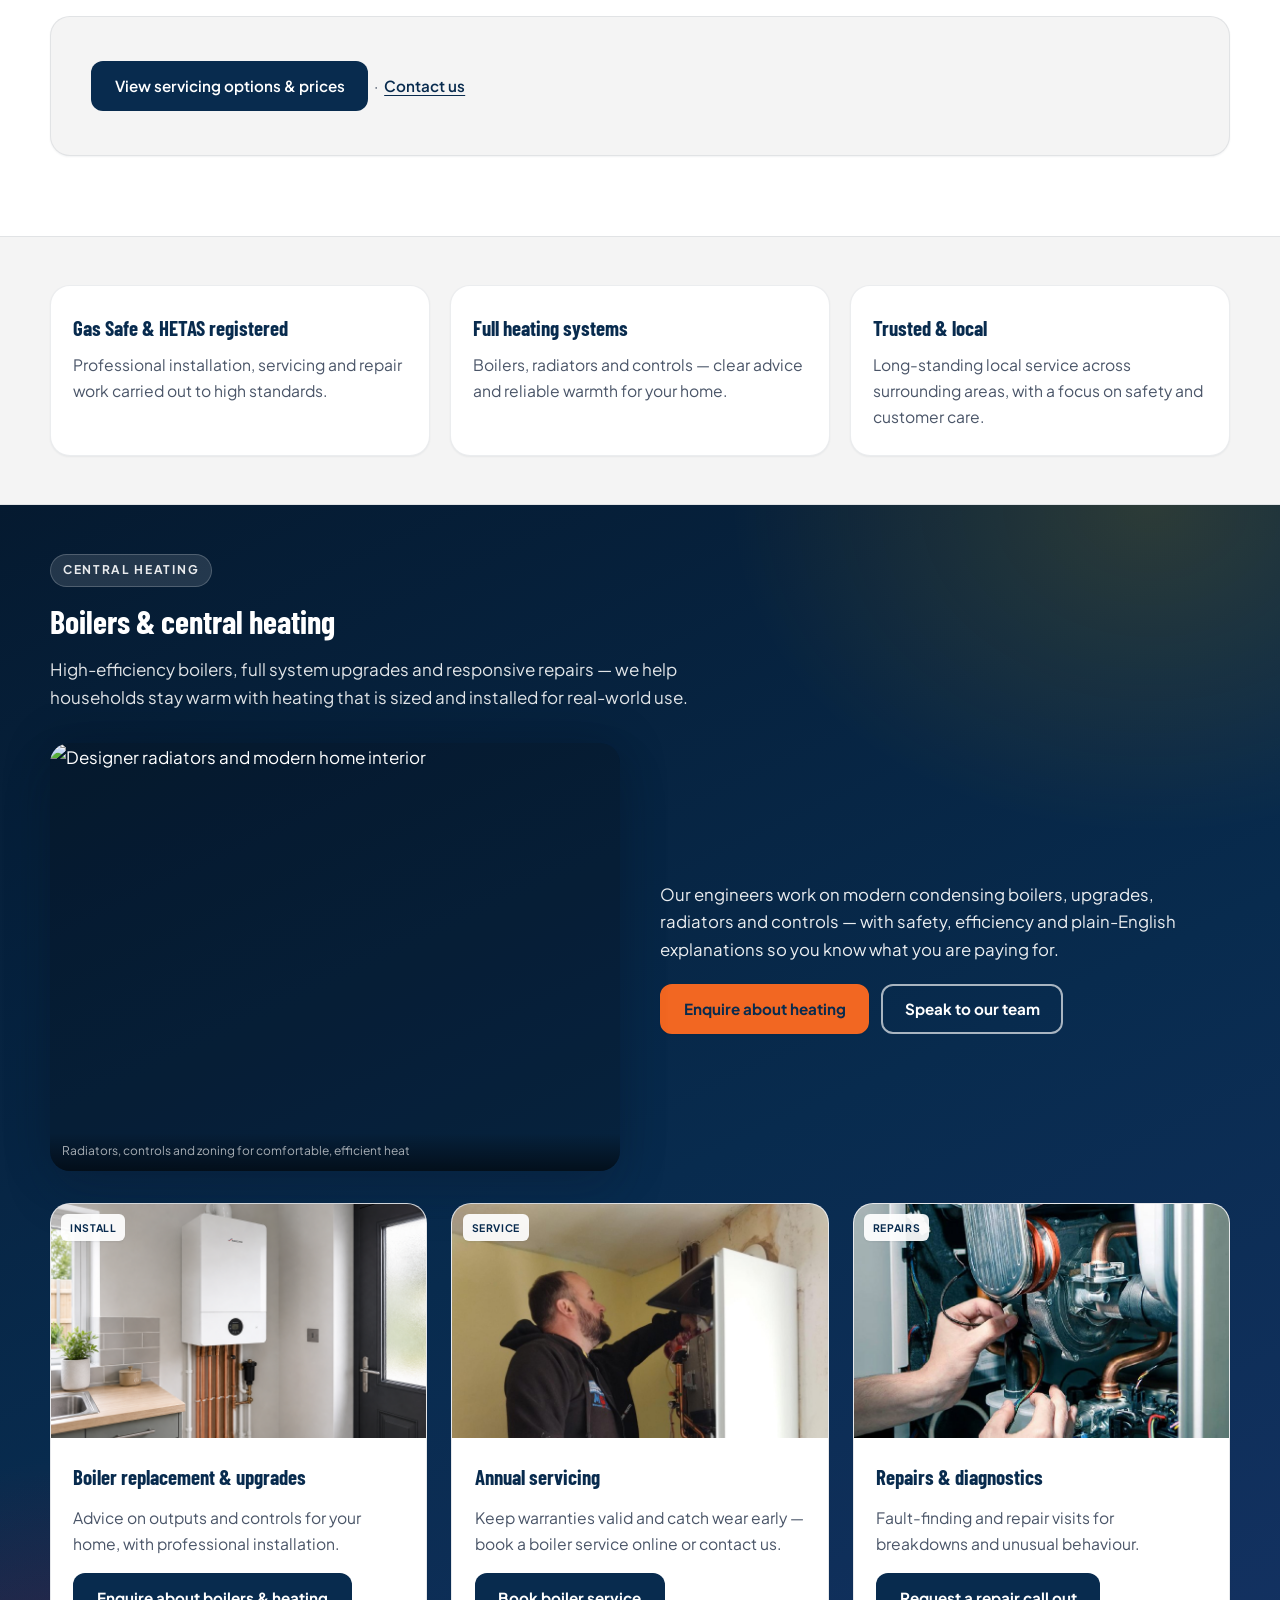
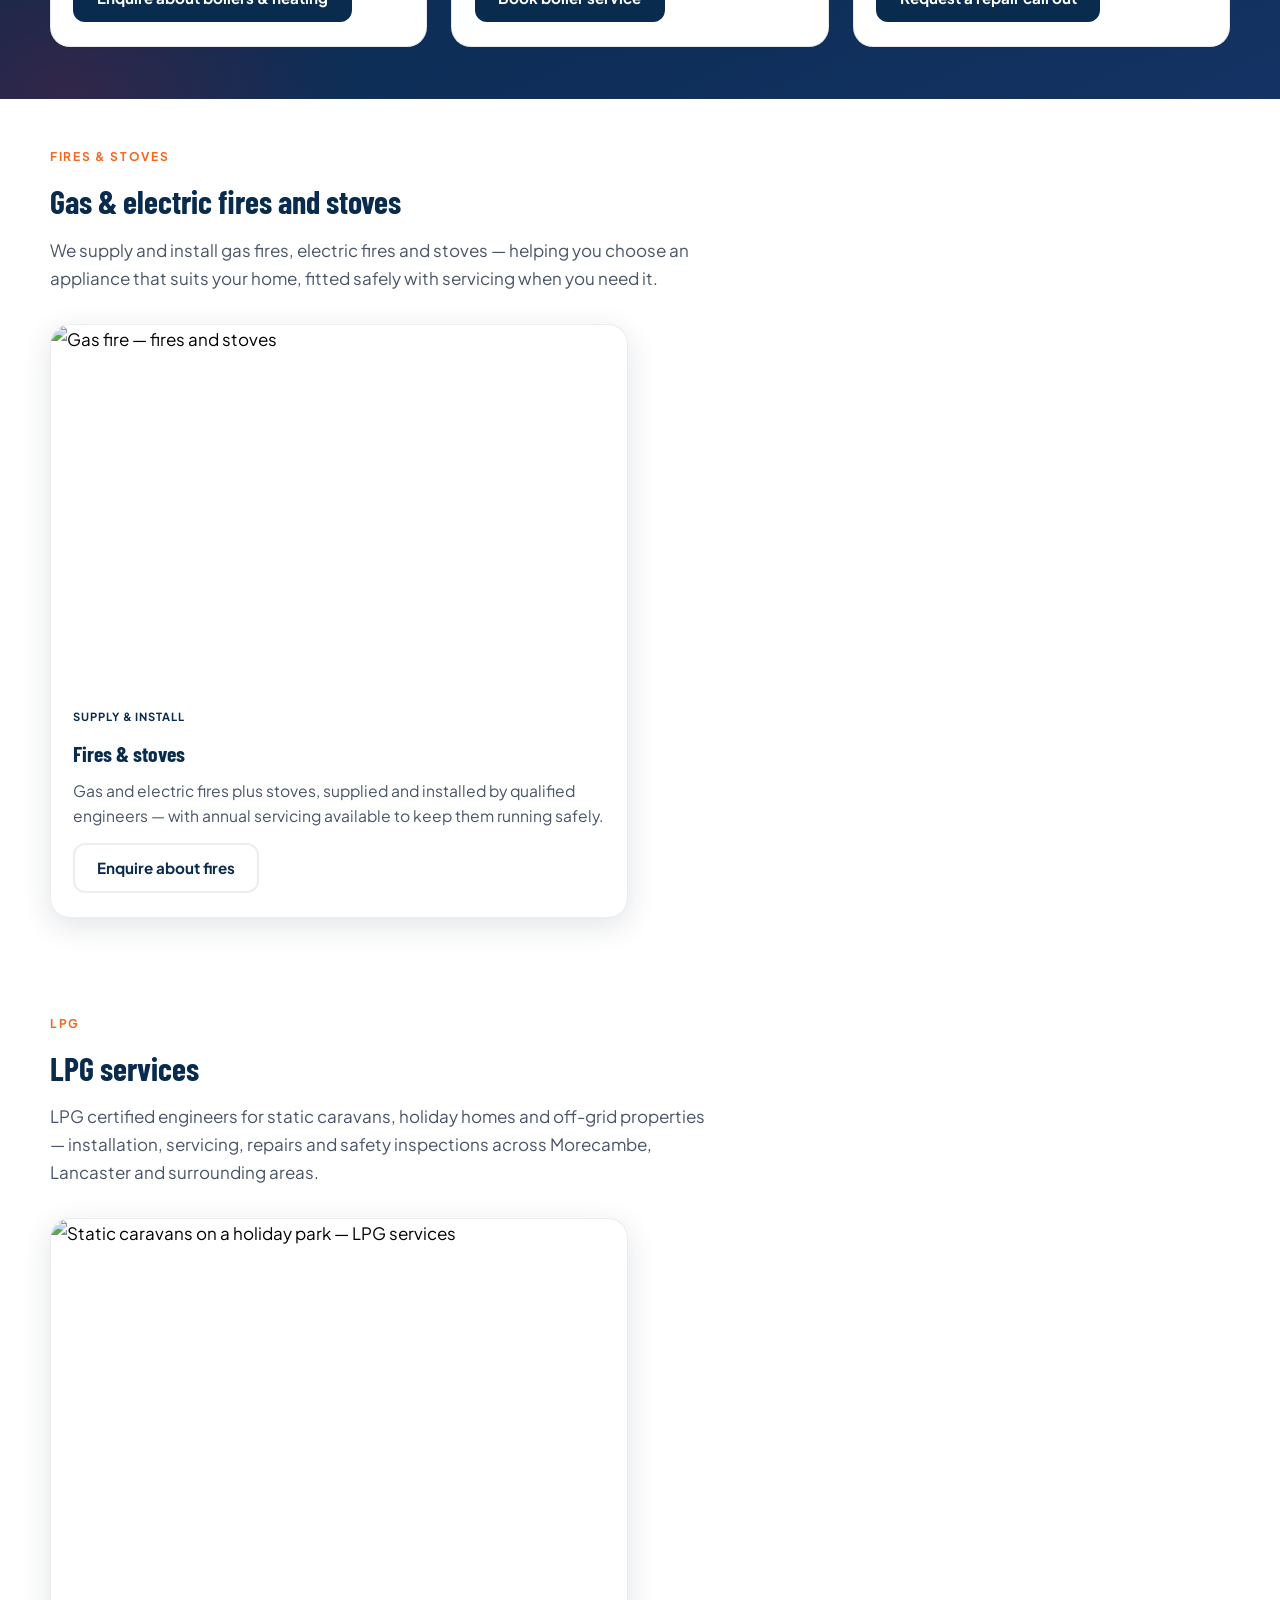
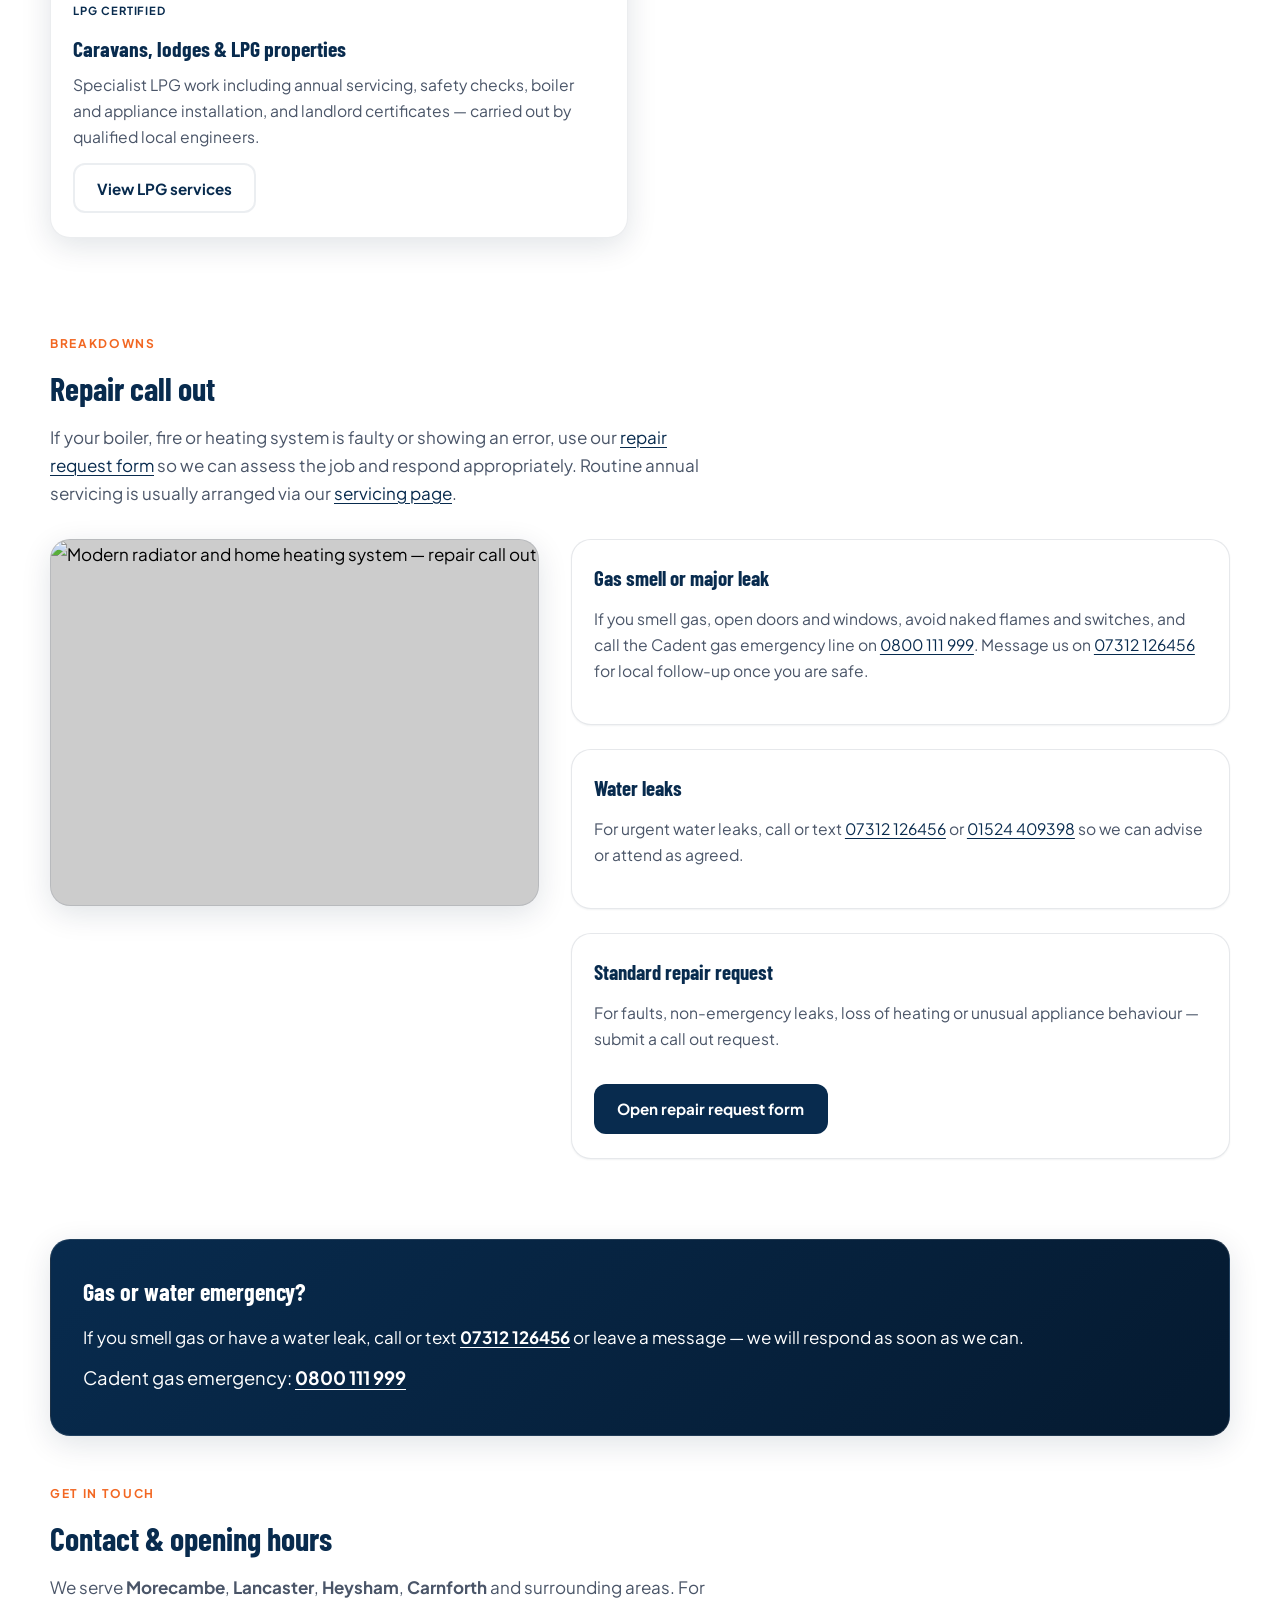
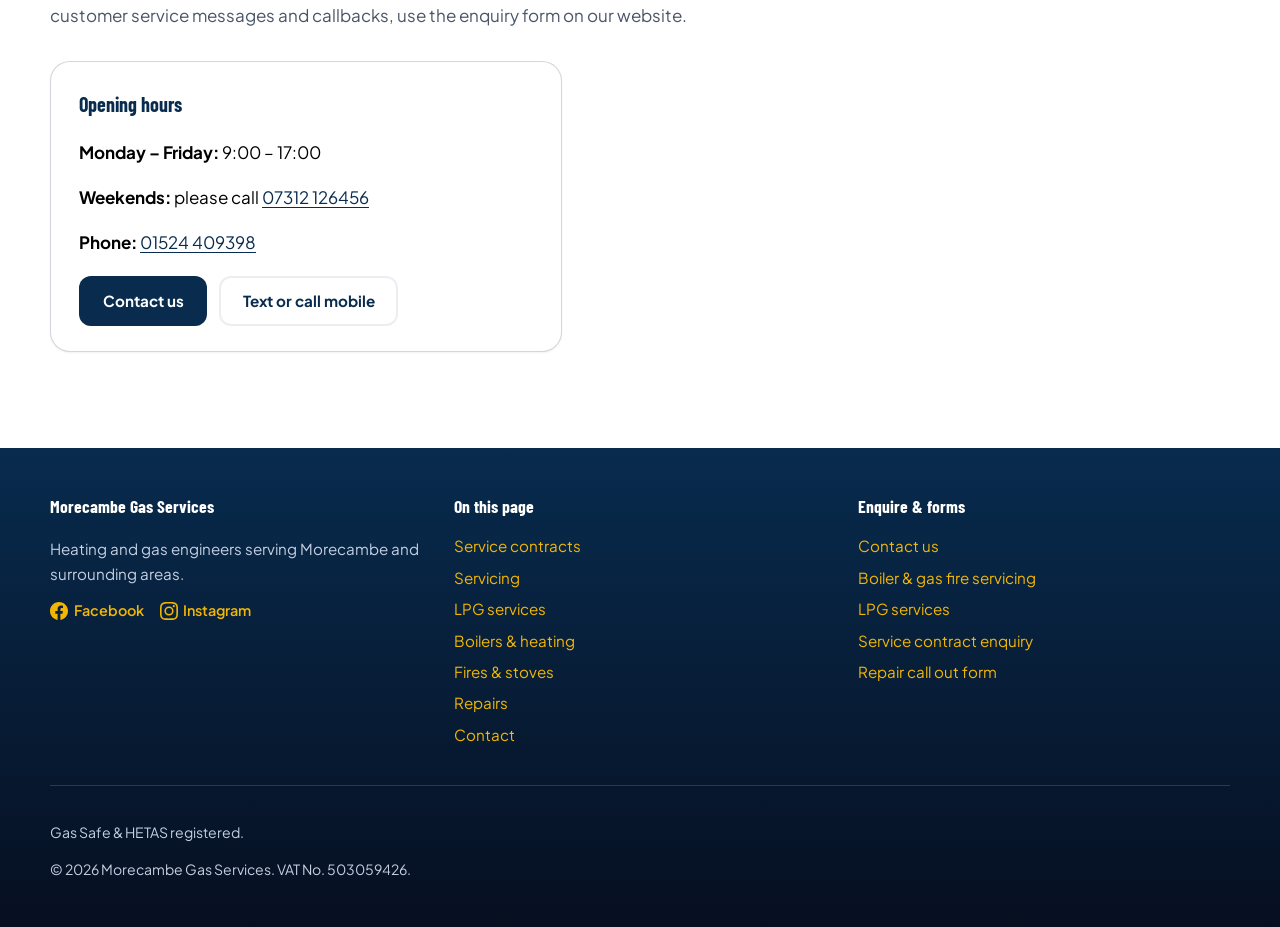
==== commit 17ffb12d: "Crop annual servicing photo to top so engineer's head is visible Co-authored-by: Cursor <cursoragent" ====
--- a/index.html
+++ b/index.html
@@ -319,10 +319,9 @@
                 <span class="card__thumb-badge">Service</span>
                 <img
                   src="images/annual-service-engineer.png"
-                  width="720"
-                  height="960"
+                  width="768"
+                  height="480"
                   alt="Gas engineer servicing a wall-mounted boiler during an annual service"
-                  style="object-position: center top;"
                   loading="lazy"
                   decoding="async"
                 />
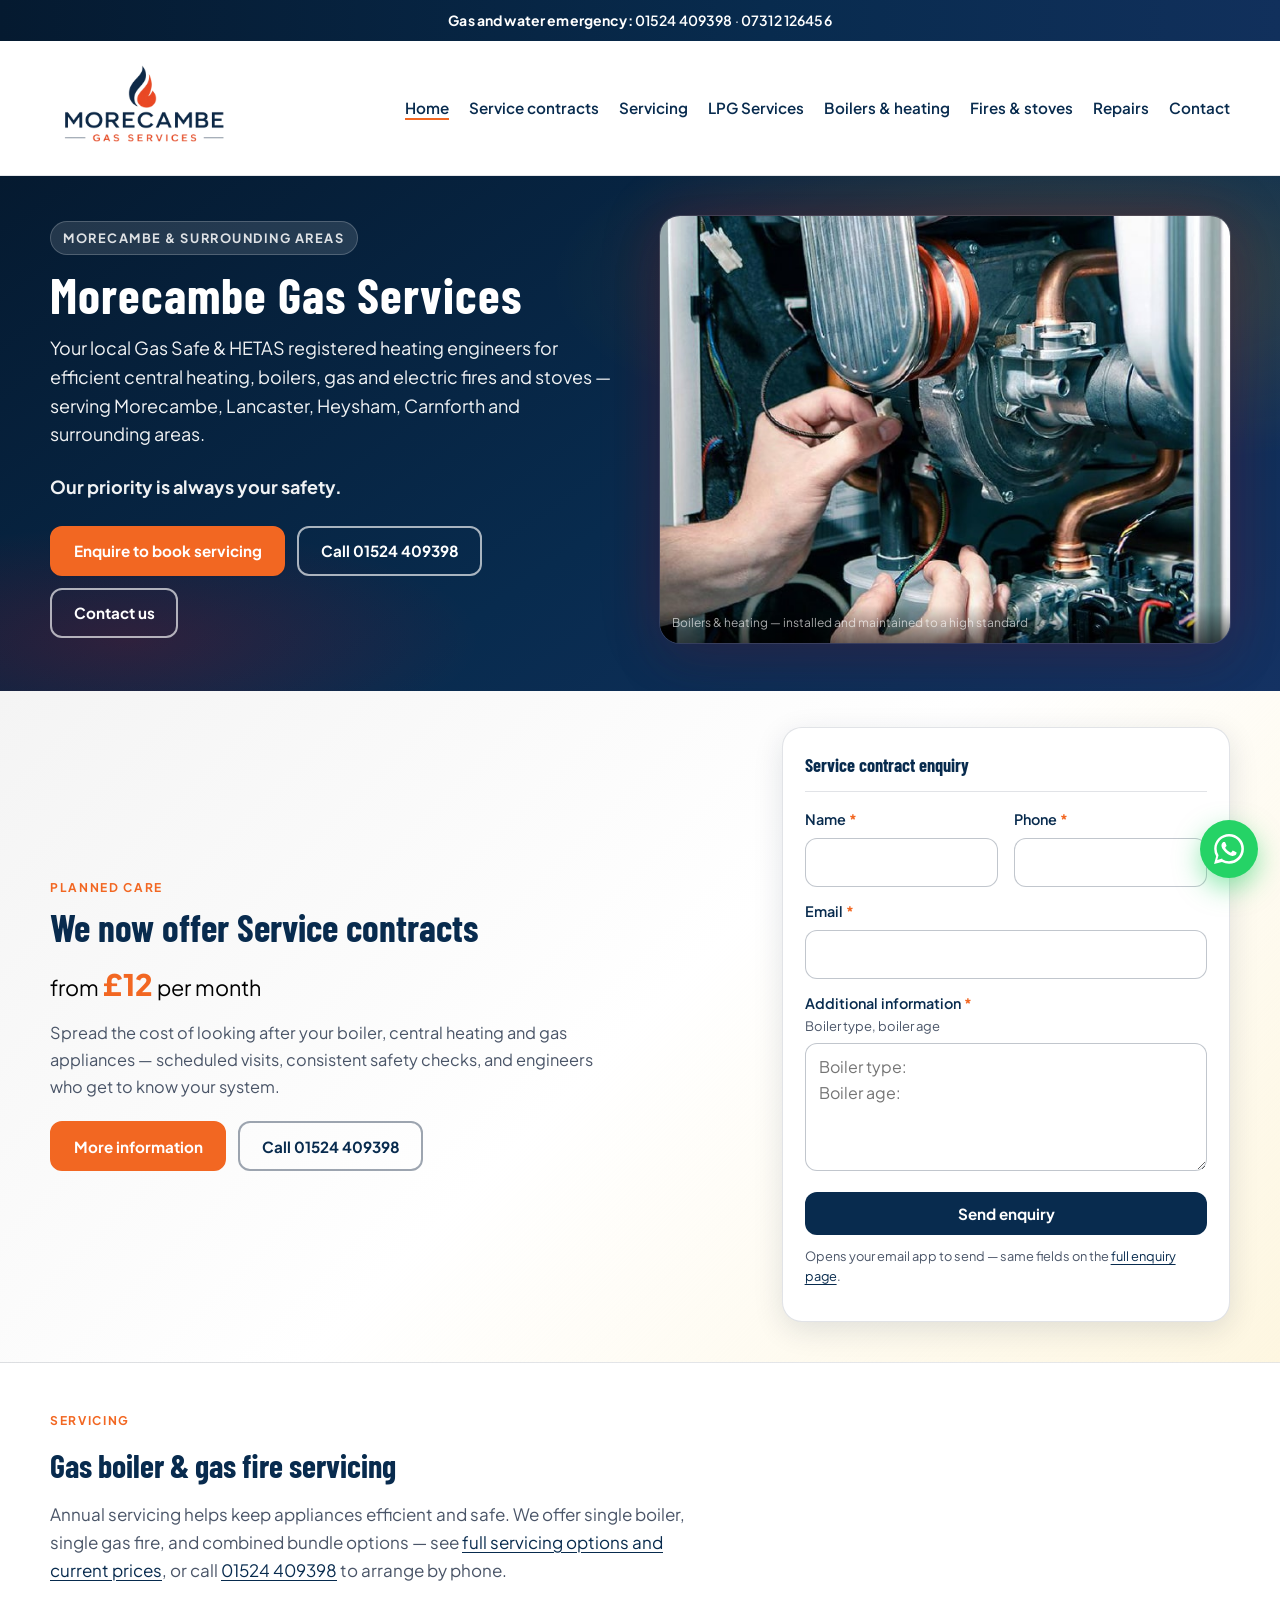
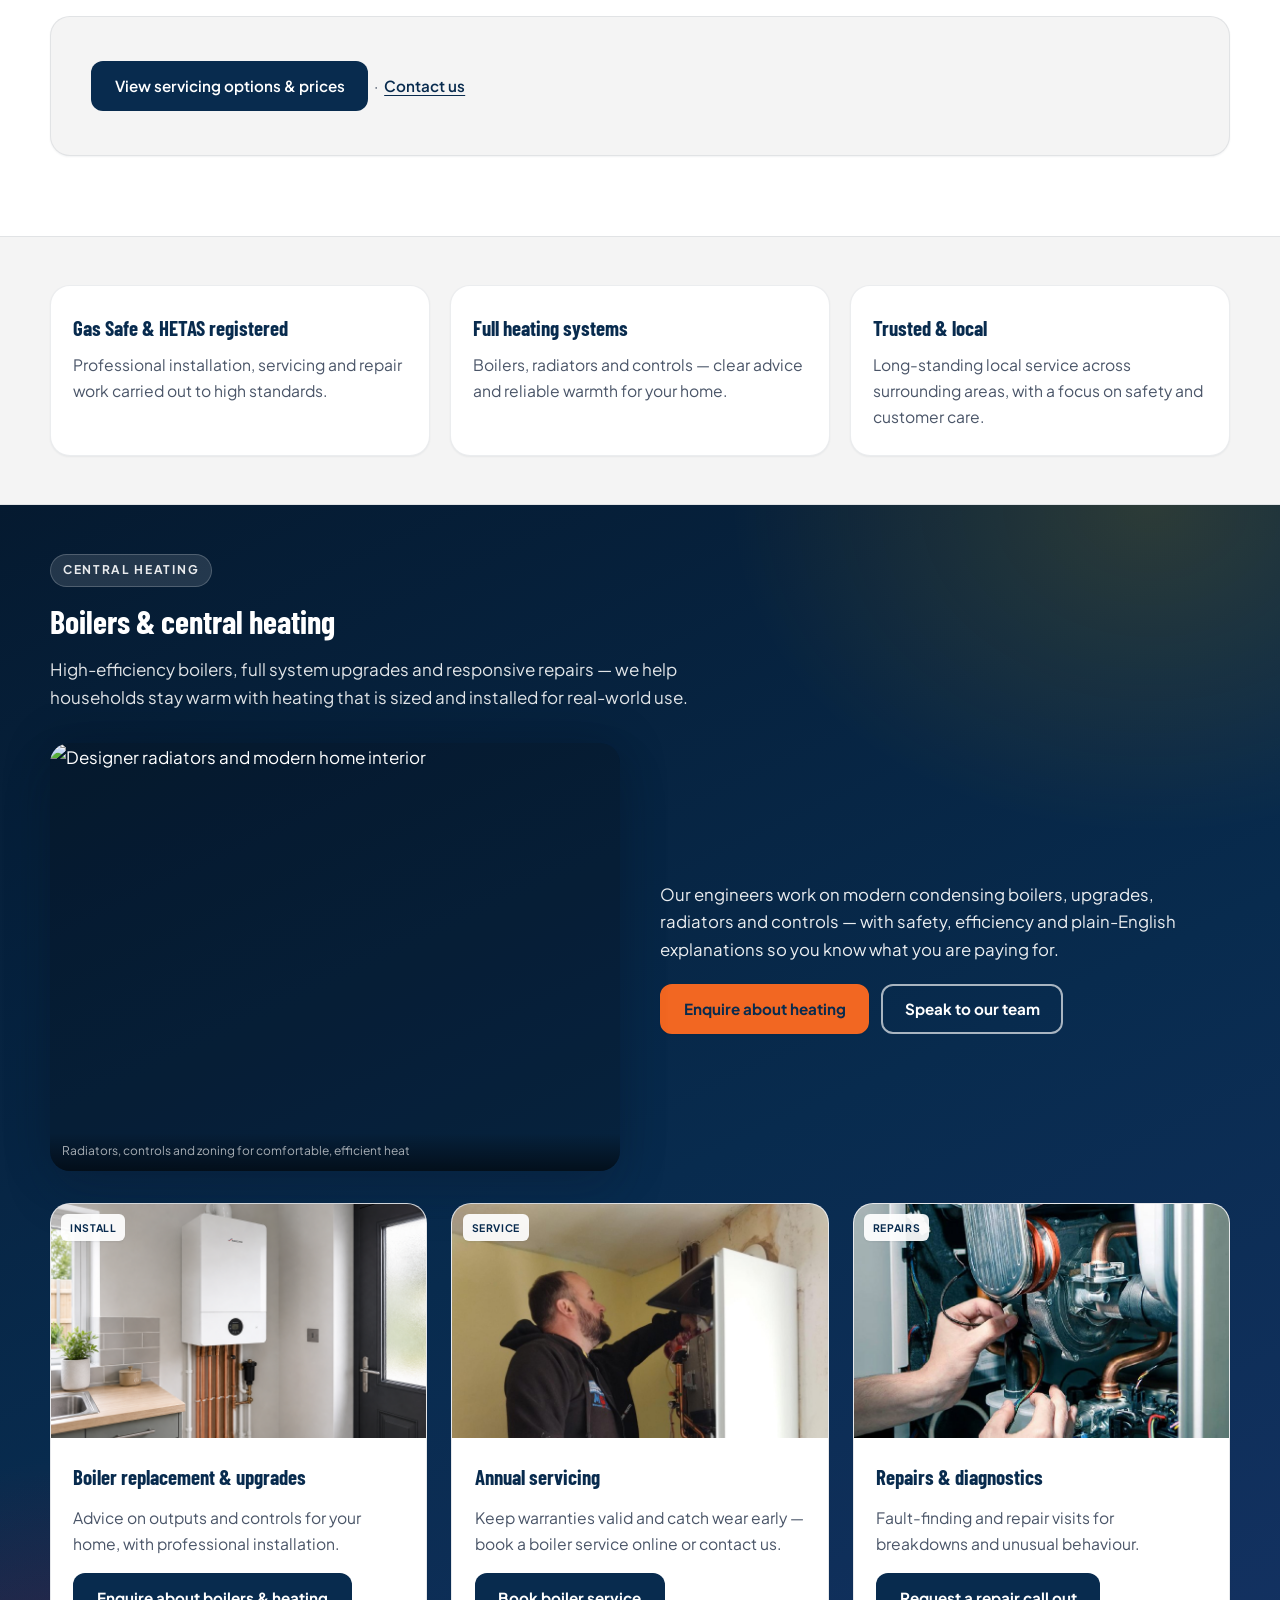
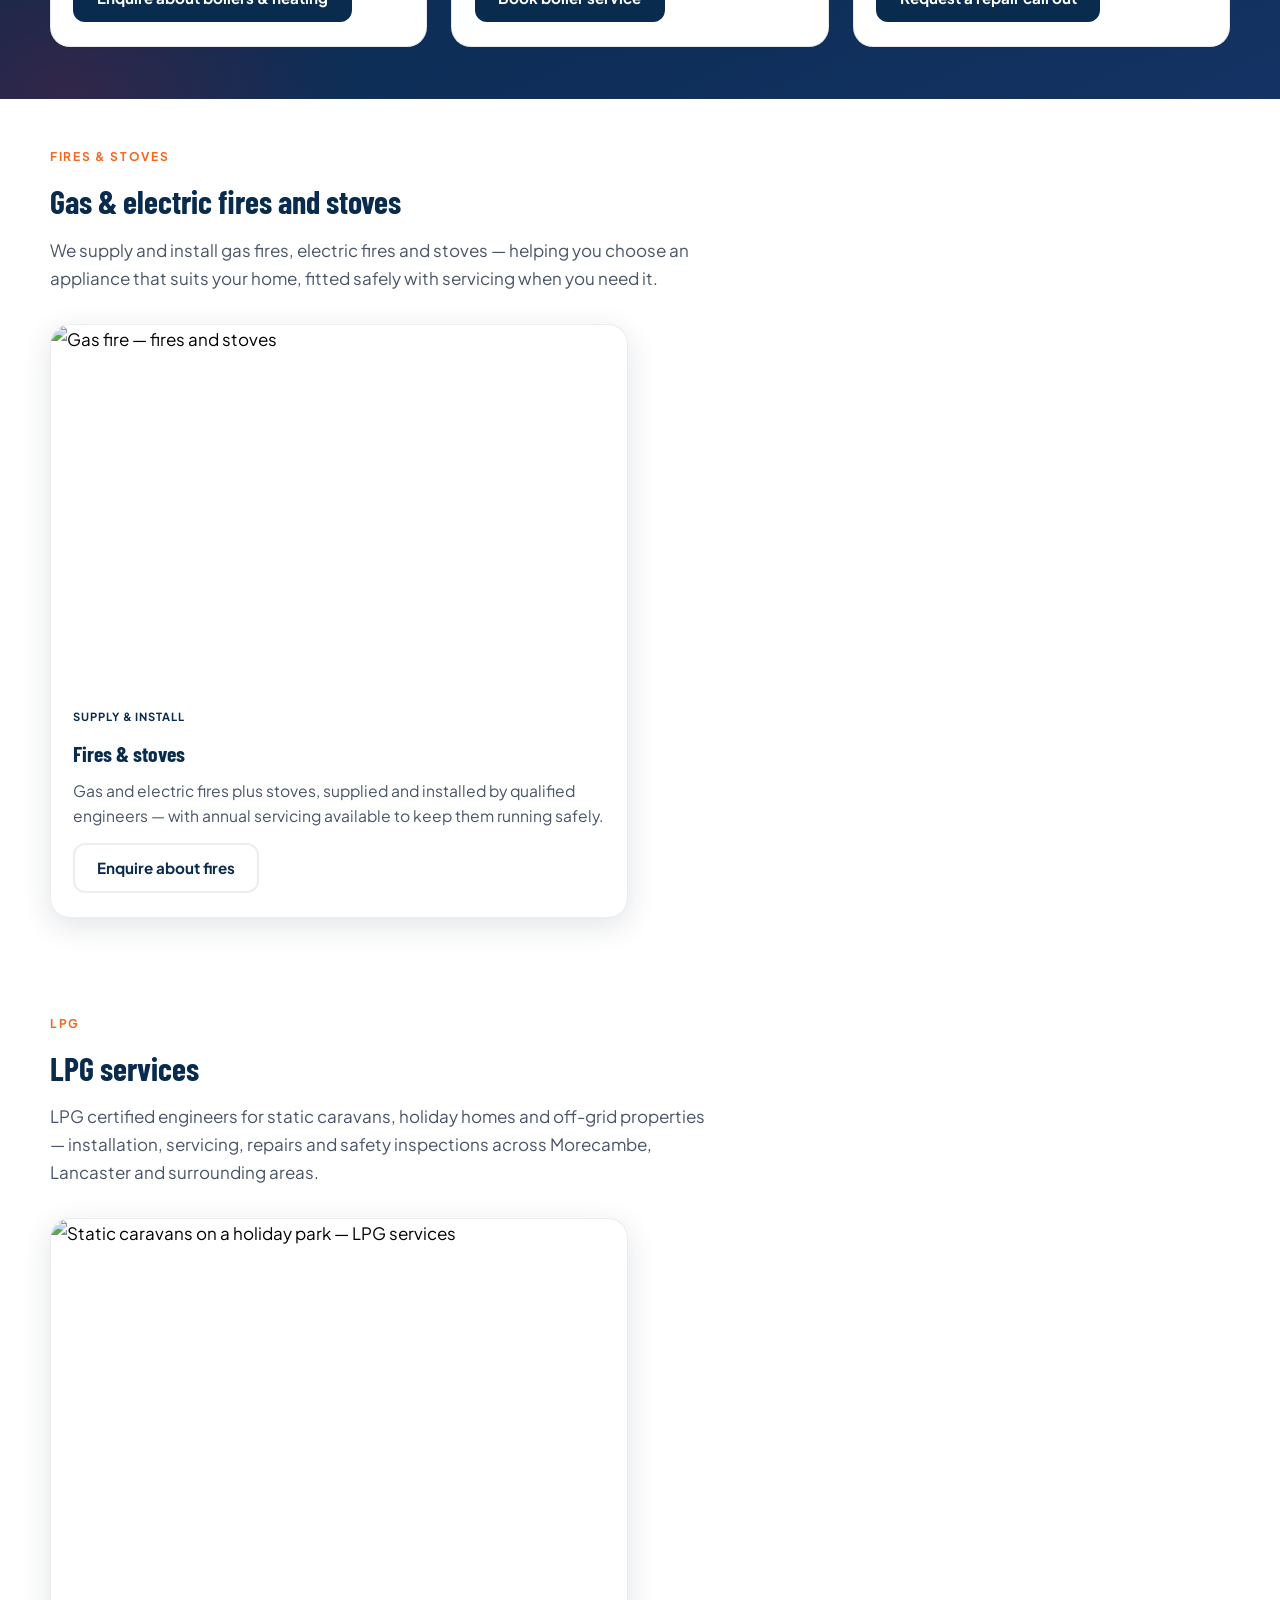
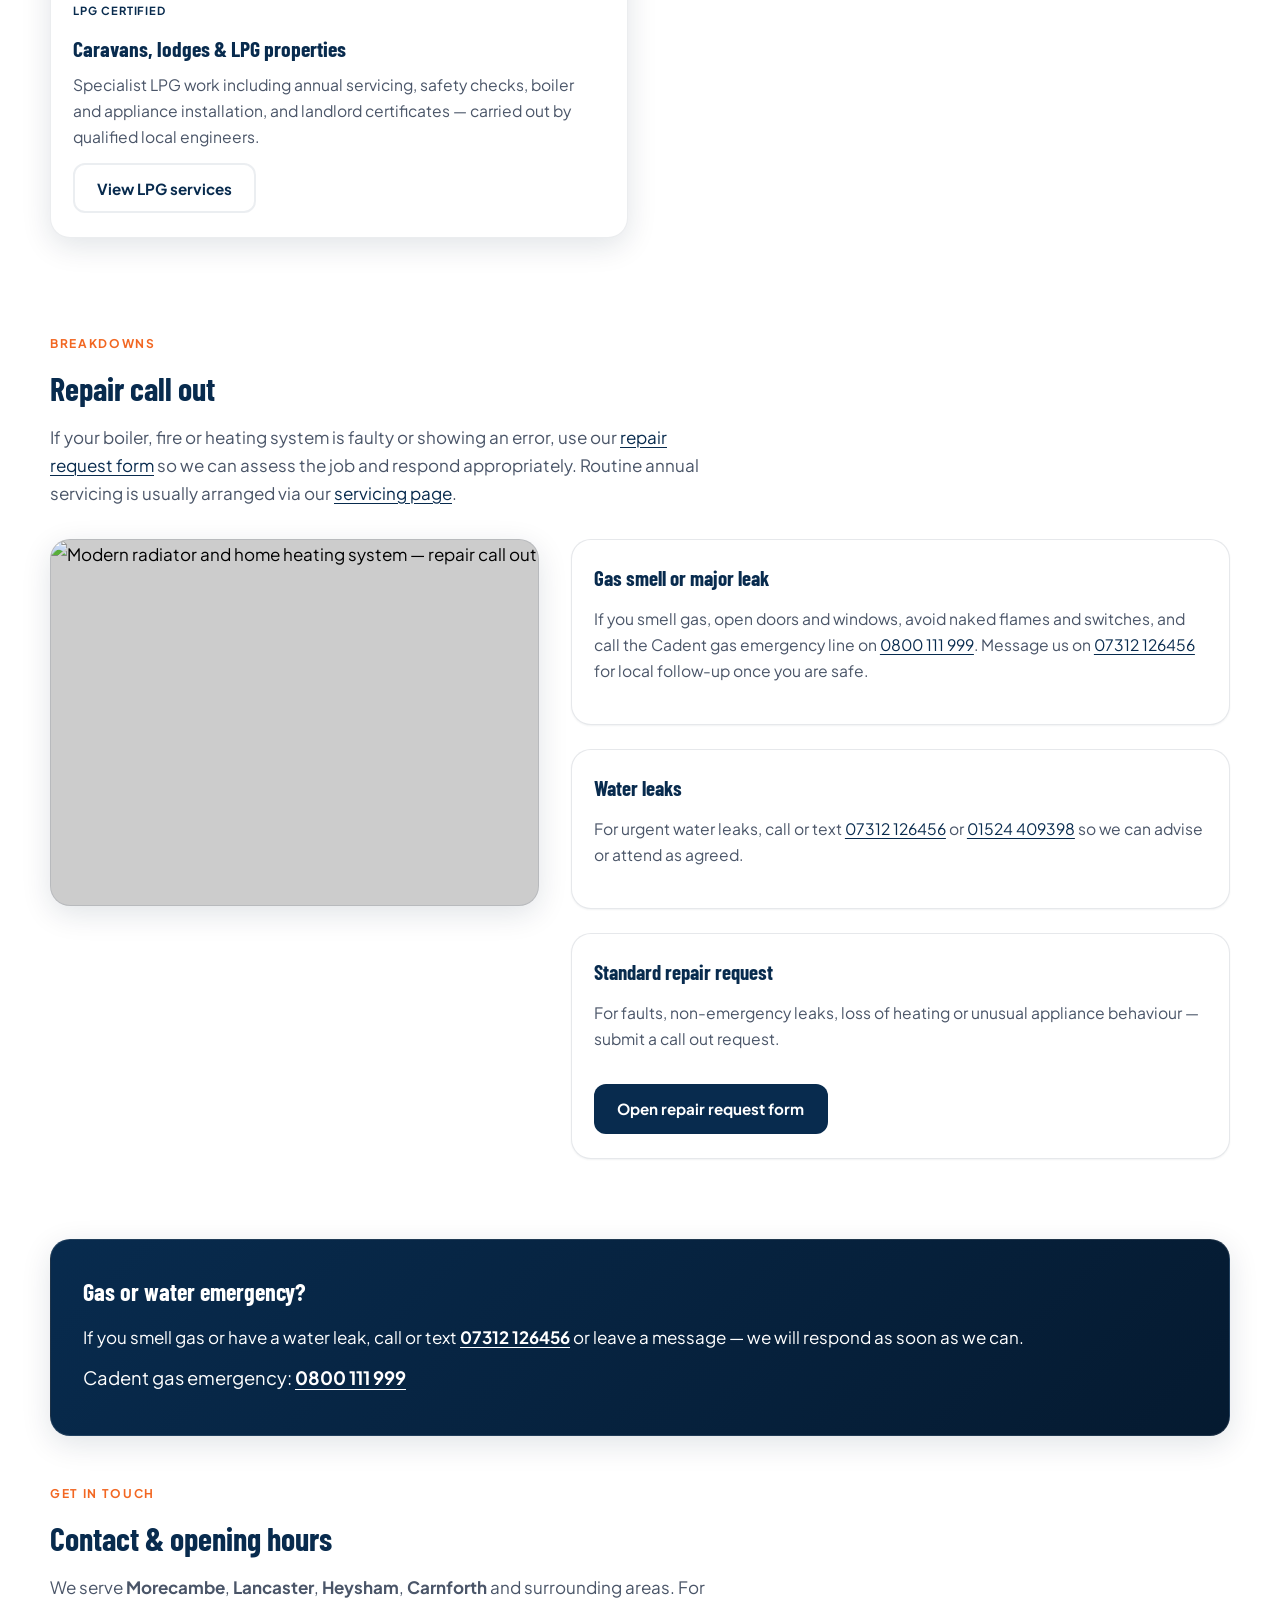
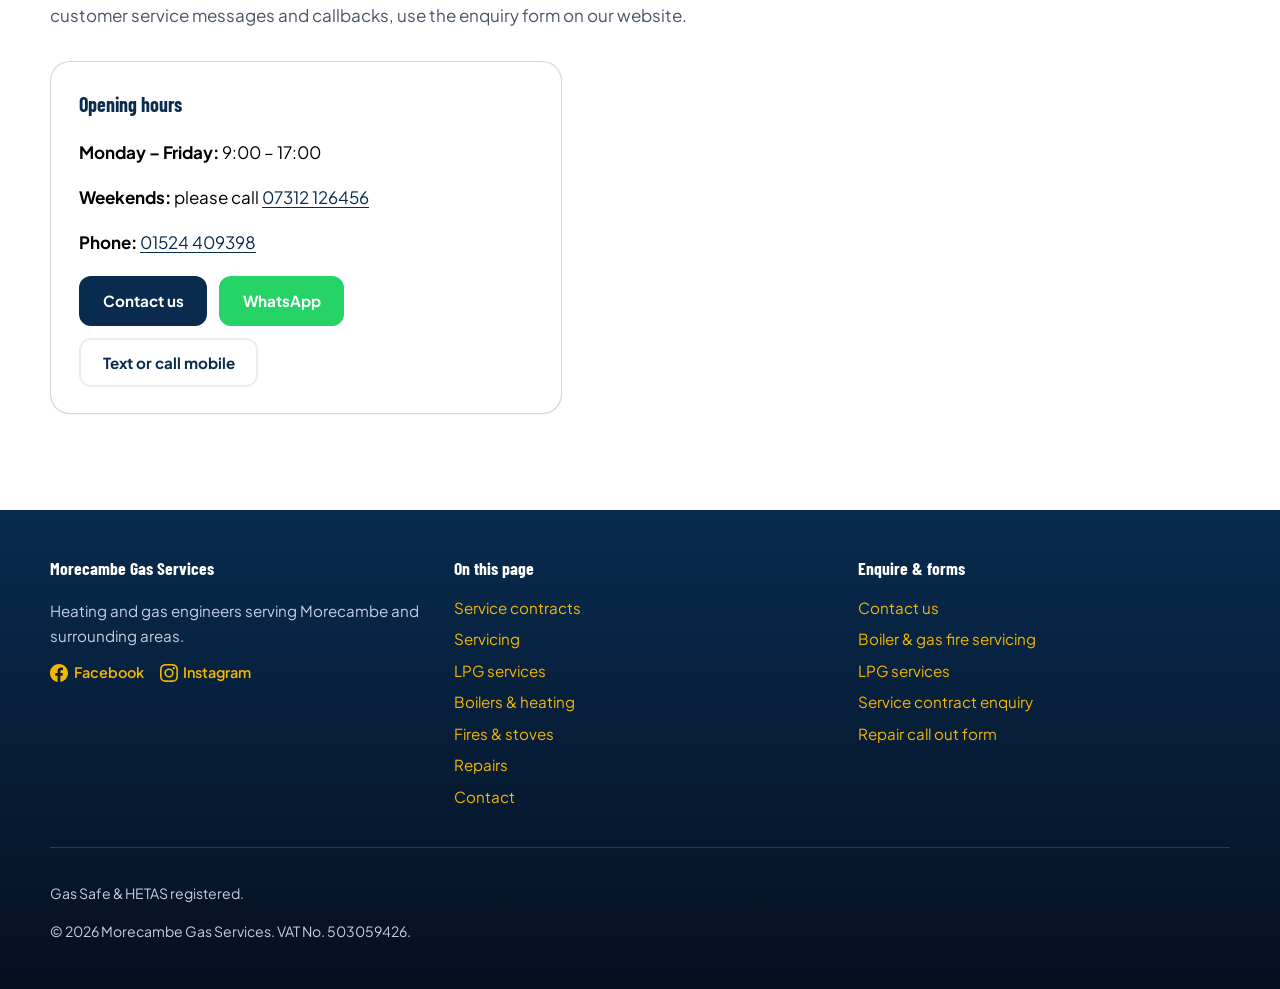
==== commit 561a38aa: "Add WhatsApp contact button linked to 07312 126456 Co-authored-by: Cursor <cursoragent@cursor.com>" ====
--- a/index.html
+++ b/index.html
@@ -490,6 +490,7 @@
             <p><strong>Phone:</strong> <a href="tel:+441524409398">01524 409398</a></p>
             <div class="contact-actions">
               <a class="btn btn-dark" href="customer-services.html">Contact us</a>
+              <a class="btn btn-whatsapp" href="https://wa.me/447312126456" target="_blank" rel="noopener noreferrer">WhatsApp</a>
               <a class="btn btn-ghost" href="tel:+447312126456">Text or call mobile</a>
             </div>
           </div>
@@ -544,6 +545,18 @@
       </div>
     </footer>
 
+    <a
+      class="fab-whatsapp"
+      href="https://wa.me/447312126456"
+      target="_blank"
+      rel="noopener noreferrer"
+      aria-label="Chat on WhatsApp"
+    >
+      <svg viewBox="0 0 24 24" width="30" height="30" aria-hidden="true">
+        <path fill="currentColor" d="M.057 24l1.687-6.163a11.867 11.867 0 01-1.587-5.946C.16 5.335 5.495 0 12.05 0a11.82 11.82 0 018.413 3.488 11.824 11.824 0 013.48 8.414c-.003 6.557-5.338 11.892-11.893 11.892a11.9 11.9 0 01-5.688-1.448L.057 24zM6.597 20.13c1.676.995 3.276 1.591 5.392 1.592 5.448 0 9.886-4.434 9.889-9.885.002-5.462-4.415-9.89-9.881-9.892-5.452 0-9.887 4.434-9.889 9.884a9.86 9.86 0 001.515 5.26l-.999 3.648 3.973-1.207zm11.387-5.464c-.074-.124-.272-.198-.57-.347-.297-.149-1.758-.868-2.031-.967-.272-.099-.47-.148-.669.149-.198.297-.768.967-.941 1.165-.173.198-.347.223-.644.074-.297-.149-1.255-.462-2.39-1.475-.883-.788-1.48-1.761-1.653-2.059-.173-.297-.018-.458.13-.606.134-.133.297-.347.446-.521.151-.172.2-.296.3-.495.099-.198.05-.372-.025-.521-.075-.148-.669-1.611-.916-2.206-.242-.579-.487-.501-.669-.51l-.57-.01c-.198 0-.52.074-.792.372-.272.297-1.04 1.016-1.04 2.479 0 1.462 1.065 2.875 1.213 3.074.149.198 2.096 3.2 5.077 4.487.709.306 1.263.489 1.694.626.712.226 1.36.194 1.872.118.571-.085 1.758-.719 2.006-1.413.248-.695.248-1.29.173-1.414z"/>
+      </svg>
+    </a>
+
     <script src="main.js" defer></script>
     <script src="enquiry.js" defer></script>
   </body>
--- a/styles.css
+++ b/styles.css
@@ -523,6 +523,18 @@
   color: var(--brand-navy);
 }
 
+.btn-whatsapp {
+  background: #25d366;
+  color: #fff;
+  border-color: #25d366;
+}
+
+.btn-whatsapp:hover {
+  background: #1ebe57;
+  border-color: #1ebe57;
+  color: #fff;
+}
+
 /* Sections */
 section {
   padding: 3rem 0;
@@ -1817,3 +1829,38 @@
     grid-template-columns: 1fr;
   }
 }
+
+/* Floating WhatsApp */
+.fab-whatsapp {
+  position: fixed;
+  bottom: 22px;
+  right: 22px;
+  z-index: 90;
+  width: 58px;
+  height: 58px;
+  border-radius: 50%;
+  background: #25d366;
+  color: #fff;
+  display: flex;
+  align-items: center;
+  justify-content: center;
+  text-decoration: none;
+  box-shadow: 0 10px 26px rgba(37, 211, 102, 0.5);
+  animation: fabPulse 2.6s ease-in-out infinite;
+  transition: transform 0.2s ease;
+}
+
+.fab-whatsapp:hover {
+  transform: scale(1.08);
+  color: #fff;
+}
+
+@keyframes fabPulse {
+  0%,
+  100% {
+    box-shadow: 0 10px 26px rgba(37, 211, 102, 0.5), 0 0 0 0 rgba(37, 211, 102, 0.4);
+  }
+  50% {
+    box-shadow: 0 10px 26px rgba(37, 211, 102, 0.5), 0 0 0 14px rgba(37, 211, 102, 0);
+  }
+}
